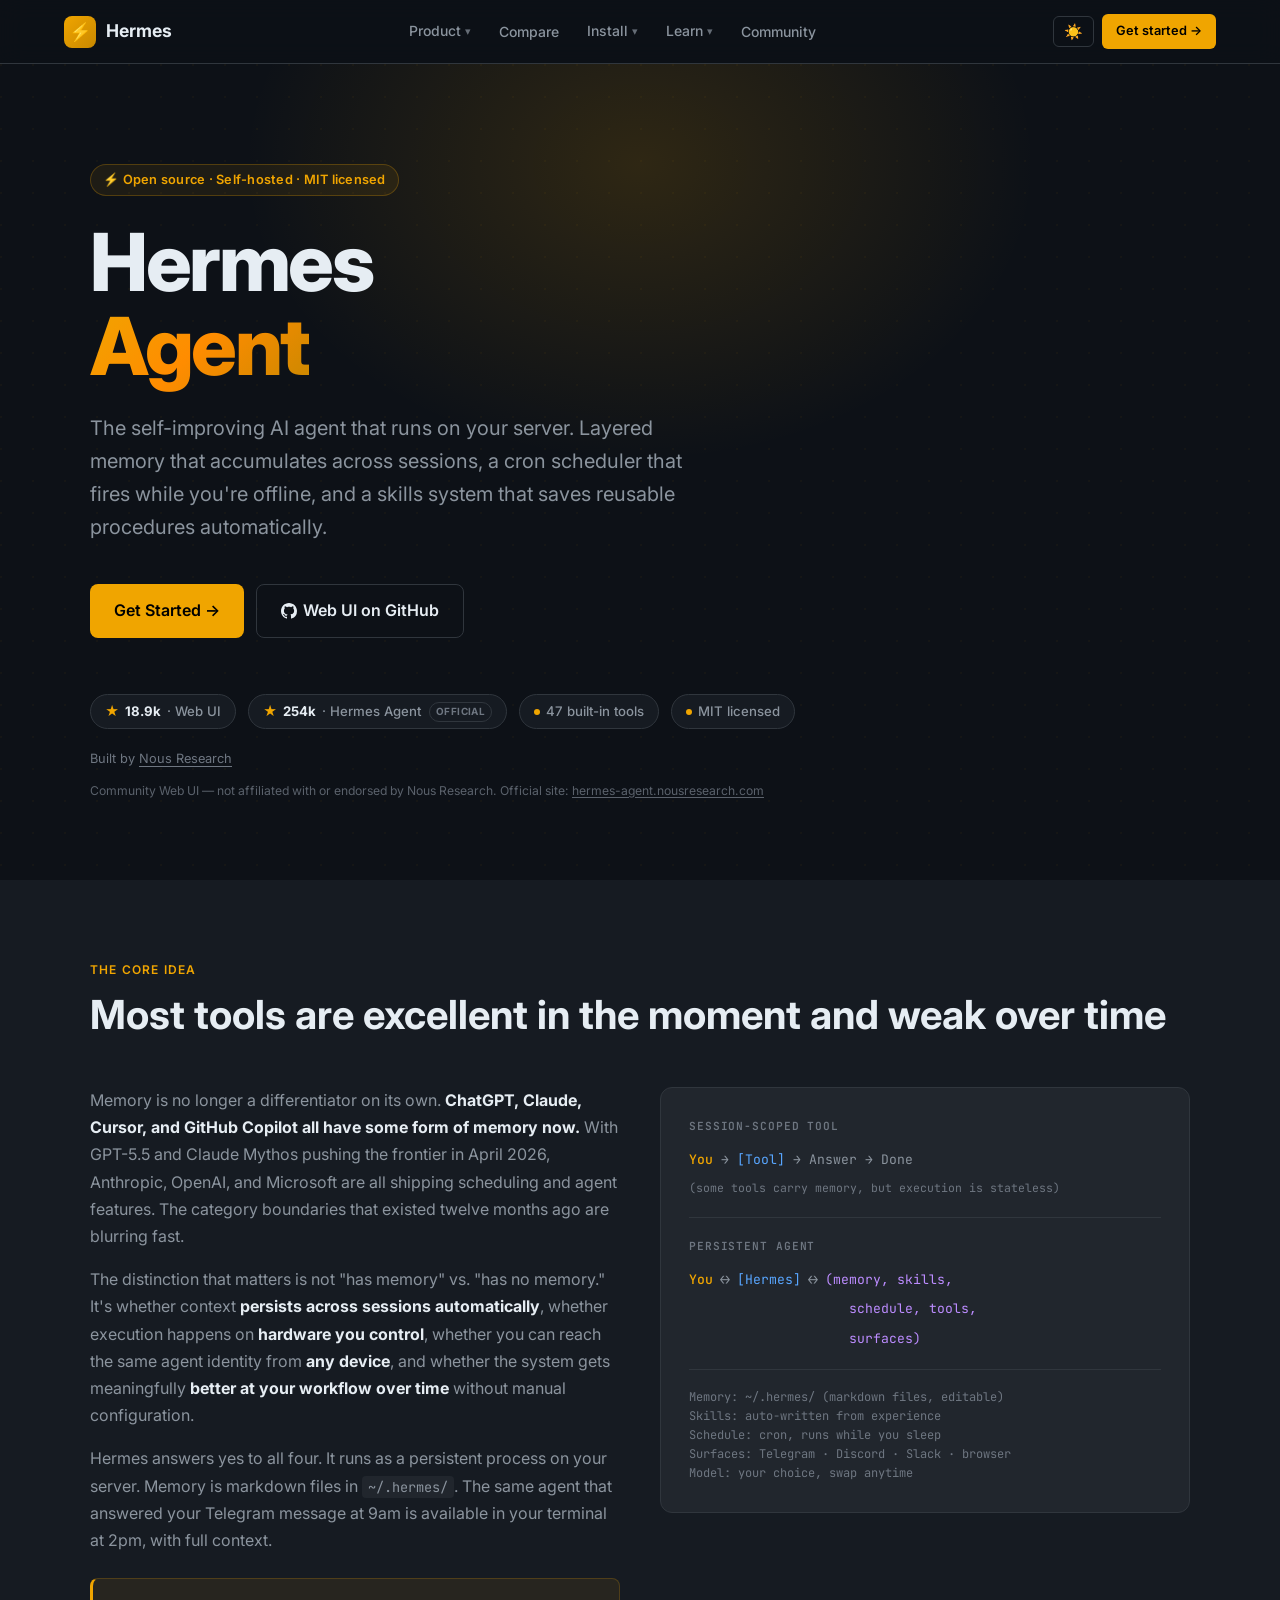
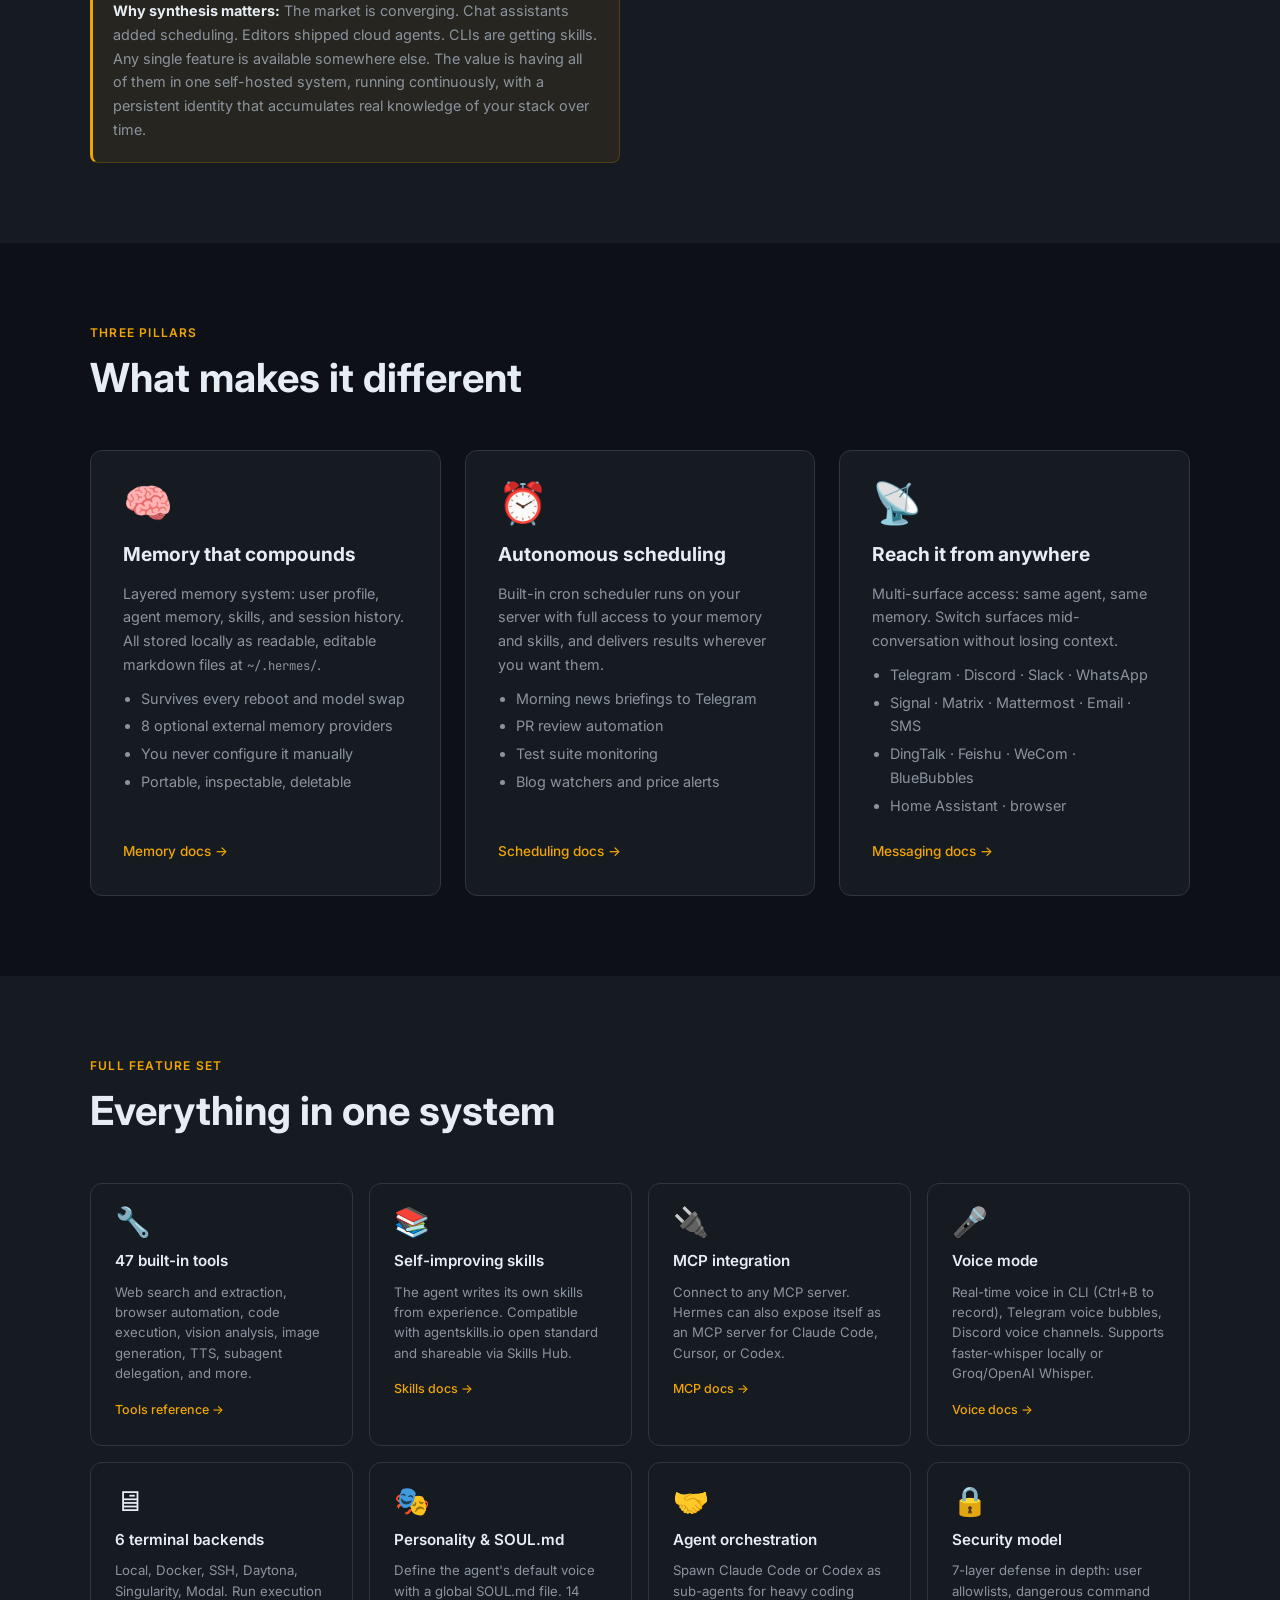
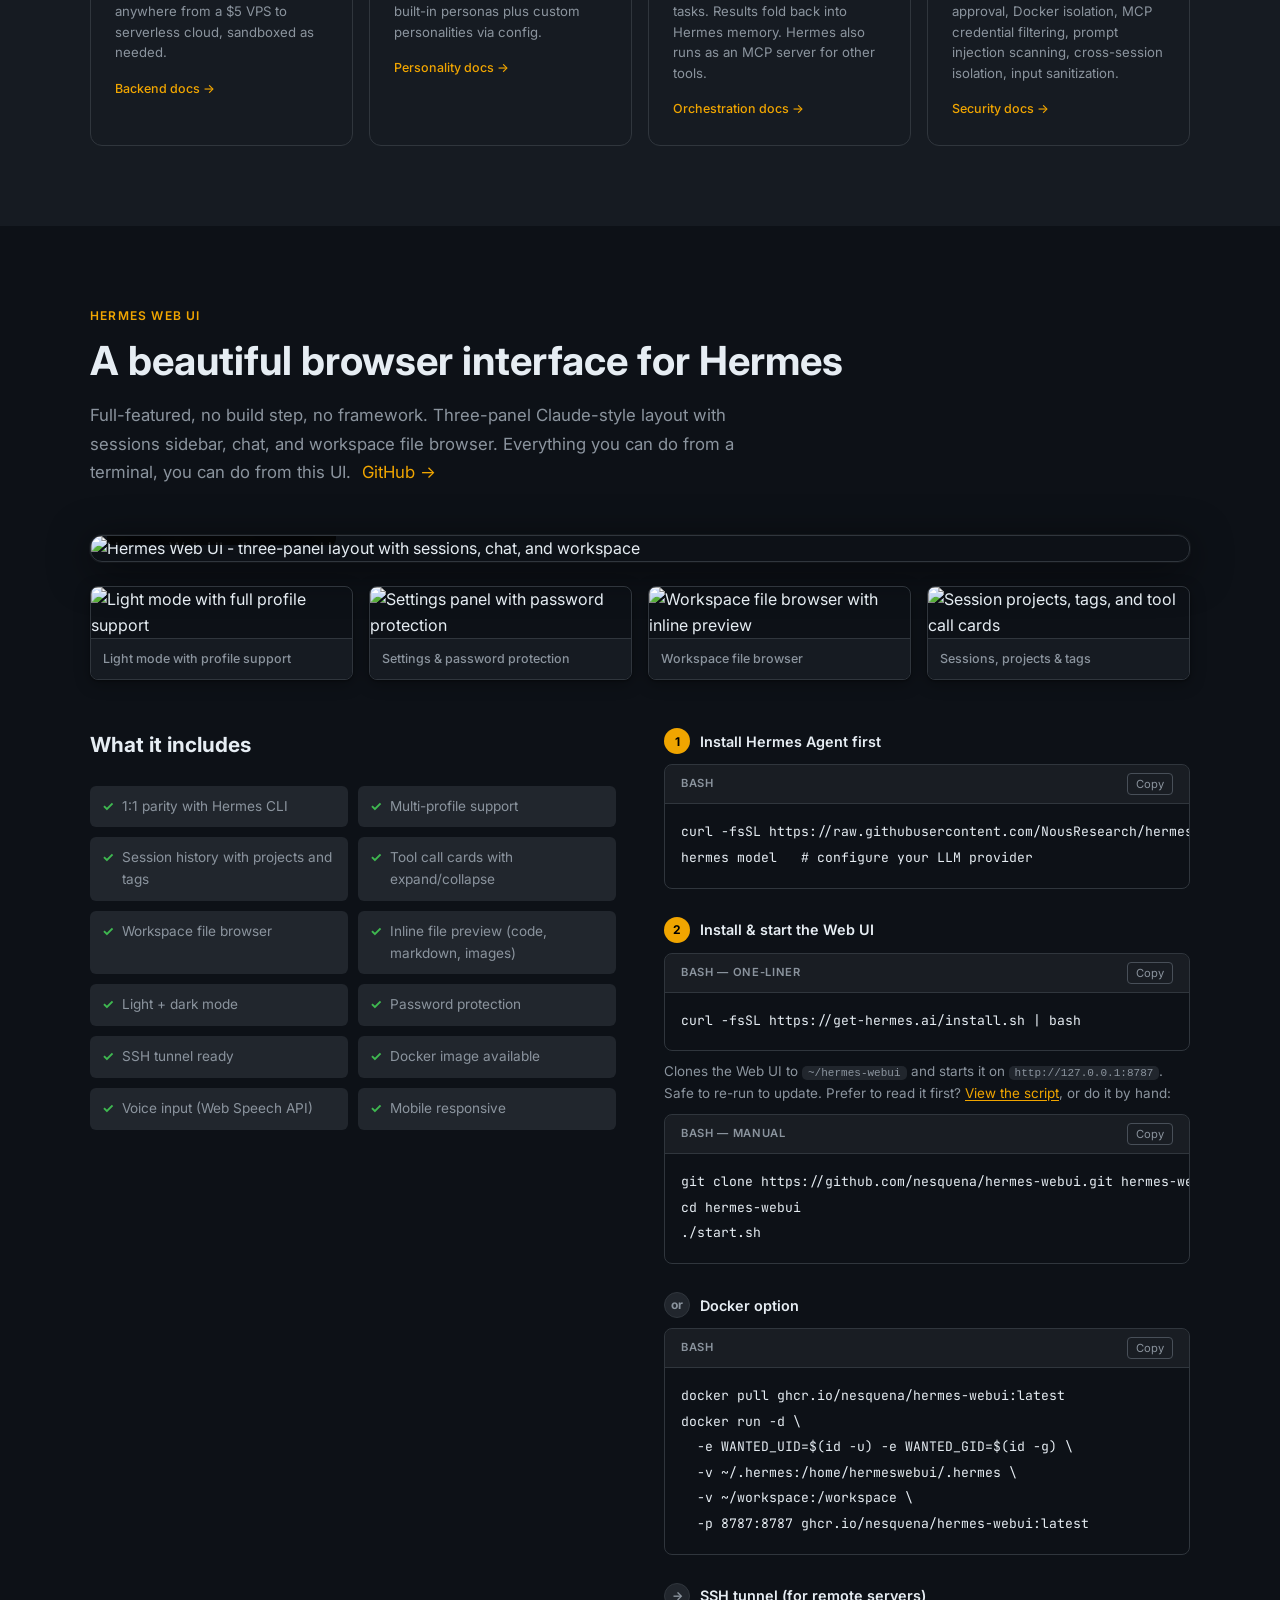
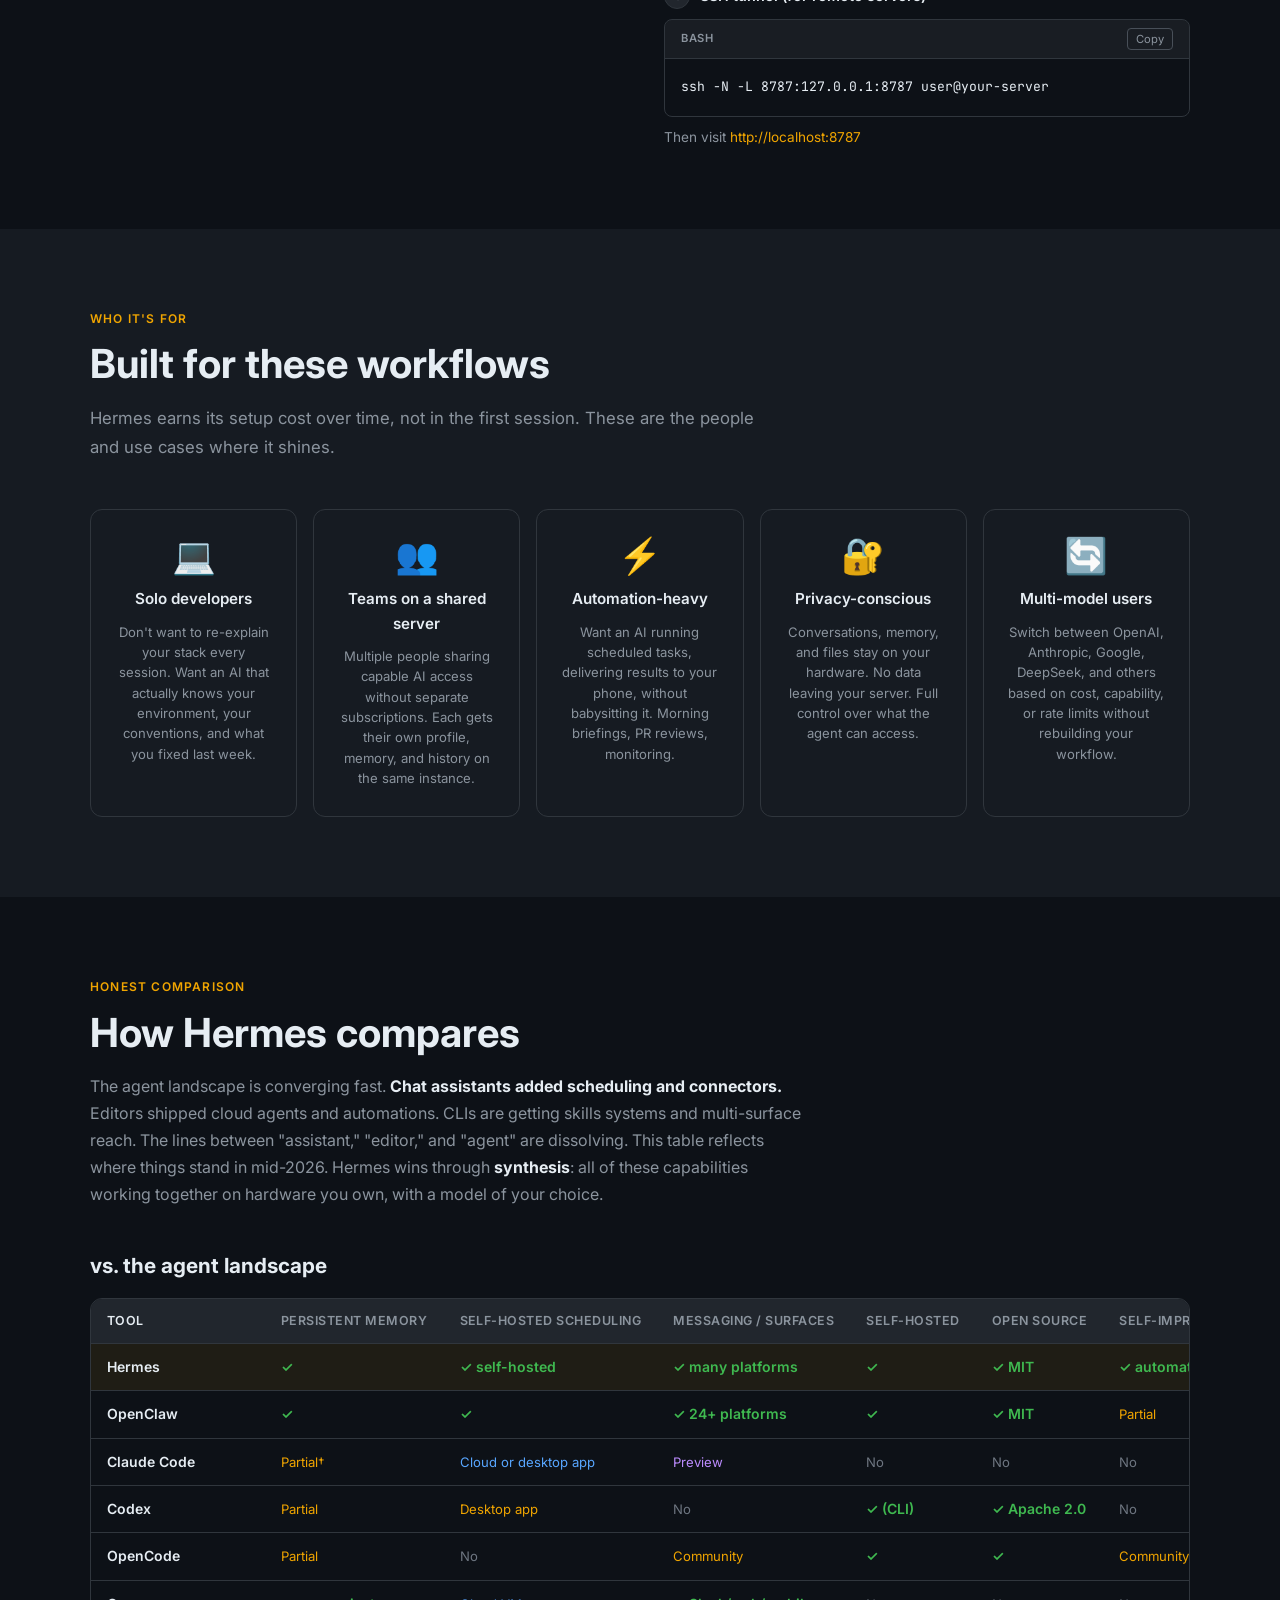
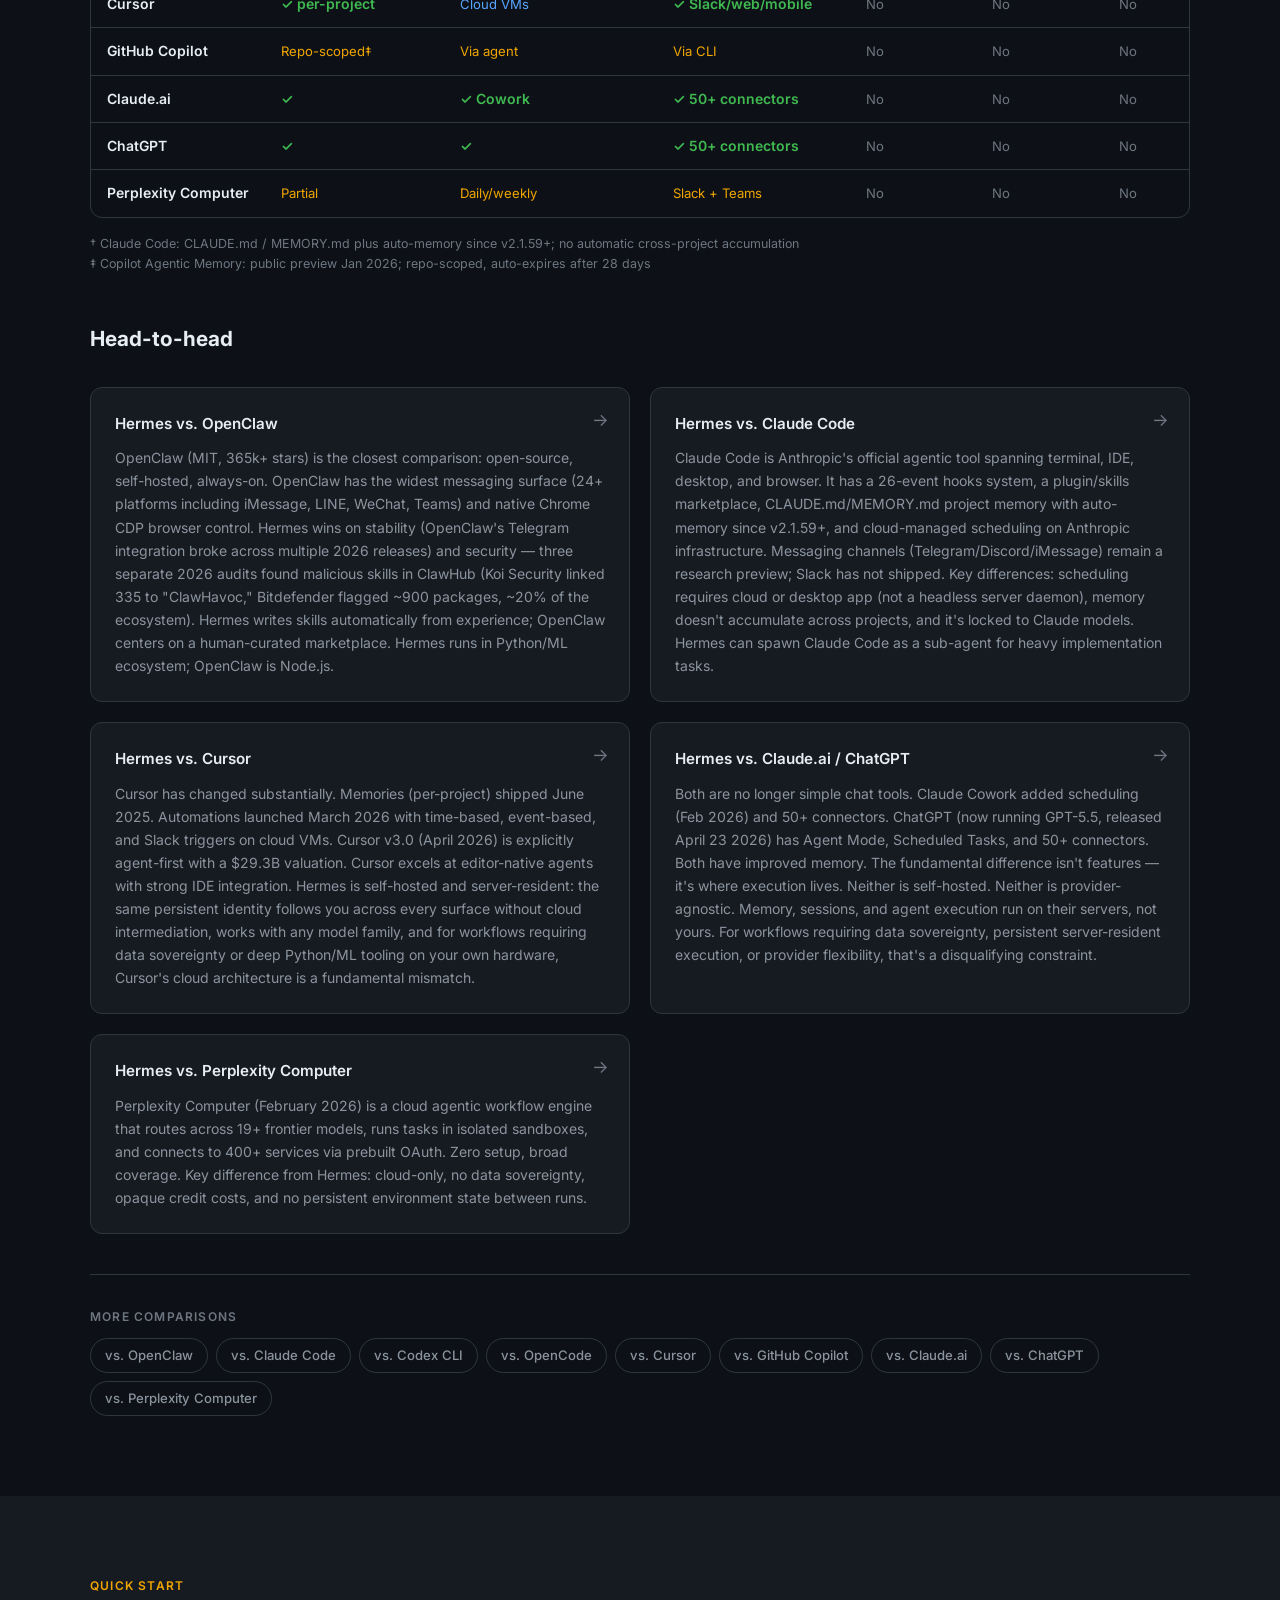
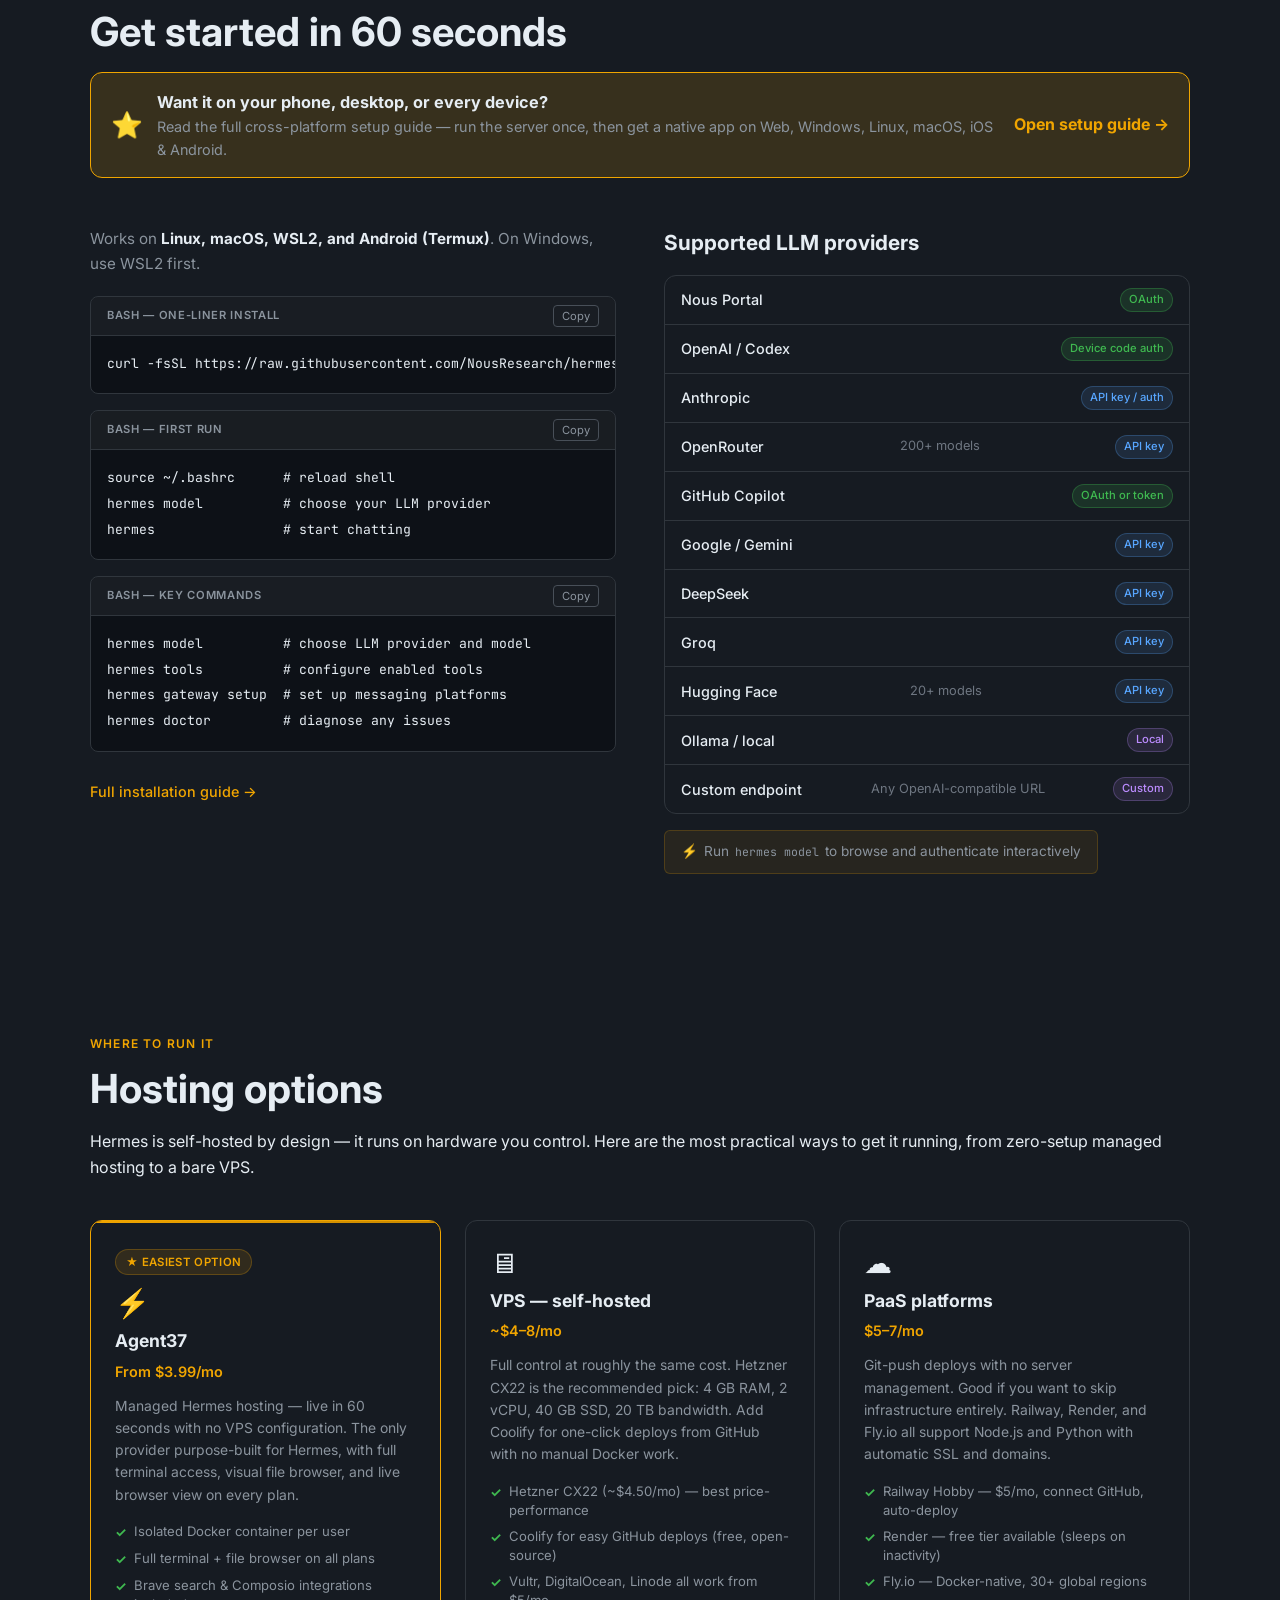
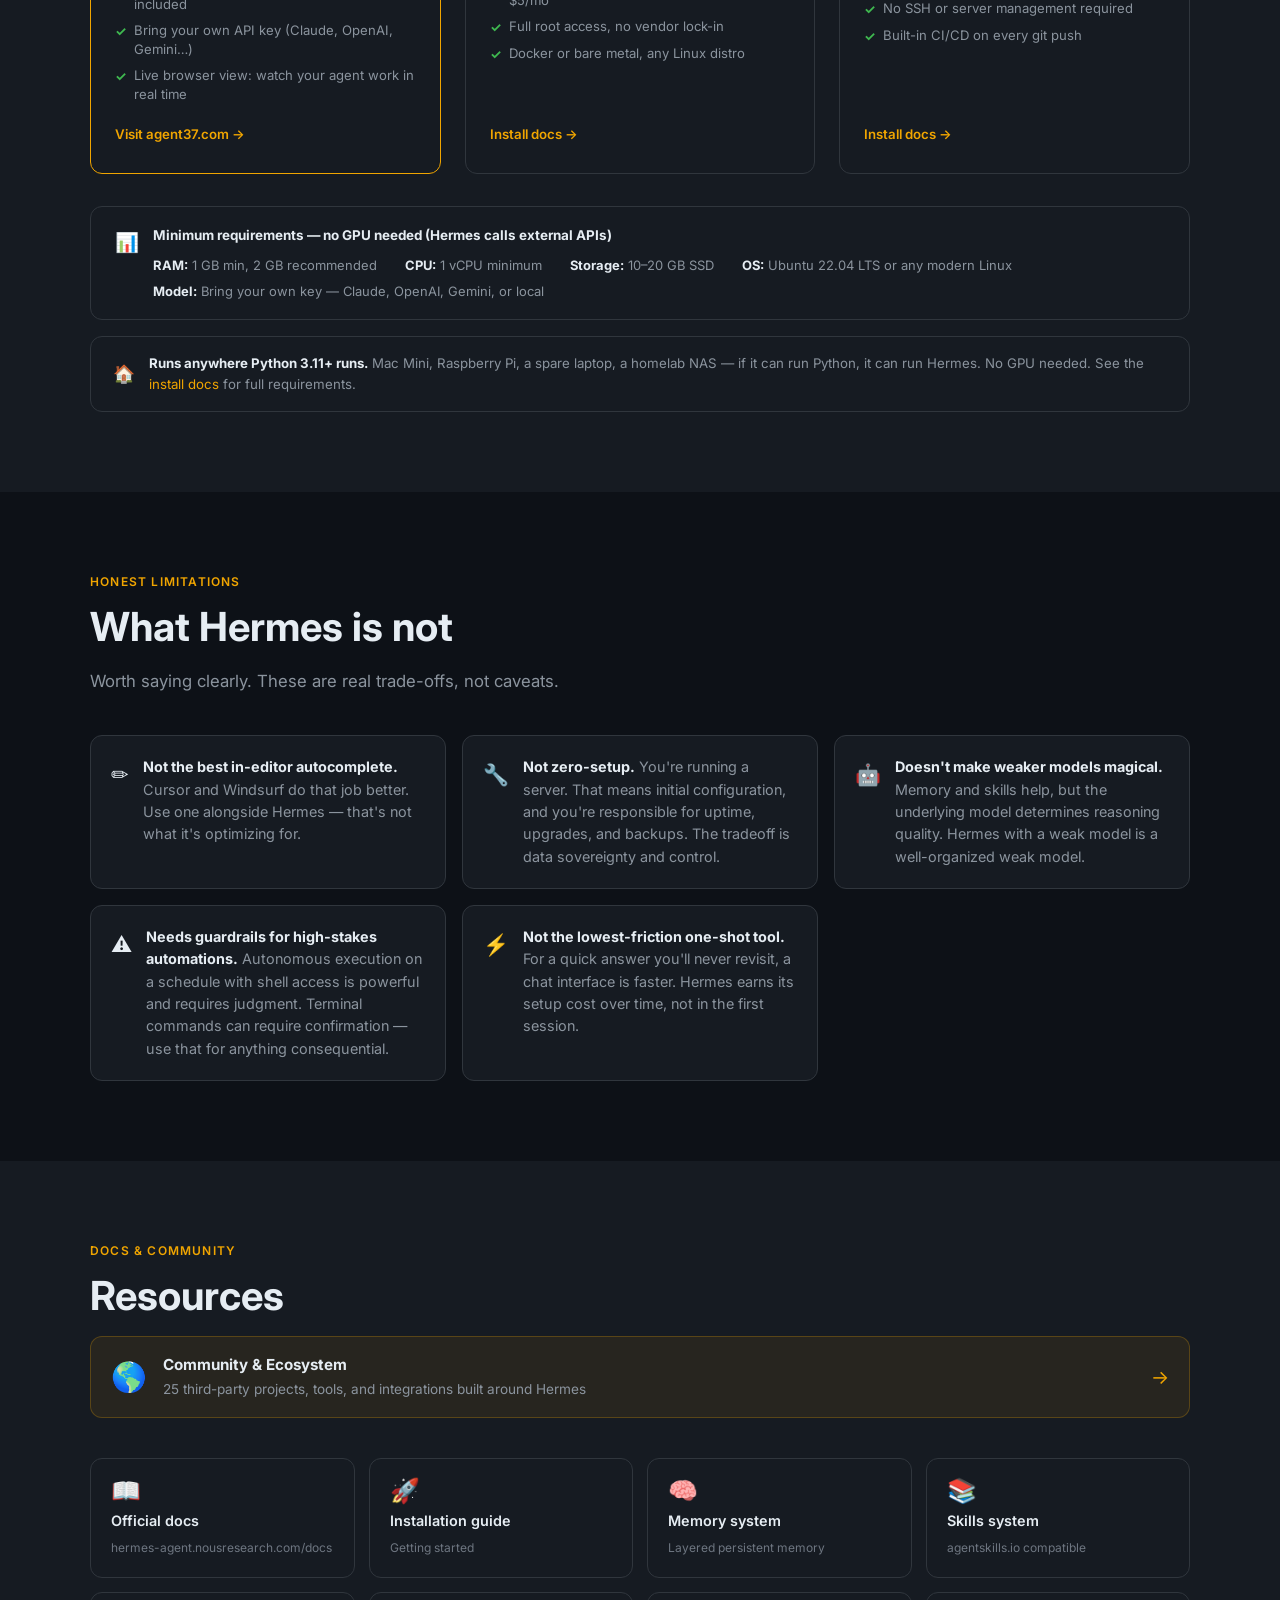
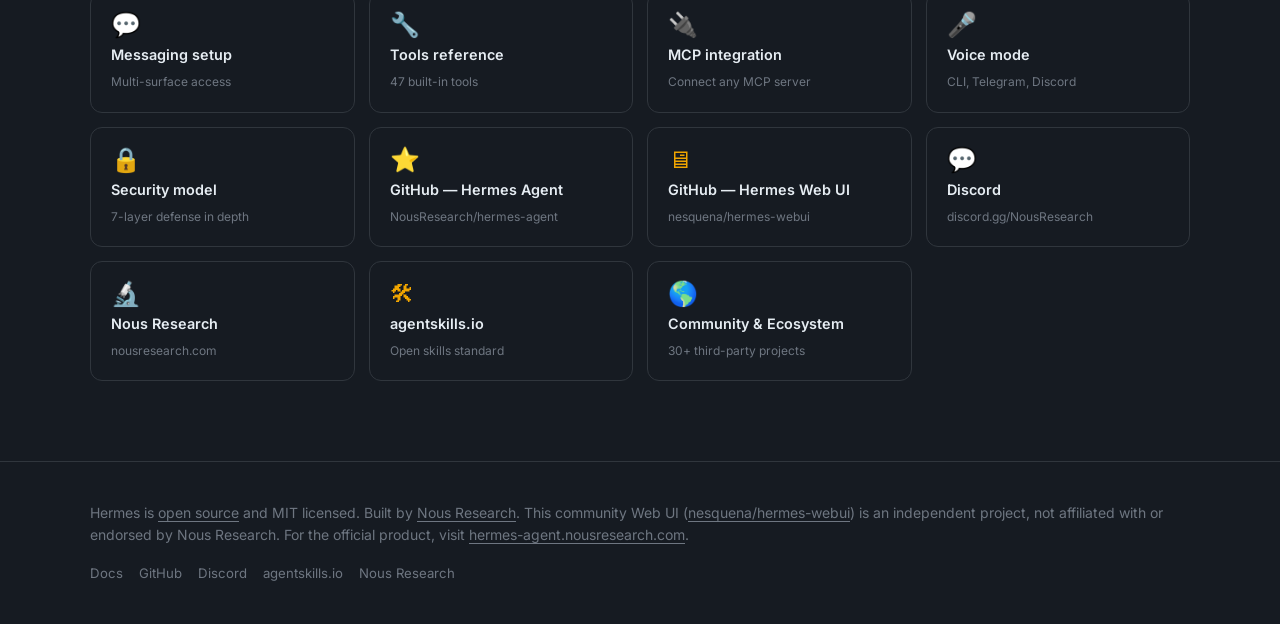
==== index.html @ d5da1faa "docs(community): daily star count refresh + re-sort by stars" ====
<!DOCTYPE html>
<html lang="en" data-theme="dark">
<head>
  <script>
    // Canonical URL: strip trailing index.html so links always show the clean path
    (function(){
      var p = window.location.pathname;
      if (p.endsWith('/index.html')) {
        var clean = p.slice(0, p.length - 'index.html'.length);
        window.history.replaceState(null, '', clean + window.location.search + window.location.hash);
      }
    })();
  </script>
  <meta charset="UTF-8" />
  <meta name="viewport" content="width=device-width, initial-scale=1.0" />
  <title>Hermes — Community Web UI</title>
  <meta name="description" content="Persistent memory, autonomous scheduling, and multi-surface access — all on hardware you control. Open source, self-hosted AI agent." />
  <meta property="og:title" content="Hermes — Community Web UI (unofficial)" />
  <meta property="og:description" content="Persistent memory, autonomous scheduling, and multi-surface access — all on hardware you control." />
  <meta property="og:type" content="website" />
  <meta property="og:url" content="https://nesquena.github.io/hermes-webui/" />
  <meta property="og:image" content="https://nesquena.github.io/hermes-webui/images/ui-hero.png" />
  <meta name="twitter:card" content="summary_large_image" />
  <meta name="twitter:title" content="Hermes — The self-improving AI agent" />
  <meta name="twitter:description" content="Persistent memory, autonomous scheduling, and multi-surface access — all on hardware you control." />
  <meta name="twitter:image" content="https://nesquena.github.io/hermes-webui/images/ui-hero.png" />
  <meta name="theme-color" content="#0d1117" media="(prefers-color-scheme: dark)" />
  <meta name="theme-color" content="#ffffff" media="(prefers-color-scheme: light)" />
  <link rel="icon" type="image/svg+xml" href="/favicon.svg" />
  <link rel="icon" type="image/png" sizes="32x32" href="/favicon-32.png" />
  <link rel="icon" type="image/png" sizes="192x192" href="/favicon-192.png" />
  <link rel="shortcut icon" href="/favicon.ico" />
  <link rel="apple-touch-icon" sizes="512x512" href="/apple-touch-icon.png" />
  <link rel="canonical" href="https://nesquena.github.io/hermes-webui/" />
  <link rel="preconnect" href="https://fonts.googleapis.com" />
  <link rel="preconnect" href="https://fonts.gstatic.com" crossorigin />
  <link href="https://fonts.googleapis.com/css2?family=Inter:wght@300;400;500;600;700;800&family=JetBrains+Mono:wght@400;500&display=swap" rel="stylesheet" />
  <link rel="stylesheet" href="https://cdnjs.cloudflare.com/ajax/libs/highlight.js/11.9.0/styles/github-dark.min.css" id="hljs-theme" />
  <script src="https://cdnjs.cloudflare.com/ajax/libs/highlight.js/11.9.0/highlight.min.js"></script>
  <script src="https://cdnjs.cloudflare.com/ajax/libs/highlight.js/11.9.0/languages/bash.min.js"></script>
  <style>
    /* ===== CSS VARIABLES ===== */
    :root {
      --bg-primary: #0d1117;
      --bg-secondary: #161b22;
      --bg-tertiary: #21262d;
      --bg-card: #161b22;
      --bg-card-hover: #1c2128;
      --border: #30363d;
      --border-hover: #484f58;
      --text-primary: #e6edf3;
      --text-secondary: #8b949e;
      --text-muted: #6e7681;
      --accent: #f0a500;
      --accent-dim: #c88800;
      --accent-glow: rgba(240, 165, 0, 0.15);
      --accent-subtle: rgba(240, 165, 0, 0.08);
      --green: #3fb950;
      --red: #f85149;
      --blue: #58a6ff;
      --purple: #bc8cff;
      --nav-height: 64px;
      --radius: 8px;
      --radius-lg: 12px;
      --shadow: 0 1px 3px rgba(0,0,0,0.4), 0 4px 16px rgba(0,0,0,0.3);
      --shadow-lg: 0 8px 32px rgba(0,0,0,0.5);
      --shadow-screenshot: 0 8px 40px rgba(0,0,0,0.6), 0 0 0 1px rgba(255,255,255,0.05);
    }

    [data-theme="light"] {
      --bg-primary: #ffffff;
      --bg-secondary: #f6f8fa;
      --bg-tertiary: #eaeef2;
      --bg-card: #ffffff;
      --bg-card-hover: #f6f8fa;
      --border: #d0d7de;
      --border-hover: #9198a1;
      --text-primary: #1f2328;
      --text-secondary: #656d76;
      --text-muted: #9198a1;
      --accent: #c07800;
      --accent-dim: #a06000;
      --accent-glow: rgba(192, 120, 0, 0.12);
      --accent-subtle: rgba(192, 120, 0, 0.06);
      --green: #1a7f37;
      --red: #cf222e;
      --blue: #0969da;
      --purple: #7c3aed;
      --shadow: 0 1px 3px rgba(0,0,0,0.1), 0 4px 16px rgba(0,0,0,0.06);
      --shadow-lg: 0 8px 32px rgba(0,0,0,0.12);
      --shadow-screenshot: 0 8px 40px rgba(0,0,0,0.15), 0 0 0 1px rgba(0,0,0,0.06);
    }

    /* ===== RESET & BASE ===== */
    *, *::before, *::after { box-sizing: border-box; margin: 0; padding: 0; }
    html { scroll-behavior: smooth; font-size: 16px; overflow-x: hidden; }
    body {
      font-family: 'Inter', -apple-system, BlinkMacSystemFont, 'Segoe UI', sans-serif;
      background: var(--bg-primary);
      color: var(--text-primary);
      line-height: 1.6;
      transition: background 0.2s ease, color 0.2s ease;
      -webkit-font-smoothing: antialiased;
    }
    a { color: var(--accent); text-decoration: none; transition: color 0.15s; }
    a:hover { color: var(--accent-dim); }
    img { max-width: 100%; }

    /* ===== SCROLLBAR ===== */
    ::-webkit-scrollbar { width: 6px; height: 6px; }
    ::-webkit-scrollbar-track { background: var(--bg-secondary); }
    ::-webkit-scrollbar-thumb { background: var(--border); border-radius: 3px; }
    ::-webkit-scrollbar-thumb:hover { background: var(--border-hover); }

    /* ===== NAVIGATION ===== */
    #nav {
      position: fixed;
      top: 0; left: 0; right: 0;
      height: var(--nav-height);
      background: rgba(13, 17, 23, 0.92);
      backdrop-filter: blur(12px);
      -webkit-backdrop-filter: blur(12px);
      border-bottom: 1px solid var(--border);
      z-index: 1000;
      transition: background 0.2s;
    }
    [data-theme="light"] #nav {
      background: rgba(255,255,255,0.92);
    }
    .nav-inner {
      max-width: 1200px;
      margin: 0 auto;
      padding: 0 24px;
      height: 100%;
      display: flex;
      align-items: center;
      justify-content: space-between;
      gap: 16px;
    }
    .nav-logo {
      display: flex;
      align-items: center;
      gap: 10px;
      font-weight: 700;
      font-size: 1.1rem;
      color: var(--text-primary);
      text-decoration: none;
      flex-shrink: 0;
    }
    .nav-logo-icon {
      width: 32px; height: 32px;
      background: linear-gradient(135deg, var(--accent), var(--accent-dim));
      border-radius: 8px;
      display: flex;
      align-items: center;
      justify-content: center;
      font-size: 18px;
      line-height: 1;
    }
    .nav-links {
      display: flex;
      align-items: center;
      gap: 4px;
      list-style: none;
    }
    .nav-links a {
      color: var(--text-secondary);
      font-size: 0.875rem;
      font-weight: 500;
      padding: 6px 12px;
      border-radius: 6px;
      transition: color 0.15s, background 0.15s;
      white-space: nowrap;
    }
    .nav-links a:hover {
      color: var(--text-primary);
      background: var(--bg-tertiary);
    }
    /* ===== DROPDOWN NAV ===== */
    .nav-links .has-dropdown { position: relative; }

    .nav-trigger {
      display: inline-flex;
      align-items: center;
      gap: 4px;
      background: none;
      border: none;
      color: var(--text-secondary);
      font: inherit;
      font-size: 0.875rem;
      font-weight: 500;
      padding: 6px 12px;
      border-radius: 6px;
      cursor: pointer;
      white-space: nowrap;
      transition: color 0.15s, background 0.15s;
    }
    .nav-trigger .caret {
      font-size: 0.7rem;
      opacity: 0.7;
      transition: transform 0.15s;
    }
    .nav-trigger:hover,
    .has-dropdown:focus-within .nav-trigger,
    .has-dropdown:hover .nav-trigger {
      color: var(--text-primary);
      background: var(--bg-tertiary);
    }
    .has-dropdown:hover .caret,
    .has-dropdown:focus-within .caret { transform: rotate(180deg); }

    .dropdown {
      position: absolute;
      top: calc(100% + 6px);
      left: 0;
      min-width: 200px;
      padding: 6px;
      list-style: none;
      background: var(--bg-secondary);
      border: 1px solid var(--border);
      border-radius: var(--radius);
      box-shadow: var(--shadow-lg);
      opacity: 0;
      visibility: hidden;
      transform: translateY(-4px);
      transition: opacity 0.15s ease, transform 0.15s ease, visibility 0s linear 0.15s;
      z-index: 1001;
    }
    .has-dropdown:hover > .dropdown,
    .has-dropdown:focus-within > .dropdown {
      opacity: 1;
      visibility: visible;
      transform: translateY(0);
      transition: opacity 0.15s ease, transform 0.15s ease, visibility 0s;
    }
    .dropdown--right > .dropdown { left: auto; right: 0; }
    .has-dropdown::after {
      content: "";
      position: absolute;
      top: 100%; left: 0; right: 0;
      height: 10px;
    }
    .dropdown a {
      display: block;
      padding: 8px 12px;
      border-radius: 6px;
      color: var(--text-secondary);
      font-size: 0.875rem;
      font-weight: 500;
      white-space: nowrap;
      transition: color 0.15s, background 0.15s;
    }
    .dropdown a:hover,
    .dropdown a:focus-visible {
      color: var(--text-primary);
      background: var(--bg-tertiary);
      outline: none;
    }
    .nav-trigger:focus-visible {
      outline: 2px solid var(--accent);
      outline-offset: 2px;
    }
    @media (prefers-reduced-motion: reduce) {
      .dropdown, .nav-trigger .caret { transition: none; }
    }
    .dropdown .dropdown-section-label {
      font-size: 0.68rem;
      font-weight: 700;
      letter-spacing: 0.1em;
      text-transform: uppercase;
      color: var(--text-muted);
      padding: 6px 12px 2px;
    }
    .dropdown .dropdown-divider {
      height: 1px;
      background: var(--border);
      margin: 6px 8px;
    }

    .nav-actions {
      display: flex;
      align-items: center;
      gap: 8px;
      flex-shrink: 0;
    }
    .btn-theme {
      background: none;
      border: 1px solid var(--border);
      color: var(--text-secondary);
      cursor: pointer;
      padding: 7px 10px;
      border-radius: 6px;
      font-size: 15px;
      line-height: 1;
      transition: border-color 0.15s, color 0.15s, background 0.15s;
    }
    .btn-theme:hover {
      border-color: var(--border-hover);
      color: var(--text-primary);
      background: var(--bg-tertiary);
    }
    .btn-nav-cta {
      background: var(--accent);
      color: #000;
      font-size: 0.8rem;
      font-weight: 600;
      padding: 7px 14px;
      border-radius: 6px;
      border: none;
      cursor: pointer;
      text-decoration: none;
      display: inline-block;
      transition: background 0.15s, transform 0.1s;
      white-space: nowrap;
    }
    .btn-nav-cta:hover { background: var(--accent-dim); color: #000; transform: translateY(-1px); }

    /* Hamburger */
    .hamburger {
      display: none;
      flex-direction: column;
      gap: 5px;
      cursor: pointer;
      padding: 6px;
      border: 1px solid var(--border);
      border-radius: 6px;
      background: none;
      transition: border-color 0.15s;
    }
    .hamburger:hover { border-color: var(--border-hover); }
    .hamburger span {
      display: block;
      width: 20px; height: 2px;
      background: var(--text-secondary);
      border-radius: 2px;
      transition: transform 0.2s, opacity 0.2s;
    }
    .hamburger.open span:nth-child(1) { transform: translateY(7px) rotate(45deg); }
    .hamburger.open span:nth-child(2) { opacity: 0; }
    .hamburger.open span:nth-child(3) { transform: translateY(-7px) rotate(-45deg); }

    /* Mobile menu */
    #mobile-menu {
      display: none;
      position: fixed;
      top: var(--nav-height);
      left: 0; right: 0;
      background: var(--bg-secondary);
      border-bottom: 1px solid var(--border);
      padding: 16px 24px;
      z-index: 999;
      flex-direction: column;
      gap: 4px;
    }
    #mobile-menu.open { display: flex; }
    #mobile-menu a {
      color: var(--text-secondary);
      font-size: 0.95rem;
      font-weight: 500;
      padding: 10px 12px;
      border-radius: 6px;
      transition: color 0.15s, background 0.15s;
    }
    #mobile-menu a:hover {
      color: var(--text-primary);
      background: var(--bg-tertiary);
    }

    /* ===== LAYOUT ===== */
    main { padding-top: var(--nav-height); }
    .section {
      padding: 80px 24px;
    }
    .section-alt { background: var(--bg-secondary); }
    .container {
      max-width: 1100px;
      margin: 0 auto;
    }
    .section-label {
      font-size: 0.75rem;
      font-weight: 600;
      letter-spacing: 0.1em;
      text-transform: uppercase;
      color: var(--accent);
      margin-bottom: 12px;
    }
    .section-title {
      font-size: clamp(1.75rem, 4vw, 2.5rem);
      font-weight: 700;
      line-height: 1.2;
      color: var(--text-primary);
      margin-bottom: 16px;
    }
    .section-body {
      font-size: 1.05rem;
      color: var(--text-secondary);
      max-width: 680px;
      line-height: 1.7;
    }

    /* ===== HERO ===== */
    #hero {
      padding: 100px 24px 80px;
      background: var(--bg-primary);
      position: relative;
      overflow: hidden;
    }
    #hero::before {
      content: '';
      position: absolute;
      top: -200px; left: 50%;
      transform: translateX(-50%);
      width: 800px; height: 600px;
      background: radial-gradient(ellipse at center, var(--accent-glow) 0%, transparent 70%);
      pointer-events: none;
    }
    /* Subtle grid pattern */
    #hero::after {
      content: '';
      position: absolute;
      inset: 0;
      background-image: radial-gradient(circle at 1px 1px, rgba(240, 165, 0, 0.04) 1px, transparent 0);
      background-size: 32px 32px;
      pointer-events: none;
    }
    [data-theme="light"] #hero::after {
      background-image: radial-gradient(circle at 1px 1px, rgba(192, 120, 0, 0.06) 1px, transparent 0);
    }
    .hero-inner {
      max-width: 1100px;
      margin: 0 auto;
      position: relative;
      z-index: 1;
    }
    .hero-eyebrow {
      display: inline-flex;
      align-items: center;
      gap: 8px;
      background: var(--accent-subtle);
      border: 1px solid rgba(240, 165, 0, 0.25);
      color: var(--accent);
      font-size: 0.8rem;
      font-weight: 600;
      padding: 5px 12px;
      border-radius: 100px;
      margin-bottom: 24px;
      letter-spacing: 0.02em;
    }
    .hero-title {
      font-size: clamp(2.8rem, 7vw, 5rem);
      font-weight: 800;
      line-height: 1.05;
      letter-spacing: -0.03em;
      color: var(--text-primary);
      margin-bottom: 24px;
    }
    .hero-title .accent {
      background: linear-gradient(135deg, var(--accent) 0%, #ff8c00 50%, var(--accent-dim) 100%);
      -webkit-background-clip: text;
      -webkit-text-fill-color: transparent;
      background-clip: text;
    }
    .hero-sub {
      font-size: clamp(1.05rem, 2.5vw, 1.25rem);
      color: var(--text-secondary);
      max-width: 620px;
      line-height: 1.65;
      margin-bottom: 40px;
    }
    .hero-ctas {
      display: flex;
      flex-wrap: wrap;
      gap: 12px;
      margin-bottom: 56px;
    }
    .btn-primary {
      display: inline-flex;
      align-items: center;
      gap: 6px;
      background: var(--accent);
      color: #000;
      font-weight: 600;
      font-size: 1rem;
      padding: 13px 24px;
      border-radius: 8px;
      transition: background 0.15s, transform 0.1s, box-shadow 0.15s;
      box-shadow: 0 0 0 0 var(--accent-glow);
    }
    .btn-primary:hover {
      background: var(--accent-dim);
      color: #000;
      transform: translateY(-2px);
      box-shadow: 0 0 24px var(--accent-glow);
    }
    .btn-secondary {
      display: inline-flex;
      align-items: center;
      gap: 6px;
      background: transparent;
      color: var(--text-primary);
      font-weight: 600;
      font-size: 1rem;
      padding: 13px 24px;
      border-radius: 8px;
      border: 1px solid var(--border);
      transition: border-color 0.15s, background 0.15s, transform 0.1s;
    }
    .btn-secondary:hover {
      border-color: var(--border-hover);
      background: var(--bg-tertiary);
      color: var(--text-primary);
      transform: translateY(-2px);
    }
    .hero-stats {
      display: flex;
      flex-wrap: wrap;
      gap: 12px;
    }
    .stat-badge {
      display: inline-flex;
      align-items: center;
      gap: 6px;
      background: var(--bg-secondary);
      border: 1px solid var(--border);
      color: var(--text-secondary);
      font-size: 0.825rem;
      font-weight: 500;
      padding: 6px 14px;
      border-radius: 100px;
    }
    .stat-badge .dot {
      width: 6px; height: 6px;
      background: var(--accent);
      border-radius: 50%;
      flex-shrink: 0;
    }
    /* Star badges double as links: WebUI (ours) + Hermes Agent (upstream, labelled). */
    a.stat-badge { text-decoration: none; transition: border-color .15s, color .15s, transform .15s; }
    a.stat-star:hover { border-color: var(--accent); color: var(--text-primary); transform: translateY(-1px); }
    .stat-star .star-ic { color: var(--accent); font-size: 0.85rem; line-height: 1; }
    .stat-star .star-ct { font-weight: 700; color: var(--text-primary); }
    .stat-star .badge-tag {
      font-size: 0.62rem; font-weight: 700; letter-spacing: 0.04em; text-transform: uppercase;
      color: var(--text-muted); border: 1px solid var(--border); border-radius: 100px;
      padding: 1px 6px; margin-left: 2px;
    }
    .hero-credit {
      margin-top: 20px;
      font-size: 0.8rem;
      color: var(--text-muted);
    }
    .hero-credit a { color: var(--text-muted); text-decoration: underline; text-underline-offset: 3px; }
    .hero-credit a:hover { color: var(--text-secondary); }
    .hero-community-note {
      display: block;
      margin-top: 12px;
      font-size: 0.76rem;
      color: var(--text-muted);
      line-height: 1.5;
      opacity: 0.8;
    }
    .hero-community-note a { color: var(--text-muted); text-decoration: underline; text-underline-offset: 2px; }
    .hero-community-note a:hover { color: var(--text-secondary); opacity: 1; }

    /* ===== WHY HERMES ===== */
    .why-grid {
      display: grid;
      grid-template-columns: 1fr 1fr;
      gap: 40px;
      align-items: start;
      margin-top: 48px;
    }
    .why-text p {
      color: var(--text-secondary);
      margin-bottom: 16px;
      font-size: 1rem;
      line-height: 1.7;
    }
    .why-text p strong { color: var(--text-primary); }
    .why-diagram {
      background: var(--bg-tertiary);
      border: 1px solid var(--border);
      border-radius: var(--radius-lg);
      padding: 28px;
      font-family: 'JetBrains Mono', monospace;
      font-size: 0.82rem;
      color: var(--text-secondary);
      line-height: 1.8;
      position: sticky;
      top: calc(var(--nav-height) + 24px);
    }
    .why-diagram .label {
      font-size: 0.7rem;
      font-weight: 600;
      letter-spacing: 0.08em;
      text-transform: uppercase;
      color: var(--text-muted);
      margin-bottom: 12px;
    }
    .why-diagram .line { margin-bottom: 6px; }
    .why-diagram .line .kw { color: var(--accent); font-weight: 500; }
    .why-diagram .line .bracket { color: var(--blue); }
    .why-diagram .line .paren { color: var(--purple); }
    .why-diagram .divider {
      border: none;
      border-top: 1px solid var(--border);
      margin: 18px 0;
    }
    .convergence-note {
      margin-top: 24px;
      padding: 20px;
      background: var(--accent-subtle);
      border: 1px solid rgba(240, 165, 0, 0.2);
      border-left: 3px solid var(--accent);
      border-radius: var(--radius);
      font-size: 0.9rem;
      color: var(--text-secondary);
      line-height: 1.65;
    }
    .convergence-note strong { color: var(--text-primary); }

    /* ===== PILLARS ===== */
    .pillars-grid {
      display: grid;
      grid-template-columns: repeat(3, 1fr);
      gap: 24px;
      margin-top: 48px;
    }
    .pillar-card {
      background: var(--bg-card);
      border: 1px solid var(--border);
      border-radius: var(--radius-lg);
      padding: 32px;
      transition: border-color 0.2s, background 0.2s, transform 0.2s, box-shadow 0.2s;
      display: flex;
      flex-direction: column;
      gap: 0;
      position: relative;
      overflow: hidden;
    }
    .pillar-card::before {
      content: '';
      position: absolute;
      top: 0; left: 0; right: 0;
      height: 3px;
      background: linear-gradient(90deg, var(--accent), var(--accent-dim));
      opacity: 0;
      transition: opacity 0.2s;
    }
    .pillar-card:hover {
      border-color: var(--accent);
      background: var(--bg-card-hover);
      transform: translateY(-4px);
      box-shadow: 0 8px 32px rgba(240, 165, 0, 0.1);
    }
    .pillar-card:hover::before { opacity: 1; }
    .pillar-icon {
      font-size: 2.5rem;
      margin-bottom: 16px;
      line-height: 1;
    }
    .pillar-title {
      font-size: 1.2rem;
      font-weight: 700;
      color: var(--text-primary);
      margin-bottom: 12px;
    }
    .pillar-body {
      color: var(--text-secondary);
      font-size: 0.9rem;
      line-height: 1.65;
      flex: 1;
      margin-bottom: 20px;
    }
    .pillar-body ul {
      margin: 10px 0 0 0;
      padding-left: 18px;
    }
    .pillar-body li { margin-bottom: 4px; }
    .pillar-link {
      display: inline-flex;
      align-items: center;
      gap: 5px;
      color: var(--accent);
      font-size: 0.85rem;
      font-weight: 500;
      margin-top: auto;
    }
    .pillar-link:hover { gap: 8px; }

    /* ===== FEATURE GRID ===== */
    .feature-grid {
      display: grid;
      grid-template-columns: repeat(4, 1fr);
      gap: 16px;
      margin-top: 48px;
    }
    .feature-tile {
      background: var(--bg-card);
      border: 1px solid var(--border);
      border-radius: var(--radius-lg);
      padding: 24px;
      transition: border-color 0.2s, background 0.2s, transform 0.15s;
    }
    .feature-tile:hover {
      border-color: var(--border-hover);
      background: var(--bg-card-hover);
      transform: translateY(-2px);
    }
    .feature-icon { font-size: 1.8rem; margin-bottom: 12px; line-height: 1; }
    .feature-title {
      font-size: 0.95rem;
      font-weight: 600;
      color: var(--text-primary);
      margin-bottom: 8px;
    }
    .feature-body {
      color: var(--text-secondary);
      font-size: 0.825rem;
      line-height: 1.55;
      margin-bottom: 12px;
    }
    .feature-link {
      color: var(--accent);
      font-size: 0.78rem;
      font-weight: 500;
    }

    /* ===== WEB UI SHOWCASE ===== */
    .showcase-hero {
      margin-top: 48px;
      border-radius: var(--radius-lg);
      overflow: hidden;
      box-shadow: var(--shadow-screenshot);
      border: 1px solid var(--border);
      position: relative;
    }
    .showcase-hero img {
      display: block;
      width: 100%;
      height: auto;
    }
    .showcase-hero-label {
      position: absolute;
      bottom: 16px;
      left: 16px;
      background: rgba(0, 0, 0, 0.75);
      backdrop-filter: blur(8px);
      -webkit-backdrop-filter: blur(8px);
      color: #fff;
      font-size: 0.8rem;
      font-weight: 500;
      padding: 6px 14px;
      border-radius: 6px;
    }
    [data-theme="light"] .showcase-hero-label {
      background: rgba(255, 255, 255, 0.85);
      color: var(--text-primary);
    }
    .showcase-gallery {
      display: grid;
      grid-template-columns: repeat(4, 1fr);
      gap: 16px;
      margin-top: 24px;
    }
    .showcase-thumb {
      border-radius: var(--radius);
      overflow: hidden;
      border: 1px solid var(--border);
      box-shadow: var(--shadow);
      transition: transform 0.2s, border-color 0.2s, box-shadow 0.2s;
      cursor: pointer;
      position: relative;
    }
    .showcase-thumb:hover {
      transform: translateY(-4px);
      border-color: var(--accent);
      box-shadow: 0 8px 24px rgba(240, 165, 0, 0.12);
    }
    .showcase-thumb img {
      display: block;
      width: 100%;
      height: auto;
    }
    .showcase-thumb-caption {
      padding: 10px 12px;
      background: var(--bg-card);
      font-size: 0.78rem;
      font-weight: 500;
      color: var(--text-secondary);
      border-top: 1px solid var(--border);
    }

    .webui-layout {
      display: grid;
      grid-template-columns: 1fr 1fr;
      gap: 48px;
      align-items: start;
      margin-top: 48px;
    }
    .webui-layout > * { min-width: 0; }
    .webui-features {
      display: grid;
      grid-template-columns: 1fr 1fr;
      gap: 10px;
      margin-top: 24px;
    }
    .webui-feature-item {
      display: flex;
      align-items: flex-start;
      gap: 8px;
      padding: 10px 12px;
      background: var(--bg-tertiary);
      border-radius: 6px;
      font-size: 0.85rem;
      color: var(--text-secondary);
    }
    .webui-feature-item::before {
      content: '\2713';
      color: var(--green);
      font-weight: 700;
      flex-shrink: 0;
    }
    .webui-steps { display: flex; flex-direction: column; gap: 20px; }
    .step-header {
      display: flex;
      align-items: center;
      gap: 10px;
      margin-bottom: 10px;
    }
    .step-num {
      width: 26px; height: 26px;
      background: var(--accent);
      color: #000;
      font-size: 0.75rem;
      font-weight: 700;
      border-radius: 50%;
      display: flex;
      align-items: center;
      justify-content: center;
      flex-shrink: 0;
    }
    .step-title {
      font-size: 0.9rem;
      font-weight: 600;
      color: var(--text-primary);
    }
    .step-note {
      font-size: 0.84rem;
      color: var(--text-secondary);
      line-height: 1.6;
      margin: 10px 0 10px;
    }
    .step-note code {
      background: var(--bg-tertiary);
      padding: 1px 6px;
      border-radius: 5px;
      font-size: 0.82em;
    }
    .step-note a { color: var(--accent); text-decoration: underline; text-underline-offset: 2px; }

    /* ===== WHO IS IT FOR ===== */
    .persona-grid {
      display: grid;
      grid-template-columns: repeat(5, 1fr);
      gap: 16px;
      margin-top: 48px;
    }
    .persona-card {
      background: var(--bg-card);
      border: 1px solid var(--border);
      border-radius: var(--radius-lg);
      padding: 28px 24px;
      transition: border-color 0.2s, transform 0.2s, box-shadow 0.2s;
      text-align: center;
    }
    .persona-card:hover {
      border-color: var(--accent);
      transform: translateY(-3px);
      box-shadow: 0 8px 24px rgba(240, 165, 0, 0.08);
    }
    .persona-icon {
      font-size: 2.2rem;
      margin-bottom: 14px;
      line-height: 1;
    }
    .persona-title {
      font-size: 0.95rem;
      font-weight: 600;
      color: var(--text-primary);
      margin-bottom: 10px;
    }
    .persona-body {
      font-size: 0.82rem;
      color: var(--text-secondary);
      line-height: 1.55;
    }

    /* ===== CODE BLOCKS ===== */
    .code-wrap {
      position: relative;
      border-radius: var(--radius);
      overflow: hidden;
      background: #0d1117;
      border: 1px solid var(--border);
      margin: 8px 0;
    }
    /* Code blocks always dark — switching to github.min.css light causes invisible text on dark bg */
    [data-theme="light"] .code-wrap {
      background: #0d1117;
      border-color: #30363d;
    }
    .code-header {
      display: flex;
      align-items: center;
      justify-content: space-between;
      padding: 8px 16px;
      background: rgba(255,255,255,0.05);
      border-bottom: 1px solid #30363d;
    }
    .code-lang {
      font-size: 0.7rem;
      font-weight: 600;
      letter-spacing: 0.06em;
      text-transform: uppercase;
      color: #8b949e;
    }
    .copy-btn {
      background: none;
      border: 1px solid #484f58;
      color: #8b949e;
      font-size: 0.7rem;
      padding: 3px 8px;
      border-radius: 4px;
      cursor: pointer;
      transition: color 0.15s, border-color 0.15s;
      font-family: inherit;
    }
    .copy-btn:hover { color: #e6edf3; border-color: #8b949e; }
    .copy-btn.copied { color: #3fb950; border-color: #3fb950; }
    .code-wrap pre {
      margin: 0;
      padding: 16px;
      overflow-x: auto;
    }
    .code-wrap code {
      font-family: 'JetBrains Mono', 'Fira Code', 'Consolas', monospace;
      font-size: 0.82rem;
      line-height: 1.6;
    }

    /* ===== COMPARISON ===== */
    .compare-more {
      margin-top: 40px;
      padding-top: 32px;
      border-top: 1px solid var(--border);
    }
    .compare-more-label {
      font-size: 0.75rem;
      font-weight: 600;
      letter-spacing: 0.1em;
      text-transform: uppercase;
      color: var(--text-muted);
      margin-bottom: 12px;
    }
    .compare-more-links {
      display: flex;
      flex-wrap: wrap;
      gap: 8px;
    }
    .compare-pill {
      display: inline-block;
      padding: 6px 14px;
      border: 1px solid var(--border);
      border-radius: 100px;
      font-size: 0.82rem;
      font-weight: 500;
      color: var(--text-secondary);
      transition: border-color 0.15s, color 0.15s, background 0.15s;
    }
    .compare-pill:hover {
      border-color: var(--accent);
      color: var(--accent);
      background: var(--accent-subtle);
    }
    
    .comparison-intro {
      font-size: 1rem;
      color: var(--text-secondary);
      max-width: 720px;
      line-height: 1.7;
      margin-top: 16px;
      margin-bottom: 40px;
    }
    .comparison-intro strong { color: var(--text-primary); }
    .table-wrap {
      overflow-x: auto;
      border-radius: var(--radius-lg);
      border: 1px solid var(--border);
      margin-bottom: 48px;
    }
    table {
      width: 100%;
      border-collapse: collapse;
      font-size: 0.875rem;
    }
    thead th {
      background: var(--bg-tertiary);
      color: var(--text-secondary);
      font-weight: 600;
      font-size: 0.78rem;
      letter-spacing: 0.04em;
      text-transform: uppercase;
      padding: 12px 16px;
      text-align: left;
      border-bottom: 1px solid var(--border);
      white-space: nowrap;
    }
    thead th:first-child { color: var(--text-primary); }
    tbody tr {
      border-bottom: 1px solid var(--border);
      transition: background 0.1s;
    }
    tbody tr:last-child { border-bottom: none; }
    tbody tr:hover { background: var(--bg-card-hover); }
    tbody tr.highlight-row { background: var(--accent-subtle); }
    tbody tr.highlight-row:hover { background: rgba(240, 165, 0, 0.12); }
    tbody td {
      padding: 12px 16px;
      color: var(--text-secondary);
      vertical-align: middle;
    }
    tbody td:first-child {
      font-weight: 600;
      color: var(--text-primary);
      white-space: nowrap;
    }
    .check { color: var(--green); font-weight: 600; }
    .partial { color: var(--accent); font-size: 0.82rem; }
    .cloud { color: var(--blue); font-size: 0.82rem; }
    .no { color: var(--text-muted); font-size: 0.82rem; }
    .prev { color: var(--purple); font-size: 0.82rem; }

    .comparison-cards {
      display: grid;
      grid-template-columns: 1fr 1fr;
      gap: 20px;
      margin-top: 32px;
    }
    .comparison-card {
      background: var(--bg-card);
      border: 1px solid var(--border);
      border-radius: var(--radius-lg);
      padding: 24px;
      transition: border-color 0.2s;
    }
    .comparison-card:hover { border-color: var(--accent); background: var(--bg-card-hover); }
    .comparison-card[role="link"] { position: relative; cursor: pointer; }
    .comparison-card[role="link"]:focus { outline: 2px solid var(--accent); outline-offset: 2px; }
    .card-arrow { position: absolute; top: 18px; right: 20px; color: var(--text-muted); font-size: 1.1rem; transition: transform 0.15s, color 0.15s; }
    .comparison-card[role="link"]:hover .card-arrow { transform: translateX(4px); color: var(--accent); }
    .comparison-card h4 {
      font-size: 0.95rem;
      font-weight: 600;
      color: var(--text-primary);
      margin-bottom: 10px;
    }
    .comparison-card p {
      font-size: 0.875rem;
      color: var(--text-secondary);
      line-height: 1.65;
    }

    /* ===== INSTALLATION ===== */
    .install-layout {
      display: grid;
      grid-template-columns: 1fr 1fr;
      gap: 48px;
      margin-top: 48px;
    }
    .install-layout > * { min-width: 0; }
    .providers-table-wrap {
      border: 1px solid var(--border);
      border-radius: var(--radius-lg);
      overflow: hidden;
    }
    .provider-row {
      display: flex;
      align-items: center;
      justify-content: space-between;
      padding: 12px 16px;
      border-bottom: 1px solid var(--border);
      gap: 12px;
    }
    .provider-row:last-child { border-bottom: none; }
    .provider-name {
      font-weight: 500;
      color: var(--text-primary);
      font-size: 0.9rem;
    }
    .provider-auth {
      color: var(--text-muted);
      font-size: 0.8rem;
    }
    .provider-badge {
      font-size: 0.7rem;
      padding: 2px 8px;
      border-radius: 100px;
      font-weight: 500;
      white-space: nowrap;
    }
    .badge-oauth { background: rgba(63, 185, 80, 0.15); color: var(--green); border: 1px solid rgba(63, 185, 80, 0.3); }
    .badge-key { background: rgba(88, 166, 255, 0.12); color: var(--blue); border: 1px solid rgba(88, 166, 255, 0.25); }
    .badge-local { background: rgba(188, 140, 255, 0.12); color: var(--purple); border: 1px solid rgba(188, 140, 255, 0.25); }

    .platforms-note {
      display: inline-flex;
      align-items: center;
      gap: 6px;
      margin-top: 16px;
      padding: 10px 16px;
      background: var(--accent-subtle);
      border: 1px solid rgba(240, 165, 0, 0.2);
      border-radius: 6px;
      font-size: 0.85rem;
      color: var(--text-secondary);
    }

    /* ===== LIMITATIONS ===== */
    .limitations-grid {
      display: grid;
      grid-template-columns: repeat(auto-fill, minmax(300px, 1fr));
      gap: 16px;
      margin-top: 40px;
    }
    .limitation-item {
      display: flex;
      gap: 14px;
      padding: 20px;
      background: var(--bg-card);
      border: 1px solid var(--border);
      border-radius: var(--radius-lg);
      align-items: flex-start;
    }
    .limitation-icon {
      font-size: 1.3rem;
      flex-shrink: 0;
      margin-top: 2px;
    }
    .limitation-text {
      font-size: 0.9rem;
      color: var(--text-secondary);
      line-height: 1.55;
    }
    .limitation-text strong { color: var(--text-primary); }

    /* ===== RESOURCES ===== */
    .resources-grid {
      display: grid;
      grid-template-columns: repeat(4, 1fr);
      gap: 14px;
      margin-top: 40px;
    }
    .resource-card {
      background: var(--bg-card);
      border: 1px solid var(--border);
      border-radius: var(--radius-lg);
      padding: 20px;
      transition: border-color 0.2s, background 0.2s, transform 0.15s;
      display: flex;
      flex-direction: column;
      gap: 6px;
      text-decoration: none;
    }
    .resource-card:hover {
      border-color: var(--accent);
      background: var(--bg-card-hover);
      transform: translateY(-2px);
      color: var(--text-primary);
    }
    .resource-icon { font-size: 1.5rem; line-height: 1; }
    .resource-title {
      font-size: 0.9rem;
      font-weight: 600;
      color: var(--text-primary);
    }
    .resource-url {
      font-size: 0.75rem;
      color: var(--text-muted);
      word-break: break-all;
    }

    /* ===== FOOTER ===== */
    footer {
      background: var(--bg-secondary);
      border-top: 1px solid var(--border);
      padding: 40px 24px;
    }
    .footer-inner {
      max-width: 1100px;
      margin: 0 auto;
      display: flex;
      justify-content: space-between;
      align-items: center;
      flex-wrap: wrap;
      gap: 16px;
    }
    .footer-left {
      font-size: 0.875rem;
      color: var(--text-muted);
    }
    .footer-left a { color: var(--text-muted); text-decoration: underline; text-underline-offset: 3px; }
    .footer-left a:hover { color: var(--text-secondary); }
    .footer-links {
      display: flex;
      flex-wrap: wrap;
      gap: 16px;
    }
    .footer-links a {
      font-size: 0.825rem;
      color: var(--text-muted);
      transition: color 0.15s;
    }
    .footer-links a:hover { color: var(--text-secondary); }

    /* ===== UTILITY ===== */
    .mt-8 { margin-top: 8px; }
    .mt-16 { margin-top: 16px; }
    .mt-24 { margin-top: 24px; }
    .mt-32 { margin-top: 32px; }
    .subsection-title {
      font-size: 1.3rem;
      font-weight: 700;
      color: var(--text-primary);
      margin-bottom: 16px;
    }
    .docs-link {
      display: inline-flex;
      align-items: center;
      gap: 6px;
      margin-top: 20px;
      color: var(--accent);
      font-weight: 500;
      font-size: 0.9rem;
    }
    .docs-link:hover { gap: 10px; }

    /* ===== HIGHLIGHT.JS OVERRIDES ===== */
    .hljs { background: transparent !important; padding: 0 !important; }

    /* ===== LIGHTBOX ===== */
    .lightbox-overlay {
      display: none;
      position: fixed;
      inset: 0;
      background: rgba(0, 0, 0, 0.85);
      backdrop-filter: blur(8px);
      -webkit-backdrop-filter: blur(8px);
      z-index: 2000;
      cursor: zoom-out;
      align-items: center;
      justify-content: center;
      padding: 40px;
    }
    .lightbox-overlay.active { display: flex; }
    .lightbox-overlay img {
      max-width: 100%;
      max-height: 90vh;
      border-radius: var(--radius-lg);
      box-shadow: 0 16px 64px rgba(0,0,0,0.5);
    }

    /* ===== RESPONSIVE ===== */
    /* ===== COMMUNITY BANNER ===== */
    .community-banner{display:flex;align-items:center;gap:16px;background:var(--accent-subtle);border:1px solid rgba(240,165,0,0.25);border-radius:var(--radius-lg);padding:16px 20px;margin-bottom:36px;text-decoration:none;color:inherit;transition:border-color 0.15s,background 0.15s}
    [data-theme="light"] .community-banner{border-color:rgba(192,120,0,0.2)}
    .community-banner:hover{border-color:var(--accent);background:var(--accent-glow);color:inherit}
    .community-banner-icon{font-size:1.8rem;flex-shrink:0;line-height:1}
    .community-banner-text{flex:1;display:flex;flex-direction:column;gap:2px}
    .community-banner-text strong{color:var(--text-primary);font-size:0.95rem}
    .community-banner-text span{color:var(--text-secondary);font-size:0.85rem}
    .community-banner-arrow{color:var(--accent);font-size:1.2rem;flex-shrink:0;transition:transform 0.15s}
    .community-banner:hover .community-banner-arrow{transform:translateX(4px)}

    @media (max-width: 1024px) {
      .feature-grid { grid-template-columns: repeat(2, 1fr); }
      .resources-grid { grid-template-columns: repeat(3, 1fr); }
      .persona-grid { grid-template-columns: repeat(3, 1fr); }
      .showcase-gallery { grid-template-columns: repeat(2, 1fr); }
    }
    @media (max-width: 900px) {
      .why-grid { grid-template-columns: 1fr; }
      .pillars-grid { grid-template-columns: 1fr; }
      .webui-layout { grid-template-columns: 1fr; }
      .install-layout { grid-template-columns: 1fr; }
      .comparison-cards { grid-template-columns: 1fr; }
      .why-diagram { position: static; }
      .persona-grid { grid-template-columns: repeat(2, 1fr); }
    }
    @media (max-width: 768px) {
      .nav-links { display: none; }
      .btn-nav-cta { display: none; }
      .hamburger { display: flex; }
      .section { padding: 56px 16px; }
      #hero { padding: 72px 16px 56px; }
      .feature-grid { grid-template-columns: 1fr 1fr; }
      .resources-grid { grid-template-columns: 1fr 1fr; }
      .webui-features { grid-template-columns: 1fr; }
      .showcase-gallery { grid-template-columns: 1fr 1fr; }
    }
    @media (max-width: 540px) {
      .feature-grid { grid-template-columns: 1fr; }
      .resources-grid { grid-template-columns: 1fr; }
      .persona-grid { grid-template-columns: 1fr; }
      .hero-stats { flex-direction: column; align-items: flex-start; }
      thead th, tbody td { padding: 10px 12px; font-size: 0.8rem; }
      .hero-ctas { flex-direction: column; }
      .btn-primary, .btn-secondary { width: 100%; justify-content: center; }
      .showcase-gallery { grid-template-columns: 1fr; }
    }

    /* ===== HOSTING SECTION ===== */
    .hosting-grid {
      display: grid;
      grid-template-columns: repeat(3, 1fr);
      gap: 24px;
      margin-top: 40px;
    }
    .hosting-card {
      background: var(--bg-card);
      border: 1px solid var(--border);
      border-radius: var(--radius-lg);
      padding: 28px 24px;
      display: flex;
      flex-direction: column;
      text-decoration: none;
      color: inherit;
      transition: border-color 0.2s, background 0.2s, transform 0.15s;
    }
    .hosting-card:hover {
      border-color: var(--accent);
      background: var(--bg-card-hover);
      transform: translateY(-2px);
    }
    .hosting-card.featured {
      border-color: var(--accent);
      position: relative;
      overflow: hidden;
    }
    .hosting-card.featured::before {
      content: '';
      position: absolute;
      top: 0; left: 0; right: 0;
      height: 2px;
      background: linear-gradient(90deg, var(--accent), var(--accent-dim));
    }
    .hosting-card.featured:hover {
      background: var(--bg-card-hover);
      transform: translateY(-2px);
    }
    .hosting-badge {
      display: inline-flex;
      align-items: center;
      gap: 5px;
      background: rgba(240, 165, 0, 0.12);
      color: var(--accent);
      border: 1px solid rgba(240, 165, 0, 0.25);
      border-radius: 20px;
      padding: 3px 10px;
      font-size: 0.71rem;
      font-weight: 600;
      letter-spacing: 0.03em;
      text-transform: uppercase;
      margin-bottom: 14px;
      width: fit-content;
    }
    .hosting-card-icon {
      font-size: 1.75rem;
      margin-bottom: 10px;
      line-height: 1;
    }
    .hosting-card-title {
      font-size: 1.1rem;
      font-weight: 700;
      color: var(--text-primary);
      margin: 0 0 4px 0;
    }
    .hosting-card-price {
      font-size: 0.9rem;
      color: var(--accent);
      font-weight: 600;
      margin-bottom: 12px;
    }
    .hosting-card-desc {
      font-size: 0.87rem;
      color: var(--text-secondary);
      line-height: 1.6;
      margin-bottom: 16px;
    }
    .hosting-card-features {
      list-style: none;
      padding: 0;
      margin: 0 0 20px 0;
      display: flex;
      flex-direction: column;
      gap: 7px;
      flex: 1;
    }
    .hosting-card-features li {
      font-size: 0.82rem;
      color: var(--text-secondary);
      display: flex;
      align-items: flex-start;
      gap: 7px;
      line-height: 1.45;
    }
    .hosting-card-features li::before {
      content: '✓';
      color: var(--green);
      font-weight: 700;
      flex-shrink: 0;
      margin-top: 1px;
    }
    .hosting-card-cta {
      display: inline-flex;
      align-items: center;
      gap: 5px;
      font-size: 0.83rem;
      font-weight: 600;
      color: var(--accent);
      text-decoration: none;
      margin-top: auto;
    }
    .hosting-card-cta:hover { text-decoration: underline; }
    .hosting-specs {
      margin-top: 32px;
      padding: 18px 24px;
      background: var(--bg-secondary);
      border: 1px solid var(--border);
      border-radius: var(--radius-lg);
      display: flex;
      align-items: flex-start;
      gap: 14px;
    }
    .hosting-specs-icon {
      font-size: 1.2rem;
      flex-shrink: 0;
      margin-top: 2px;
    }
    .hosting-specs-body { flex: 1; }
    .hosting-specs-title {
      font-size: 0.84rem;
      font-weight: 700;
      color: var(--text-primary);
      margin-bottom: 8px;
    }
    .hosting-specs-list {
      display: flex;
      flex-wrap: wrap;
      gap: 5px 28px;
      list-style: none;
      padding: 0;
      margin: 0;
    }
    .hosting-specs-list li {
      font-size: 0.81rem;
      color: var(--text-secondary);
    }
    .hosting-specs-list li strong { color: var(--text-primary); }
    .hosting-anywhere {
      margin-top: 16px;
      padding: 16px 22px;
      background: transparent;
      border: 1px solid var(--border);
      border-radius: var(--radius-lg);
      display: flex;
      align-items: center;
      gap: 14px;
      flex-wrap: wrap;
    }
    .hosting-anywhere-icon {
      font-size: 1.1rem;
      flex-shrink: 0;
    }
    .hosting-anywhere-text {
      flex: 1;
      font-size: 0.83rem;
      color: var(--text-secondary);
      line-height: 1.55;
      min-width: 200px;
    }
    .hosting-anywhere-text strong { color: var(--text-primary); }
    .hosting-anywhere-text a { color: var(--accent); text-decoration: none; }
    .hosting-anywhere-text a:hover { text-decoration: underline; }
    @media (max-width: 900px) {
      .hosting-grid { grid-template-columns: 1fr; }
    }
  </style>
</head>
<body>

<!-- ===== NAV ===== -->
<nav id="nav">
  <div class="nav-inner">
    <a href="#hero" class="nav-logo">
      <div class="nav-logo-icon">&#9889;</div>
      Hermes
    </a>
    <ul class="nav-links">
      <li class="has-dropdown">
        <button type="button" class="nav-trigger" aria-haspopup="true" aria-expanded="false">
          Product <span class="caret" aria-hidden="true">▾</span>
        </button>
        <ul class="dropdown" role="menu">
          <li role="none"><a role="menuitem" href="#why">Why Hermes</a></li>
          <li role="none"><a role="menuitem" href="#features">Features</a></li>
          <li role="none"><a role="menuitem" href="#webui">Web UI</a></li>
          <li role="none"><a role="menuitem" href="#who">Who it's for</a></li>
          <li role="none"><a role="menuitem" href="models/">&#129302; Models</a></li>
          <li role="none"><a role="menuitem" href="memory/">&#129761; Memory</a></li>
        </ul>
      </li>
      <li><a href="#compare">Compare</a></li>
      <li class="has-dropdown">
        <button type="button" class="nav-trigger" aria-haspopup="true" aria-expanded="false">
          Install <span class="caret" aria-hidden="true">▾</span>
        </button>
        <ul class="dropdown" role="menu">
          <li role="none"><a role="menuitem" href="setup/">&#11088; Setup guide &mdash; all platforms</a></li>
          <li role="none"><a role="menuitem" href="#install">Install</a></li>
          <li role="none"><a role="menuitem" href="#hosting">Hosting</a></li>
        </ul>
      </li>
      <li class="has-dropdown dropdown--right">
        <button type="button" class="nav-trigger" aria-haspopup="true" aria-expanded="false">
          Learn <span class="caret" aria-hidden="true">▾</span>
        </button>
        <ul class="dropdown" role="menu">
          <li role="none"><a role="menuitem" href="eli5/">&#129300; ELI5</a></li>
          <li role="none"><a role="menuitem" href="hidden-features/">&#129718; Hidden Features</a></li>
          <li role="none"><a role="menuitem" href="#resources">Resources</a></li>
        </ul>
      </li>
      <li><a href="community/">Community</a></li>
    </ul>
    <div class="nav-actions">
      <button class="btn-theme" id="theme-toggle" aria-label="Toggle theme" title="Toggle light/dark mode">🌙</button>
      <a href="setup/" class="btn-nav-cta">Get started &#8594;</a>
    </div>
    <button class="hamburger" id="hamburger" aria-label="Open menu">
      <span></span><span></span><span></span>
    </button>
  </div>
</nav>

<!-- Mobile menu -->
<div id="mobile-menu">
  <div style="font-size:0.68rem;font-weight:700;letter-spacing:0.1em;text-transform:uppercase;color:var(--text-muted);padding:8px 0 2px;">Product</div>
  <a href="#why" onclick="closeMobileMenu()">Why Hermes</a>
  <a href="#features" onclick="closeMobileMenu()">Features</a>
  <a href="#webui" onclick="closeMobileMenu()">Web UI</a>
  <a href="#who" onclick="closeMobileMenu()">Who it's for</a>
  <a href="models/" onclick="closeMobileMenu()">&#129302; Models</a>
  <a href="memory/" onclick="closeMobileMenu()">&#129761; Memory</a>
  <div style="height:1px;background:var(--border);margin:8px 0;"></div>
  <div style="font-size:0.68rem;font-weight:700;letter-spacing:0.1em;text-transform:uppercase;color:var(--text-muted);padding:4px 0 2px;">Install</div>
  <a href="setup/" onclick="closeMobileMenu()" style="color:var(--accent)">&#11088; Setup guide &mdash; all platforms</a>
  <a href="#install" onclick="closeMobileMenu()">Install</a>
  <a href="#hosting" onclick="closeMobileMenu()">Hosting</a>
  <div style="height:1px;background:var(--border);margin:8px 0;"></div>
  <div style="font-size:0.68rem;font-weight:700;letter-spacing:0.1em;text-transform:uppercase;color:var(--text-muted);padding:4px 0 2px;">Learn</div>
  <a href="eli5/" onclick="closeMobileMenu()">&#129300; ELI5</a>
  <a href="hidden-features/" onclick="closeMobileMenu()">&#129718; Hidden Features</a>
  <a href="#resources" onclick="closeMobileMenu()">Resources</a>
  <a href="#compare" onclick="closeMobileMenu()">Compare</a>
  <div style="height:1px;background:var(--border);margin:8px 0;"></div>
  <a href="community/" onclick="closeMobileMenu()" style="color:var(--accent)">&#127758; Community</a>
  <a href="setup/" onclick="closeMobileMenu()" style="color: var(--accent); margin-top: 4px;">Get started &#8594;</a>
</div>

<!-- Lightbox -->
<div class="lightbox-overlay" id="lightbox" onclick="closeLightbox()">
  <img id="lightbox-img" src="" alt="Screenshot preview" />
</div>

<main>

  <!-- ===== SECTION 1: HERO ===== -->
  <section id="hero">
    <div class="hero-inner">
      <div class="hero-eyebrow">
        &#9889; Open source &middot; Self-hosted &middot; MIT licensed
      </div>
      <h1 class="hero-title">
        Hermes<br /><span class="accent">Agent</span>
      </h1>
      <p class="hero-sub">
        The self-improving AI agent that runs on your server. Layered memory that accumulates across sessions, a cron scheduler that fires while you're offline, and a skills system that saves reusable procedures automatically.
      </p>
      <div class="hero-ctas">
        <a href="setup/" class="btn-primary">
          Get Started &#8594;
        </a>
        <a href="https://github.com/nesquena/hermes-webui" target="_blank" rel="noopener" class="btn-secondary">
          <svg width="16" height="16" viewBox="0 0 16 16" fill="currentColor" style="flex-shrink:0"><path d="M8 0C3.58 0 0 3.58 0 8c0 3.54 2.29 6.53 5.47 7.59.4.07.55-.17.55-.38 0-.19-.01-.82-.01-1.49-2.01.37-2.53-.49-2.69-.94-.09-.23-.48-.94-.82-1.13-.28-.15-.68-.52-.01-.53.63-.01 1.08.58 1.23.82.72 1.21 1.87.87 2.33.66.07-.52.28-.87.51-1.07-1.78-.2-3.64-.89-3.64-3.95 0-.87.31-1.59.82-2.15-.08-.2-.36-1.02.08-2.12 0 0 .67-.21 2.2.82.64-.18 1.32-.27 2-.27.68 0 1.36.09 2 .27 1.53-1.04 2.2-.82 2.2-.82.44 1.1.16 1.92.08 2.12.51.56.82 1.27.82 2.15 0 3.07-1.87 3.75-3.65 3.95.29.25.54.73.54 1.48 0 1.07-.01 1.93-.01 2.2 0 .21.15.46.55.38A8.013 8.013 0 0016 8c0-4.42-3.58-8-8-8z"/></svg>
          Web UI on GitHub
        </a>
      </div>
      <div class="hero-stats">
        <a href="https://github.com/nesquena/hermes-webui" target="_blank" rel="noopener" class="stat-badge stat-star" data-repo="nesquena/hermes-webui" title="Hermes Web UI — this community project's GitHub repo">
          <span class="star-ic">&#9733;</span><span class="star-ct">18.9k</span> &middot; Web UI
        </a>
        <a href="https://github.com/NousResearch/hermes-agent" target="_blank" rel="noopener" class="stat-badge stat-star stat-star-upstream" data-repo="NousResearch/hermes-agent" title="Hermes Agent — the official upstream project by Nous Research (the engine the Web UI runs on)">
          <span class="star-ic">&#9733;</span><span class="star-ct">254k</span> &middot; Hermes Agent <span class="badge-tag">official</span>
        </a>
        <span class="stat-badge"><span class="dot"></span>47 built-in tools</span>
        <span class="stat-badge"><span class="dot"></span>MIT licensed</span>
      </div>
      <p class="hero-credit">Built by <a href="https://nousresearch.com" target="_blank" rel="noopener">Nous Research</a></p>
      <p class="hero-community-note">Community Web UI &mdash; not affiliated with or endorsed by Nous Research. Official site: <a href="https://hermes-agent.nousresearch.com" target="_blank" rel="noopener">hermes-agent.nousresearch.com</a></p>
    </div>
  </section>

  <!-- ===== SECTION 2: WHY HERMES ===== -->
  <section id="why" class="section section-alt">
    <div class="container">
      <p class="section-label">The core idea</p>
      <h2 class="section-title">Most tools are excellent in the moment and weak over time</h2>
      <div class="why-grid">
        <div class="why-text">
          <p>
            Memory is no longer a differentiator on its own. <strong>ChatGPT, Claude, Cursor, and GitHub Copilot all have some form of memory now.</strong> With GPT-5.5 and Claude Mythos pushing the frontier in April 2026, Anthropic, OpenAI, and Microsoft are all shipping scheduling and agent features. The category boundaries that existed twelve months ago are blurring fast.
          </p>
          <p>
            The distinction that matters is not "has memory" vs. "has no memory." It's whether context <strong>persists across sessions automatically</strong>, whether execution happens on <strong>hardware you control</strong>, whether you can reach the same agent identity from <strong>any device</strong>, and whether the system gets meaningfully <strong>better at your workflow over time</strong> without manual configuration.
          </p>
          <p>
            Hermes answers yes to all four. It runs as a persistent process on your server. Memory is markdown files in <code style="font-family: 'JetBrains Mono', monospace; font-size: 0.85em; background: var(--bg-tertiary); padding: 2px 6px; border-radius: 4px;">~/.hermes/</code>. The same agent that answered your Telegram message at 9am is available in your terminal at 2pm, with full context.
          </p>
          <div class="convergence-note">
            <strong>Why synthesis matters:</strong> The market is converging. Chat assistants added scheduling. Editors shipped cloud agents. CLIs are getting skills. Any single feature is available somewhere else. The value is having all of them in one self-hosted system, running continuously, with a persistent identity that accumulates real knowledge of your stack over time.
          </div>
        </div>
        <div>
          <div class="why-diagram">
            <div class="label">Session-scoped tool</div>
            <div class="line">
              <span class="kw">You</span> &#8594; <span class="bracket">[Tool]</span> &#8594; Answer &#8594; Done
            </div>
            <div class="line" style="font-size: 0.72rem; color: var(--text-muted); margin-top: 4px;">
              (some tools carry memory, but execution is stateless)
            </div>
            <hr class="divider" />
            <div class="label">Persistent agent</div>
            <div class="line">
              <span class="kw">You</span> &#8596; <span class="bracket">[Hermes]</span> &#8596; <span class="paren">(memory, skills,</span>
            </div>
            <div class="line">
              &nbsp;&nbsp;&nbsp;&nbsp;&nbsp;&nbsp;&nbsp;&nbsp;&nbsp;&nbsp;&nbsp;&nbsp;&nbsp;&nbsp;&nbsp;&nbsp;&nbsp;&nbsp;&nbsp;&nbsp;<span class="paren">schedule, tools,</span>
            </div>
            <div class="line">
              &nbsp;&nbsp;&nbsp;&nbsp;&nbsp;&nbsp;&nbsp;&nbsp;&nbsp;&nbsp;&nbsp;&nbsp;&nbsp;&nbsp;&nbsp;&nbsp;&nbsp;&nbsp;&nbsp;&nbsp;<span class="paren">surfaces)</span>
            </div>
            <hr class="divider" />
            <div style="font-size: 0.75rem; color: var(--text-muted); line-height: 1.6;">
              Memory: ~/.hermes/ (markdown files, editable)<br />
              Skills: auto-written from experience<br />
              Schedule: cron, runs while you sleep<br />
              Surfaces: Telegram &middot; Discord &middot; Slack &middot; browser<br />
              Model: your choice, swap anytime
            </div>
          </div>
        </div>
      </div>
    </div>
  </section>

  <!-- ===== SECTION 3: PILLARS ===== -->
  <section id="pillars" class="section">
    <div class="container">
      <p class="section-label">Three pillars</p>
      <h2 class="section-title">What makes it different</h2>
      <div class="pillars-grid">

        <div class="pillar-card">
          <div class="pillar-icon">&#129504;</div>
          <h3 class="pillar-title">Memory that compounds</h3>
          <div class="pillar-body">
            <p>Layered memory system: user profile, agent memory, skills, and session history. All stored locally as readable, editable markdown files at <code style="font-family: 'JetBrains Mono', monospace; font-size: 0.85em;">~/.hermes/</code>.</p>
            <ul>
              <li>Survives every reboot and model swap</li>
              <li>8 optional external memory providers</li>
              <li>You never configure it manually</li>
              <li>Portable, inspectable, deletable</li>
            </ul>
          </div>
          <a href="https://hermes-agent.nousresearch.com/docs/user-guide/features/memory" target="_blank" rel="noopener" class="pillar-link">
            Memory docs &#8594;
          </a>
        </div>

        <div class="pillar-card">
          <div class="pillar-icon">&#9200;</div>
          <h3 class="pillar-title">Autonomous scheduling</h3>
          <div class="pillar-body">
            <p>Built-in cron scheduler runs on your server with full access to your memory and skills, and delivers results wherever you want them.</p>
            <ul>
              <li>Morning news briefings to Telegram</li>
              <li>PR review automation</li>
              <li>Test suite monitoring</li>
              <li>Blog watchers and price alerts</li>
            </ul>
          </div>
          <a href="https://hermes-agent.nousresearch.com/docs/user-guide/features/tools" target="_blank" rel="noopener" class="pillar-link">
            Scheduling docs &#8594;
          </a>
        </div>

        <div class="pillar-card">
          <div class="pillar-icon">&#128225;</div>
          <h3 class="pillar-title">Reach it from anywhere</h3>
          <div class="pillar-body">
            <p>Multi-surface access: same agent, same memory. Switch surfaces mid-conversation without losing context.</p>
            <ul>
              <li>Telegram &middot; Discord &middot; Slack &middot; WhatsApp</li>
              <li>Signal &middot; Matrix &middot; Mattermost &middot; Email &middot; SMS</li>
              <li>DingTalk &middot; Feishu &middot; WeCom &middot; BlueBubbles</li>
              <li>Home Assistant &middot; browser</li>
            </ul>
          </div>
          <a href="https://hermes-agent.nousresearch.com/docs/user-guide/messaging" target="_blank" rel="noopener" class="pillar-link">
            Messaging docs &#8594;
          </a>
        </div>

      </div>
    </div>
  </section>

  <!-- ===== SECTION 4: FEATURE GRID ===== -->
  <section id="features" class="section section-alt">
    <div class="container">
      <p class="section-label">Full feature set</p>
      <h2 class="section-title">Everything in one system</h2>
      <div class="feature-grid">

        <div class="feature-tile">
          <div class="feature-icon">&#128295;</div>
          <div class="feature-title">47 built-in tools</div>
          <p class="feature-body">Web search and extraction, browser automation, code execution, vision analysis, image generation, TTS, subagent delegation, and more.</p>
          <a href="https://hermes-agent.nousresearch.com/docs/user-guide/features/tools" target="_blank" rel="noopener" class="feature-link">Tools reference &#8594;</a>
        </div>

        <div class="feature-tile">
          <div class="feature-icon">&#128218;</div>
          <div class="feature-title">Self-improving skills</div>
          <p class="feature-body">The agent writes its own skills from experience. Compatible with agentskills.io open standard and shareable via Skills Hub.</p>
          <a href="https://hermes-agent.nousresearch.com/docs/user-guide/features/skills" target="_blank" rel="noopener" class="feature-link">Skills docs &#8594;</a>
        </div>

        <div class="feature-tile">
          <div class="feature-icon">&#128268;</div>
          <div class="feature-title">MCP integration</div>
          <p class="feature-body">Connect to any MCP server. Hermes can also expose itself as an MCP server for Claude Code, Cursor, or Codex.</p>
          <a href="https://hermes-agent.nousresearch.com/docs/user-guide/features/mcp" target="_blank" rel="noopener" class="feature-link">MCP docs &#8594;</a>
        </div>

        <div class="feature-tile">
          <div class="feature-icon">&#127908;</div>
          <div class="feature-title">Voice mode</div>
          <p class="feature-body">Real-time voice in CLI (Ctrl+B to record), Telegram voice bubbles, Discord voice channels. Supports faster-whisper locally or Groq/OpenAI Whisper.</p>
          <a href="https://hermes-agent.nousresearch.com/docs/user-guide/features/voice-mode" target="_blank" rel="noopener" class="feature-link">Voice docs &#8594;</a>
        </div>

        <div class="feature-tile">
          <div class="feature-icon">&#128421;</div>
          <div class="feature-title">6 terminal backends</div>
          <p class="feature-body">Local, Docker, SSH, Daytona, Singularity, Modal. Run execution anywhere from a $5 VPS to serverless cloud, sandboxed as needed.</p>
          <a href="https://hermes-agent.nousresearch.com/docs/user-guide/features/tools" target="_blank" rel="noopener" class="feature-link">Backend docs &#8594;</a>
        </div>

        <div class="feature-tile">
          <div class="feature-icon">&#127917;</div>
          <div class="feature-title">Personality &amp; SOUL.md</div>
          <p class="feature-body">Define the agent's default voice with a global SOUL.md file. 14 built-in personas plus custom personalities via config.</p>
          <a href="https://hermes-agent.nousresearch.com/docs/user-guide/features/personality" target="_blank" rel="noopener" class="feature-link">Personality docs &#8594;</a>
        </div>

        <div class="feature-tile">
          <div class="feature-icon">&#129309;</div>
          <div class="feature-title">Agent orchestration</div>
          <p class="feature-body">Spawn Claude Code or Codex as sub-agents for heavy coding tasks. Results fold back into Hermes memory. Hermes also runs as an MCP server for other tools.</p>
          <a href="https://hermes-agent.nousresearch.com/docs/user-guide/features/mcp" target="_blank" rel="noopener" class="feature-link">Orchestration docs &#8594;</a>
        </div>

        <div class="feature-tile">
          <div class="feature-icon">&#128274;</div>
          <div class="feature-title">Security model</div>
          <p class="feature-body">7-layer defense in depth: user allowlists, dangerous command approval, Docker isolation, MCP credential filtering, prompt injection scanning, cross-session isolation, input sanitization.</p>
          <a href="https://hermes-agent.nousresearch.com/docs/user-guide/security" target="_blank" rel="noopener" class="feature-link">Security docs &#8594;</a>
        </div>

      </div>
    </div>
  </section>

  <!-- ===== SECTION 5: WEB UI SHOWCASE ===== -->
  <section id="webui" class="section">
    <div class="container">
      <p class="section-label">Hermes Web UI</p>
      <h2 class="section-title">A beautiful browser interface for Hermes</h2>
      <p class="section-body">
        Full-featured, no build step, no framework. Three-panel Claude-style layout with sessions sidebar, chat, and workspace file browser. Everything you can do from a terminal, you can do from this UI.
        <a href="https://github.com/nesquena/hermes-webui" target="_blank" rel="noopener" style="margin-left: 6px;">GitHub &#8594;</a>
      </p>

      <!-- Hero screenshot -->
      <div class="showcase-hero" onclick="openLightbox(this.querySelector('img').src)">
        <img src="images/ui-hero.png" alt="Hermes Web UI - three-panel layout with sessions, chat, and workspace" loading="lazy" />
        <div class="showcase-hero-label">Three-panel layout &mdash; dark mode</div>
      </div>

      <!-- Screenshot gallery -->
      <div class="showcase-gallery">
        <div class="showcase-thumb" onclick="openLightbox(this.querySelector('img').src)">
          <img src="images/ui-light-mode.png" alt="Light mode with full profile support" loading="lazy" />
          <div class="showcase-thumb-caption">Light mode with profile support</div>
        </div>
        <div class="showcase-thumb" onclick="openLightbox(this.querySelector('img').src)">
          <img src="images/ui-settings.png" alt="Settings panel with password protection" loading="lazy" />
          <div class="showcase-thumb-caption">Settings &amp; password protection</div>
        </div>
        <div class="showcase-thumb" onclick="openLightbox(this.querySelector('img').src)">
          <img src="images/ui-workspace.png" alt="Workspace file browser with inline preview" loading="lazy" />
          <div class="showcase-thumb-caption">Workspace file browser</div>
        </div>
        <div class="showcase-thumb" onclick="openLightbox(this.querySelector('img').src)">
          <img src="images/ui-sessions.png" alt="Session projects, tags, and tool call cards" loading="lazy" />
          <div class="showcase-thumb-caption">Sessions, projects &amp; tags</div>
        </div>
      </div>

      <div class="webui-layout">
        <div>
          <h3 class="subsection-title" style="margin-top: 0;">What it includes</h3>
          <div class="webui-features">
            <div class="webui-feature-item">1:1 parity with Hermes CLI</div>
            <div class="webui-feature-item">Multi-profile support</div>
            <div class="webui-feature-item">Session history with projects and tags</div>
            <div class="webui-feature-item">Tool call cards with expand/collapse</div>
            <div class="webui-feature-item">Workspace file browser</div>
            <div class="webui-feature-item">Inline file preview (code, markdown, images)</div>
            <div class="webui-feature-item">Light + dark mode</div>
            <div class="webui-feature-item">Password protection</div>
            <div class="webui-feature-item">SSH tunnel ready</div>
            <div class="webui-feature-item">Docker image available</div>
            <div class="webui-feature-item">Voice input (Web Speech API)</div>
            <div class="webui-feature-item">Mobile responsive</div>
          </div>
        </div>

        <div class="webui-steps">
          <div>
            <div class="step-header">
              <div class="step-num">1</div>
              <div class="step-title">Install Hermes Agent first</div>
            </div>
            <div class="code-wrap">
              <div class="code-header">
                <span class="code-lang">bash</span>
                <button class="copy-btn" onclick="copyCode(this)">Copy</button>
              </div>
              <pre><code class="language-bash">curl -fsSL https://raw.githubusercontent.com/NousResearch/hermes-agent/main/scripts/install.sh | bash
hermes model   # configure your LLM provider</code></pre>
            </div>
          </div>

          <div>
            <div class="step-header">
              <div class="step-num">2</div>
              <div class="step-title">Install &amp; start the Web UI</div>
            </div>
            <div class="code-wrap">
              <div class="code-header">
                <span class="code-lang">bash &mdash; one-liner</span>
                <button class="copy-btn" onclick="copyCode(this)">Copy</button>
              </div>
              <pre><code class="language-bash">curl -fsSL https://get-hermes.ai/install.sh | bash</code></pre>
            </div>
            <p class="step-note">Clones the Web UI to <code>~/hermes-webui</code> and starts it on <code>http://127.0.0.1:8787</code>. Safe to re-run to update. Prefer to read it first? <a href="install.sh" target="_blank" rel="noopener">View the script</a>, or do it by hand:</p>
            <div class="code-wrap">
              <div class="code-header">
                <span class="code-lang">bash &mdash; manual</span>
                <button class="copy-btn" onclick="copyCode(this)">Copy</button>
              </div>
              <pre><code class="language-bash">git clone https://github.com/nesquena/hermes-webui.git hermes-webui
cd hermes-webui
./start.sh</code></pre>
            </div>
          </div>

          <div>
            <div class="step-header">
              <div class="step-num" style="background: var(--bg-tertiary); color: var(--text-secondary); border: 1px solid var(--border);">or</div>
              <div class="step-title">Docker option</div>
            </div>
            <div class="code-wrap">
              <div class="code-header">
                <span class="code-lang">bash</span>
                <button class="copy-btn" onclick="copyCode(this)">Copy</button>
              </div>
              <pre><code class="language-bash">docker pull ghcr.io/nesquena/hermes-webui:latest
docker run -d \
  -e WANTED_UID=$(id -u) -e WANTED_GID=$(id -g) \
  -v ~/.hermes:/home/hermeswebui/.hermes \
  -v ~/workspace:/workspace \
  -p 8787:8787 ghcr.io/nesquena/hermes-webui:latest</code></pre>
            </div>
          </div>

          <div>
            <div class="step-header">
              <div class="step-num" style="background: var(--bg-tertiary); color: var(--text-secondary); border: 1px solid var(--border);">&#8594;</div>
              <div class="step-title">SSH tunnel (for remote servers)</div>
            </div>
            <div class="code-wrap">
              <div class="code-header">
                <span class="code-lang">bash</span>
                <button class="copy-btn" onclick="copyCode(this)">Copy</button>
              </div>
              <pre><code class="language-bash">ssh -N -L 8787:127.0.0.1:8787 user@your-server</code></pre>
            </div>
            <p style="margin-top: 10px; font-size: 0.85rem; color: var(--text-secondary);">
              Then visit <a href="http://localhost:8787" target="_blank" rel="noopener">http://localhost:8787</a>
            </p>
          </div>
        </div>
      </div>
    </div>
  </section>

  <!-- ===== SECTION 6: WHO IS IT FOR ===== -->
  <section id="who" class="section section-alt">
    <div class="container">
      <p class="section-label">Who it's for</p>
      <h2 class="section-title">Built for these workflows</h2>
      <p class="section-body">
        Hermes earns its setup cost over time, not in the first session. These are the people and use cases where it shines.
      </p>
      <div class="persona-grid">

        <div class="persona-card">
          <div class="persona-icon">&#128187;</div>
          <div class="persona-title">Solo developers</div>
          <div class="persona-body">Don't want to re-explain your stack every session. Want an AI that actually knows your environment, your conventions, and what you fixed last week.</div>
        </div>

        <div class="persona-card">
          <div class="persona-icon">&#128101;</div>
          <div class="persona-title">Teams on a shared server</div>
          <div class="persona-body">Multiple people sharing capable AI access without separate subscriptions. Each gets their own profile, memory, and history on the same instance.</div>
        </div>

        <div class="persona-card">
          <div class="persona-icon">&#9889;</div>
          <div class="persona-title">Automation-heavy</div>
          <div class="persona-body">Want an AI running scheduled tasks, delivering results to your phone, without babysitting it. Morning briefings, PR reviews, monitoring.</div>
        </div>

        <div class="persona-card">
          <div class="persona-icon">&#128272;</div>
          <div class="persona-title">Privacy-conscious</div>
          <div class="persona-body">Conversations, memory, and files stay on your hardware. No data leaving your server. Full control over what the agent can access.</div>
        </div>

        <div class="persona-card">
          <div class="persona-icon">&#128260;</div>
          <div class="persona-title">Multi-model users</div>
          <div class="persona-body">Switch between OpenAI, Anthropic, Google, DeepSeek, and others based on cost, capability, or rate limits without rebuilding your workflow.</div>
        </div>


      </div>
    </div>
  </section>

  <!-- ===== SECTION 7: COMPARISON ===== -->
  <section id="compare" class="section">
    <div class="container">
      <p class="section-label">Honest comparison</p>
      <h2 class="section-title">How Hermes compares</h2>
      <p class="comparison-intro">
        The agent landscape is converging fast. <strong>Chat assistants added scheduling and connectors.</strong> Editors shipped cloud agents and automations. CLIs are getting skills systems and multi-surface reach. The lines between "assistant," "editor," and "agent" are dissolving. This table reflects where things stand in mid-2026. Hermes wins through <strong>synthesis</strong>: all of these capabilities working together on hardware you own, with a model of your choice.
      </p>

      <h3 class="subsection-title">vs. the agent landscape</h3>
      <div class="table-wrap">
        <table>
          <thead>
            <tr>
              <th>Tool</th>
              <th>Persistent memory</th>
              <th>Self-hosted scheduling</th>
              <th>Messaging / surfaces</th>
              <th>Self-hosted</th>
              <th>Open source</th>
              <th>Self-improving skills</th>
              <th>Always-on</th>
            </tr>
          </thead>
          <tbody>
            <tr class="highlight-row">
              <td>Hermes</td>
              <td><span class="check">&#10003;</span></td>
              <td><span class="check">&#10003; self-hosted</span></td>
              <td><span class="check">&#10003; many platforms</span></td>
              <td><span class="check">&#10003;</span></td>
              <td><span class="check">&#10003; MIT</span></td>
              <td><span class="check">&#10003; automatic</span></td>
              <td><span class="check">&#10003;</span></td>
            </tr>
            <tr>
              <td>OpenClaw</td>
              <td><span class="check">&#10003;</span></td>
              <td><span class="check">&#10003;</span></td>
              <td><span class="check">&#10003; 24+ platforms</span></td>
              <td><span class="check">&#10003;</span></td>
              <td><span class="check">&#10003; MIT</span></td>
              <td><span class="partial">Partial</span></td>
              <td><span class="check">&#10003;</span></td>
            </tr>
            <tr>
              <td>Claude Code</td>
              <td><span class="partial">Partial&#8224;</span></td>
              <td><span class="cloud">Cloud or desktop app</span></td>
              <td><span class="prev">Preview</span></td>
              <td><span class="no">No</span></td>
              <td><span class="no">No</span></td>
              <td><span class="no">No</span></td>
              <td><span class="no">No</span></td>
            </tr>
            <tr>
              <td>Codex</td>
              <td><span class="partial">Partial</span></td>
              <td><span class="partial">Desktop app</span></td>
              <td><span class="no">No</span></td>
              <td><span class="check">&#10003; (CLI)</span></td>
              <td><span class="check">&#10003; Apache 2.0</span></td>
              <td><span class="no">No</span></td>
              <td><span class="no">No</span></td>
            </tr>
            <tr>
              <td>OpenCode</td>
              <td><span class="partial">Partial</span></td>
              <td><span class="no">No</span></td>
              <td><span class="partial">Community</span></td>
              <td><span class="check">&#10003;</span></td>
              <td><span class="check">&#10003;</span></td>
              <td><span class="partial">Community</span></td>
              <td><span class="no">No</span></td>
            </tr>
            <tr>
              <td>Cursor</td>
              <td><span class="check">&#10003; per-project</span></td>
              <td><span class="cloud">Cloud VMs</span></td>
              <td><span class="check">&#10003; Slack/web/mobile</span></td>
              <td><span class="no">No</span></td>
              <td><span class="no">No</span></td>
              <td><span class="no">No</span></td>
              <td><span class="no">No</span></td>
            </tr>
            <tr>
              <td>GitHub Copilot</td>
              <td><span class="partial">Repo-scoped&#8225;</span></td>
              <td><span class="partial">Via agent</span></td>
              <td><span class="partial">Via CLI</span></td>
              <td><span class="no">No</span></td>
              <td><span class="no">No</span></td>
              <td><span class="no">No</span></td>
              <td><span class="no">No</span></td>
            </tr>
            <tr>
              <td>Claude.ai</td>
              <td><span class="check">&#10003;</span></td>
              <td><span class="check">&#10003; Cowork</span></td>
              <td><span class="check">&#10003; 50+ connectors</span></td>
              <td><span class="no">No</span></td>
              <td><span class="no">No</span></td>
              <td><span class="no">No</span></td>
              <td><span class="no">No</span></td>
            </tr>
             <tr>
               <td>ChatGPT</td>
               <td><span class="check">&#10003;</span></td>
               <td><span class="check">&#10003;</span></td>
               <td><span class="check">&#10003; 50+ connectors</span></td>
               <td><span class="no">No</span></td>
               <td><span class="no">No</span></td>
               <td><span class="no">No</span></td>
               <td><span class="no">No</span></td>
             </tr>
             <tr>
               <td>Perplexity Computer</td>
               <td><span class="partial">Partial</span></td>
               <td><span class="partial">Daily/weekly</span></td>
               <td><span class="partial">Slack + Teams</span></td>
               <td><span class="no">No</span></td>
               <td><span class="no">No</span></td>
               <td><span class="no">No</span></td>
               <td><span class="no">No</span></td>
             </tr>
           </tbody>
        </table>
      </div>
      <p style="font-size: 0.78rem; color: var(--text-muted); margin-top: -32px; margin-bottom: 48px; line-height: 1.6;">
        &#8224; Claude Code: CLAUDE.md / MEMORY.md plus auto-memory since v2.1.59+; no automatic cross-project accumulation<br />
        &#8225; Copilot Agentic Memory: public preview Jan 2026; repo-scoped, auto-expires after 28 days
      </p>

      <h3 class="subsection-title mt-32">Head-to-head</h3>
      <div class="comparison-cards">

        <div class="comparison-card" onclick="location.href='compare/openclaw.html'" role="link" tabindex="0" aria-label="Compare Hermes vs. OpenClaw" style="cursor:pointer">
          <div class="card-arrow">→</div>
          <h4>Hermes vs. OpenClaw</h4>
          <p>
            OpenClaw (MIT, 365k+ stars) is the closest comparison: open-source, self-hosted, always-on. OpenClaw has the widest messaging surface (24+ platforms including iMessage, LINE, WeChat, Teams) and native Chrome CDP browser control. Hermes wins on stability (OpenClaw's Telegram integration broke across multiple 2026 releases) and security &mdash; three separate 2026 audits found malicious skills in ClawHub (Koi Security linked 335 to "ClawHavoc," Bitdefender flagged ~900 packages, ~20% of the ecosystem). Hermes writes skills automatically from experience; OpenClaw centers on a human-curated marketplace. Hermes runs in Python/ML ecosystem; OpenClaw is Node.js.
          </p>
        </div>

        <div class="comparison-card" onclick="location.href='compare/claude-code.html'" role="link" tabindex="0" aria-label="Compare Hermes vs. Claude Code" style="cursor:pointer">
          <div class="card-arrow">→</div>
          <h4>Hermes vs. Claude Code</h4>
          <p>
            Claude Code is Anthropic's official agentic tool spanning terminal, IDE, desktop, and browser. It has a 26-event hooks system, a plugin/skills marketplace, CLAUDE.md/MEMORY.md project memory with auto-memory since v2.1.59+, and cloud-managed scheduling on Anthropic infrastructure. Messaging channels (Telegram/Discord/iMessage) remain a research preview; Slack has not shipped. Key differences: scheduling requires cloud or desktop app (not a headless server daemon), memory doesn't accumulate across projects, and it's locked to Claude models. Hermes can spawn Claude Code as a sub-agent for heavy implementation tasks.
          </p>
        </div>

        <div class="comparison-card" onclick="location.href='compare/cursor.html'" role="link" tabindex="0" aria-label="Compare Hermes vs. Cursor" style="cursor:pointer">
          <div class="card-arrow">→</div>
          <h4>Hermes vs. Cursor</h4>
          <p>
            Cursor has changed substantially. Memories (per-project) shipped June 2025. Automations launched March 2026 with time-based, event-based, and Slack triggers on cloud VMs. Cursor v3.0 (April 2026) is explicitly agent-first with a $29.3B valuation. Cursor excels at editor-native agents with strong IDE integration. Hermes is self-hosted and server-resident: the same persistent identity follows you across every surface without cloud intermediation, works with any model family, and for workflows requiring data sovereignty or deep Python/ML tooling on your own hardware, Cursor's cloud architecture is a fundamental mismatch.
          </p>
        </div>

        <div class="comparison-card" onclick="location.href='compare/claude-ai.html'" role="link" tabindex="0" aria-label="Compare Hermes vs. Claude.ai / ChatGPT" style="cursor:pointer">
          <div class="card-arrow">→</div>
          <h4>Hermes vs. Claude.ai / ChatGPT</h4>
          <p>
            Both are no longer simple chat tools. Claude Cowork added scheduling (Feb 2026) and 50+ connectors. ChatGPT (now running GPT-5.5, released April 23 2026) has Agent Mode, Scheduled Tasks, and 50+ connectors. Both have improved memory. The fundamental difference isn't features &mdash; it's where execution lives. Neither is self-hosted. Neither is provider-agnostic. Memory, sessions, and agent execution run on their servers, not yours. For workflows requiring data sovereignty, persistent server-resident execution, or provider flexibility, that's a disqualifying constraint.
          </p>
        </div>

        <div class="comparison-card" onclick="location.href='compare/perplexity-computer.html'" role="link" tabindex="0" aria-label="Compare Hermes vs. Perplexity Computer" style="cursor:pointer">
          <div class="card-arrow">&rarr;</div>
          <h4>Hermes vs. Perplexity Computer</h4>
          <p>
            Perplexity Computer (February 2026) is a cloud agentic workflow engine that routes across 19+ frontier models, runs tasks in isolated sandboxes, and connects to 400+ services via prebuilt OAuth. Zero setup, broad coverage. Key difference from Hermes: cloud-only, no data sovereignty, opaque credit costs, and no persistent environment state between runs.
          </p>
        </div>

      </div>

      <div class="compare-more">
        <p class="compare-more-label">More comparisons</p>
        <div class="compare-more-links">
          <a href="compare/openclaw.html" class="compare-pill">vs. OpenClaw</a>
          <a href="compare/claude-code.html" class="compare-pill">vs. Claude Code</a>
          <a href="compare/codex.html" class="compare-pill">vs. Codex CLI</a>
          <a href="compare/opencode.html" class="compare-pill">vs. OpenCode</a>
          <a href="compare/cursor.html" class="compare-pill">vs. Cursor</a>
          <a href="compare/copilot.html" class="compare-pill">vs. GitHub Copilot</a>
          <a href="compare/claude-ai.html" class="compare-pill">vs. Claude.ai</a>
          <a href="compare/chatgpt.html" class="compare-pill">vs. ChatGPT</a>
          <a href="compare/perplexity-computer.html" class="compare-pill">vs. Perplexity Computer</a>
        </div>
      </div>
    </div>
  </section>

  <!-- ===== SECTION 8: INSTALLATION ===== -->
  <section id="install" class="section section-alt">
    <div class="container">
      <p class="section-label">Quick start</p>
      <h2 class="section-title">Get started in 60 seconds</h2>

      <a href="setup/" style="display:flex;align-items:center;gap:14px;background:var(--accent-glow,rgba(240,165,0,0.12));border:1px solid var(--accent);border-radius:12px;padding:16px 20px;margin:8px 0 28px;text-decoration:none;color:var(--text-primary);transition:transform 0.15s;flex-wrap:wrap;">
        <span style="font-size:1.6rem;line-height:1;">&#11088;</span>
        <span style="flex:1;min-width:220px;">
          <span style="display:block;font-weight:700;font-size:1.02rem;">Want it on your phone, desktop, or every device?</span>
          <span style="display:block;color:var(--text-secondary);font-size:0.9rem;">Read the full cross-platform setup guide &mdash; run the server once, then get a native app on Web, Windows, Linux, macOS, iOS &amp; Android.</span>
        </span>
        <span style="color:var(--accent);font-weight:700;white-space:nowrap;">Open setup guide &#8594;</span>
      </a>

      <div class="install-layout">
        <div>
          <p style="color: var(--text-secondary); font-size: 0.95rem; margin-bottom: 20px; line-height: 1.65;">
            Works on <strong style="color: var(--text-primary);">Linux, macOS, WSL2, and Android (Termux)</strong>. On Windows, use WSL2 first.
          </p>

          <div class="code-wrap">
            <div class="code-header">
              <span class="code-lang">bash &mdash; one-liner install</span>
              <button class="copy-btn" onclick="copyCode(this)">Copy</button>
            </div>
            <pre><code class="language-bash">curl -fsSL https://raw.githubusercontent.com/NousResearch/hermes-agent/main/scripts/install.sh | bash</code></pre>
          </div>

          <div class="code-wrap" style="margin-top: 16px;">
            <div class="code-header">
              <span class="code-lang">bash &mdash; first run</span>
              <button class="copy-btn" onclick="copyCode(this)">Copy</button>
            </div>
            <pre><code class="language-bash">source ~/.bashrc      # reload shell
hermes model          # choose your LLM provider
hermes                # start chatting</code></pre>
          </div>

          <div class="code-wrap" style="margin-top: 16px;">
            <div class="code-header">
              <span class="code-lang">bash &mdash; key commands</span>
              <button class="copy-btn" onclick="copyCode(this)">Copy</button>
            </div>
            <pre><code class="language-bash">hermes model          # choose LLM provider and model
hermes tools          # configure enabled tools
hermes gateway setup  # set up messaging platforms
hermes doctor         # diagnose any issues</code></pre>
          </div>

          <a href="https://hermes-agent.nousresearch.com/docs/getting-started/installation" target="_blank" rel="noopener" class="docs-link">
            Full installation guide &#8594;
          </a>
        </div>

        <div>
          <h3 class="subsection-title" style="margin-top: 0;">Supported LLM providers</h3>
          <div class="providers-table-wrap">
            <div class="provider-row">
              <span class="provider-name">Nous Portal</span>
              <span class="provider-badge badge-oauth">OAuth</span>
            </div>
            <div class="provider-row">
              <span class="provider-name">OpenAI / Codex</span>
              <span class="provider-badge badge-oauth">Device code auth</span>
            </div>
            <div class="provider-row">
              <span class="provider-name">Anthropic</span>
              <span class="provider-badge badge-key">API key / auth</span>
            </div>
            <div class="provider-row">
              <span class="provider-name">OpenRouter</span>
              <span class="provider-auth">200+ models</span>
              <span class="provider-badge badge-key">API key</span>
            </div>
            <div class="provider-row">
              <span class="provider-name">GitHub Copilot</span>
              <span class="provider-badge badge-oauth">OAuth or token</span>
            </div>
            <div class="provider-row">
              <span class="provider-name">Google / Gemini</span>
              <span class="provider-badge badge-key">API key</span>
            </div>
            <div class="provider-row">
              <span class="provider-name">DeepSeek</span>
              <span class="provider-badge badge-key">API key</span>
            </div>
            <div class="provider-row">
              <span class="provider-name">Groq</span>
              <span class="provider-badge badge-key">API key</span>
            </div>
            <div class="provider-row">
              <span class="provider-name">Hugging Face</span>
              <span class="provider-auth">20+ models</span>
              <span class="provider-badge badge-key">API key</span>
            </div>
            <div class="provider-row">
              <span class="provider-name">Ollama / local</span>
              <span class="provider-badge badge-local">Local</span>
            </div>
            <div class="provider-row">
              <span class="provider-name">Custom endpoint</span>
              <span class="provider-auth">Any OpenAI-compatible URL</span>
              <span class="provider-badge badge-local">Custom</span>
            </div>
          </div>
          <div class="platforms-note">
            <span>&#9889;</span>
            Run <code style="font-family: 'JetBrains Mono', monospace; font-size: 0.85em;">hermes model</code> to browse and authenticate interactively
          </div>
        </div>
      </div>
    </div>
  </section>


  <!-- ===== SECTION 9b: HOSTING ===== -->
  <section id="hosting" class="section section-alt">
    <div class="container">
      <p class="section-label">Where to run it</p>
      <h2 class="section-title">Hosting options</h2>
      <p class="section-sub">Hermes is self-hosted by design &#8212; it runs on hardware you control. Here are the most practical ways to get it running, from zero-setup managed hosting to a bare VPS.</p>

      <div class="hosting-grid">

        <!-- Agent37: featured — genuinely cheapest + easiest purpose-built option -->
        <a class="hosting-card featured" href="https://agent37.com" target="_blank" rel="noopener">
          <div class="hosting-badge">&#9733; Easiest option</div>
          <div class="hosting-card-icon">&#9889;</div>
          <div class="hosting-card-title">Agent37</div>
          <div class="hosting-card-price">From $3.99/mo</div>
          <p class="hosting-card-desc">Managed Hermes hosting &#8212; live in 60 seconds with no VPS configuration. The only provider purpose-built for Hermes, with full terminal access, visual file browser, and live browser view on every plan.</p>
          <ul class="hosting-card-features">
            <li>Isolated Docker container per user</li>
            <li>Full terminal + file browser on all plans</li>
            <li>Brave search &amp; Composio integrations included</li>
            <li>Bring your own API key (Claude, OpenAI, Gemini&#8230;)</li>
            <li>Live browser view: watch your agent work in real time</li>
          </ul>
          <span class="hosting-card-cta">Visit agent37.com &#8594;</span>
        </a>

        <!-- VPS self-hosted -->
        <div class="hosting-card">
          <div class="hosting-card-icon">&#128421;</div>
          <div class="hosting-card-title">VPS &#8212; self-hosted</div>
          <div class="hosting-card-price">~$4&#8211;8/mo</div>
          <p class="hosting-card-desc">Full control at roughly the same cost. Hetzner CX22 is the recommended pick: 4 GB RAM, 2 vCPU, 40 GB SSD, 20 TB bandwidth. Add Coolify for one-click deploys from GitHub with no manual Docker work.</p>
          <ul class="hosting-card-features">
            <li>Hetzner CX22 (~$4.50/mo) &#8212; best price-performance</li>
            <li>Coolify for easy GitHub deploys (free, open-source)</li>
            <li>Vultr, DigitalOcean, Linode all work from $5/mo</li>
            <li>Full root access, no vendor lock-in</li>
            <li>Docker or bare metal, any Linux distro</li>
          </ul>
          <a class="hosting-card-cta" href="https://hermes-agent.nousresearch.com/docs/getting-started/installation" target="_blank" rel="noopener">Install docs &#8594;</a>
        </div>

        <!-- PaaS -->
        <div class="hosting-card">
          <div class="hosting-card-icon">&#9729;</div>
          <div class="hosting-card-title">PaaS platforms</div>
          <div class="hosting-card-price">$5&#8211;7/mo</div>
          <p class="hosting-card-desc">Git-push deploys with no server management. Good if you want to skip infrastructure entirely. Railway, Render, and Fly.io all support Node.js and Python with automatic SSL and domains.</p>
          <ul class="hosting-card-features">
            <li>Railway Hobby &#8212; $5/mo, connect GitHub, auto-deploy</li>
            <li>Render &#8212; free tier available (sleeps on inactivity)</li>
            <li>Fly.io &#8212; Docker-native, 30+ global regions</li>
            <li>No SSH or server management required</li>
            <li>Built-in CI/CD on every git push</li>
          </ul>
          <a class="hosting-card-cta" href="https://hermes-agent.nousresearch.com/docs/getting-started/installation" target="_blank" rel="noopener">Install docs &#8594;</a>
        </div>

      </div>

      <!-- Minimum specs bar -->
      <div class="hosting-specs">
        <div class="hosting-specs-icon">&#128202;</div>
        <div class="hosting-specs-body">
          <div class="hosting-specs-title">Minimum requirements &#8212; no GPU needed (Hermes calls external APIs)</div>
          <ul class="hosting-specs-list">
            <li><strong>RAM:</strong> 1 GB min, 2 GB recommended</li>
            <li><strong>CPU:</strong> 1 vCPU minimum</li>
            <li><strong>Storage:</strong> 10&#8211;20 GB SSD</li>
            <li><strong>OS:</strong> Ubuntu 22.04 LTS or any modern Linux</li>
            <li><strong>Model:</strong> Bring your own key &#8212; Claude, OpenAI, Gemini, or local</li>
          </ul>
        </div>
      </div>

      <!-- Anywhere callout -->
      <div class="hosting-anywhere">
        <div class="hosting-anywhere-icon">&#127968;</div>
        <p class="hosting-anywhere-text">
          <strong>Runs anywhere Python 3.11+ runs.</strong>
          Mac Mini, Raspberry Pi, a spare laptop, a homelab NAS &#8212; if it can run Python, it can run Hermes.
          No GPU needed. See the <a href="https://hermes-agent.nousresearch.com/docs/getting-started/installation" target="_blank" rel="noopener">install docs</a> for full requirements.
        </p>
      </div>

    </div>
  </section>

  <!-- ===== SECTION 9: WHAT HERMES IS NOT ===== -->
  <section id="limits" class="section">
    <div class="container">
      <p class="section-label">Honest limitations</p>
      <h2 class="section-title">What Hermes is not</h2>
      <p class="section-body">
        Worth saying clearly. These are real trade-offs, not caveats.
      </p>
      <div class="limitations-grid">

        <div class="limitation-item">
          <div class="limitation-icon">&#9999;</div>
          <div class="limitation-text">
            <strong>Not the best in-editor autocomplete.</strong> Cursor and Windsurf do that job better. Use one alongside Hermes &mdash; that's not what it's optimizing for.
          </div>
        </div>

        <div class="limitation-item">
          <div class="limitation-icon">&#128295;</div>
          <div class="limitation-text">
            <strong>Not zero-setup.</strong> You're running a server. That means initial configuration, and you're responsible for uptime, upgrades, and backups. The tradeoff is data sovereignty and control.
          </div>
        </div>

        <div class="limitation-item">
          <div class="limitation-icon">&#129302;</div>
          <div class="limitation-text">
            <strong>Doesn't make weaker models magical.</strong> Memory and skills help, but the underlying model determines reasoning quality. Hermes with a weak model is a well-organized weak model.
          </div>
        </div>

        <div class="limitation-item">
          <div class="limitation-icon">&#9888;</div>
          <div class="limitation-text">
            <strong>Needs guardrails for high-stakes automations.</strong> Autonomous execution on a schedule with shell access is powerful and requires judgment. Terminal commands can require confirmation &mdash; use that for anything consequential.
          </div>
        </div>

        <div class="limitation-item">
          <div class="limitation-icon">&#9889;</div>
          <div class="limitation-text">
            <strong>Not the lowest-friction one-shot tool.</strong> For a quick answer you'll never revisit, a chat interface is faster. Hermes earns its setup cost over time, not in the first session.
          </div>
        </div>

      </div>
    </div>
  </section>

  <!-- ===== SECTION 10: RESOURCES ===== -->
  <section id="resources" class="section section-alt">
    <div class="container">
      <p class="section-label">Docs &amp; community</p>
      <h2 class="section-title">Resources</h2>
      <a href="community/" class="community-banner">
        <span class="community-banner-icon">&#127758;</span>
        <span class="community-banner-text">
          <strong>Community &amp; Ecosystem</strong>
          <span>25 third-party projects, tools, and integrations built around Hermes</span>
        </span>
        <span class="community-banner-arrow">&#8594;</span>
      </a>
      <div class="resources-grid">

        <a href="https://hermes-agent.nousresearch.com/docs/" target="_blank" rel="noopener" class="resource-card">
          <div class="resource-icon">&#128214;</div>
          <div class="resource-title">Official docs</div>
          <div class="resource-url">hermes-agent.nousresearch.com/docs</div>
        </a>

        <a href="https://hermes-agent.nousresearch.com/docs/getting-started/installation" target="_blank" rel="noopener" class="resource-card">
          <div class="resource-icon">&#128640;</div>
          <div class="resource-title">Installation guide</div>
          <div class="resource-url">Getting started</div>
        </a>

        <a href="https://hermes-agent.nousresearch.com/docs/user-guide/features/memory" target="_blank" rel="noopener" class="resource-card">
          <div class="resource-icon">&#129504;</div>
          <div class="resource-title">Memory system</div>
          <div class="resource-url">Layered persistent memory</div>
        </a>

        <a href="https://hermes-agent.nousresearch.com/docs/user-guide/features/skills" target="_blank" rel="noopener" class="resource-card">
          <div class="resource-icon">&#128218;</div>
          <div class="resource-title">Skills system</div>
          <div class="resource-url">agentskills.io compatible</div>
        </a>

        <a href="https://hermes-agent.nousresearch.com/docs/user-guide/messaging" target="_blank" rel="noopener" class="resource-card">
          <div class="resource-icon">&#128172;</div>
          <div class="resource-title">Messaging setup</div>
          <div class="resource-url">Multi-surface access</div>
        </a>

        <a href="https://hermes-agent.nousresearch.com/docs/user-guide/features/tools" target="_blank" rel="noopener" class="resource-card">
          <div class="resource-icon">&#128295;</div>
          <div class="resource-title">Tools reference</div>
          <div class="resource-url">47 built-in tools</div>
        </a>

        <a href="https://hermes-agent.nousresearch.com/docs/user-guide/features/mcp" target="_blank" rel="noopener" class="resource-card">
          <div class="resource-icon">&#128268;</div>
          <div class="resource-title">MCP integration</div>
          <div class="resource-url">Connect any MCP server</div>
        </a>

        <a href="https://hermes-agent.nousresearch.com/docs/user-guide/features/voice-mode" target="_blank" rel="noopener" class="resource-card">
          <div class="resource-icon">&#127908;</div>
          <div class="resource-title">Voice mode</div>
          <div class="resource-url">CLI, Telegram, Discord</div>
        </a>

        <a href="https://hermes-agent.nousresearch.com/docs/user-guide/security" target="_blank" rel="noopener" class="resource-card">
          <div class="resource-icon">&#128274;</div>
          <div class="resource-title">Security model</div>
          <div class="resource-url">7-layer defense in depth</div>
        </a>

        <a href="https://github.com/NousResearch/hermes-agent" target="_blank" rel="noopener" class="resource-card">
          <div class="resource-icon">&#11088;</div>
          <div class="resource-title">GitHub &mdash; Hermes Agent</div>
          <div class="resource-url">NousResearch/hermes-agent</div>
        </a>

        <a href="https://github.com/nesquena/hermes-webui" target="_blank" rel="noopener" class="resource-card">
          <div class="resource-icon">&#128421;</div>
          <div class="resource-title">GitHub &mdash; Hermes Web UI</div>
          <div class="resource-url">nesquena/hermes-webui</div>
        </a>

        <a href="https://discord.gg/NousResearch" target="_blank" rel="noopener" class="resource-card">
          <div class="resource-icon">&#128172;</div>
          <div class="resource-title">Discord</div>
          <div class="resource-url">discord.gg/NousResearch</div>
        </a>

        <a href="https://nousresearch.com" target="_blank" rel="noopener" class="resource-card">
          <div class="resource-icon">&#128300;</div>
          <div class="resource-title">Nous Research</div>
          <div class="resource-url">nousresearch.com</div>
        </a>

        <a href="https://agentskills.io" target="_blank" rel="noopener" class="resource-card">
          <div class="resource-icon">&#128736;</div>
          <div class="resource-title">agentskills.io</div>
          <div class="resource-url">Open skills standard</div>
        </a>

        <a href="community/" class="resource-card">
          <div class="resource-icon">&#127758;</div>
          <div class="resource-title">Community &amp; Ecosystem</div>
          <div class="resource-url">30+ third-party projects</div>
        </a>

      </div>
    </div>
  </section>

</main>

<!-- ===== FOOTER ===== -->
<footer>
  <div class="footer-inner">
    <div class="footer-left">
      Hermes is <a href="https://github.com/NousResearch/hermes-agent" target="_blank" rel="noopener">open source</a> and MIT licensed.
      Built by <a href="https://nousresearch.com" target="_blank" rel="noopener">Nous Research</a>.
      This community Web UI (<a href="https://github.com/nesquena/hermes-webui" target="_blank" rel="noopener">nesquena/hermes-webui</a>) is an independent project, not affiliated with or endorsed by Nous Research.
      For the official product, visit <a href="https://hermes-agent.nousresearch.com" target="_blank" rel="noopener">hermes-agent.nousresearch.com</a>.
    </div>
    <div class="footer-links">
      <a href="https://hermes-agent.nousresearch.com/docs/" target="_blank" rel="noopener">Docs</a>
      <a href="https://github.com/NousResearch/hermes-agent" target="_blank" rel="noopener">GitHub</a>
      <a href="https://discord.gg/NousResearch" target="_blank" rel="noopener">Discord</a>
      <a href="https://agentskills.io" target="_blank" rel="noopener">agentskills.io</a>
      <a href="https://nousresearch.com" target="_blank" rel="noopener">Nous Research</a>
    </div>
  </div>
</footer>

<script>
  // ===== HIGHLIGHT.JS =====
  document.addEventListener('DOMContentLoaded', function() {
    hljs.highlightAll();
  });

  // ===== THEME TOGGLE =====
  var themeToggle = document.getElementById('theme-toggle');
  var html = document.documentElement;
  var hljsTheme = document.getElementById('hljs-theme');

  function setTheme(theme) {
    html.setAttribute('data-theme', theme);
    localStorage.setItem('theme', theme);
    // Code blocks stay dark in both themes; no hljs switch needed
    // Icon shows what you'll switch TO: sun in dark mode, moon in light mode
    if (theme === 'light') {
      themeToggle.textContent = '🌙';
    } else {
      themeToggle.textContent = '☀️';
    }
  }

  // Init theme: dark by default
  var saved = localStorage.getItem('theme');
  if (saved) {
    setTheme(saved);
  } else {
    setTheme('dark');
  }

  themeToggle.addEventListener('click', function() {
    var current = html.getAttribute('data-theme');
    setTheme(current === 'dark' ? 'light' : 'dark');
  });

  // ===== HAMBURGER MENU =====
  var hamburger = document.getElementById('hamburger');
  var mobileMenu = document.getElementById('mobile-menu');

  hamburger.addEventListener('click', function() {
    var isOpen = mobileMenu.classList.toggle('open');
    hamburger.classList.toggle('open', isOpen);
    hamburger.setAttribute('aria-expanded', isOpen);
  });

  function closeMobileMenu() {
    mobileMenu.classList.remove('open');
    hamburger.classList.remove('open');
    hamburger.setAttribute('aria-expanded', 'false');
  }

  // Close on outside click
  document.addEventListener('click', function(e) {
    if (!hamburger.contains(e.target) && !mobileMenu.contains(e.target)) {
      closeMobileMenu();
    }
  });

  // ===== COPY CODE =====
  function copyCode(btn) {
    var pre = btn.closest('.code-wrap').querySelector('pre');
    var text = pre.textContent;
    navigator.clipboard.writeText(text).then(function() {
      btn.textContent = 'Copied!';
      btn.classList.add('copied');
      setTimeout(function() {
        btn.textContent = 'Copy';
        btn.classList.remove('copied');
      }, 2000);
    }).catch(function() {
      var ta = document.createElement('textarea');
      ta.value = text;
      ta.style.position = 'fixed';
      ta.style.opacity = '0';
      document.body.appendChild(ta);
      ta.select();
      document.execCommand('copy');
      document.body.removeChild(ta);
      btn.textContent = 'Copied!';
      btn.classList.add('copied');
      setTimeout(function() {
        btn.textContent = 'Copy';
        btn.classList.remove('copied');
      }, 2000);
    });
  }

  // ===== LIGHTBOX =====
  function openLightbox(src) {
    var lightbox = document.getElementById('lightbox');
    var img = document.getElementById('lightbox-img');
    img.src = src;
    lightbox.classList.add('active');
    document.body.style.overflow = 'hidden';
  }

  function closeLightbox() {
    var lightbox = document.getElementById('lightbox');
    lightbox.classList.remove('active');
    document.body.style.overflow = '';
  }

  document.addEventListener('keydown', function(e) {
    if (e.key === 'Escape') closeLightbox();
  });


  // ===== KEYBOARD NAV FOR CLICKABLE CARDS =====
  document.querySelectorAll('.comparison-card[role="link"]').forEach(function(card) {
    card.addEventListener('keydown', function(e) {
      if (e.key === 'Enter' || e.key === ' ') { e.preventDefault(); card.click(); }
    });
  });

  // ===== SMOOTH SCROLL =====
  document.querySelectorAll('a[href^="#"]').forEach(function(anchor) {
    anchor.addEventListener('click', function(e) {
      var hash = this.getAttribute('href');
      var target = document.querySelector(hash);
      if (target) {
        e.preventDefault();
        var top = target.getBoundingClientRect().top + window.scrollY - 72;
        window.scrollTo({ top: top, behavior: 'smooth' });
        // Update URL hash so the link is shareable / deep-linkable
        history.pushState(null, '', hash);
      }
    });
  });

  // ===== DEEP LINK ON PAGE LOAD =====
  // If the URL already has a hash (e.g. someone shares #webui), scroll there
  // after a brief delay so the page has rendered and nav height is settled.
  if (window.location.hash) {
    setTimeout(function() {
      var target = document.querySelector(window.location.hash);
      if (target) {
        var top = target.getBoundingClientRect().top + window.scrollY - 72;
        window.scrollTo({ top: top, behavior: 'smooth' });
      }
    }, 100);
  }

  // ===== NAV ACTIVE STATE =====
  var sections = document.querySelectorAll('section[id]');
  var navLinks = document.querySelectorAll('.nav-links a');

  function updateActiveNav() {
    var current = '';
    sections.forEach(function(section) {
      var top = section.offsetTop - 100;
      if (window.scrollY >= top) {
        current = section.getAttribute('id');
      }
    });
    navLinks.forEach(function(link) {
      link.style.color = '';
      if (link.getAttribute('href') === '#' + current) {
        link.style.color = 'var(--accent)';
      }
    });
  }

  window.addEventListener('scroll', updateActiveNav, { passive: true });
  updateActiveNav();
</script>

</body>
</html>
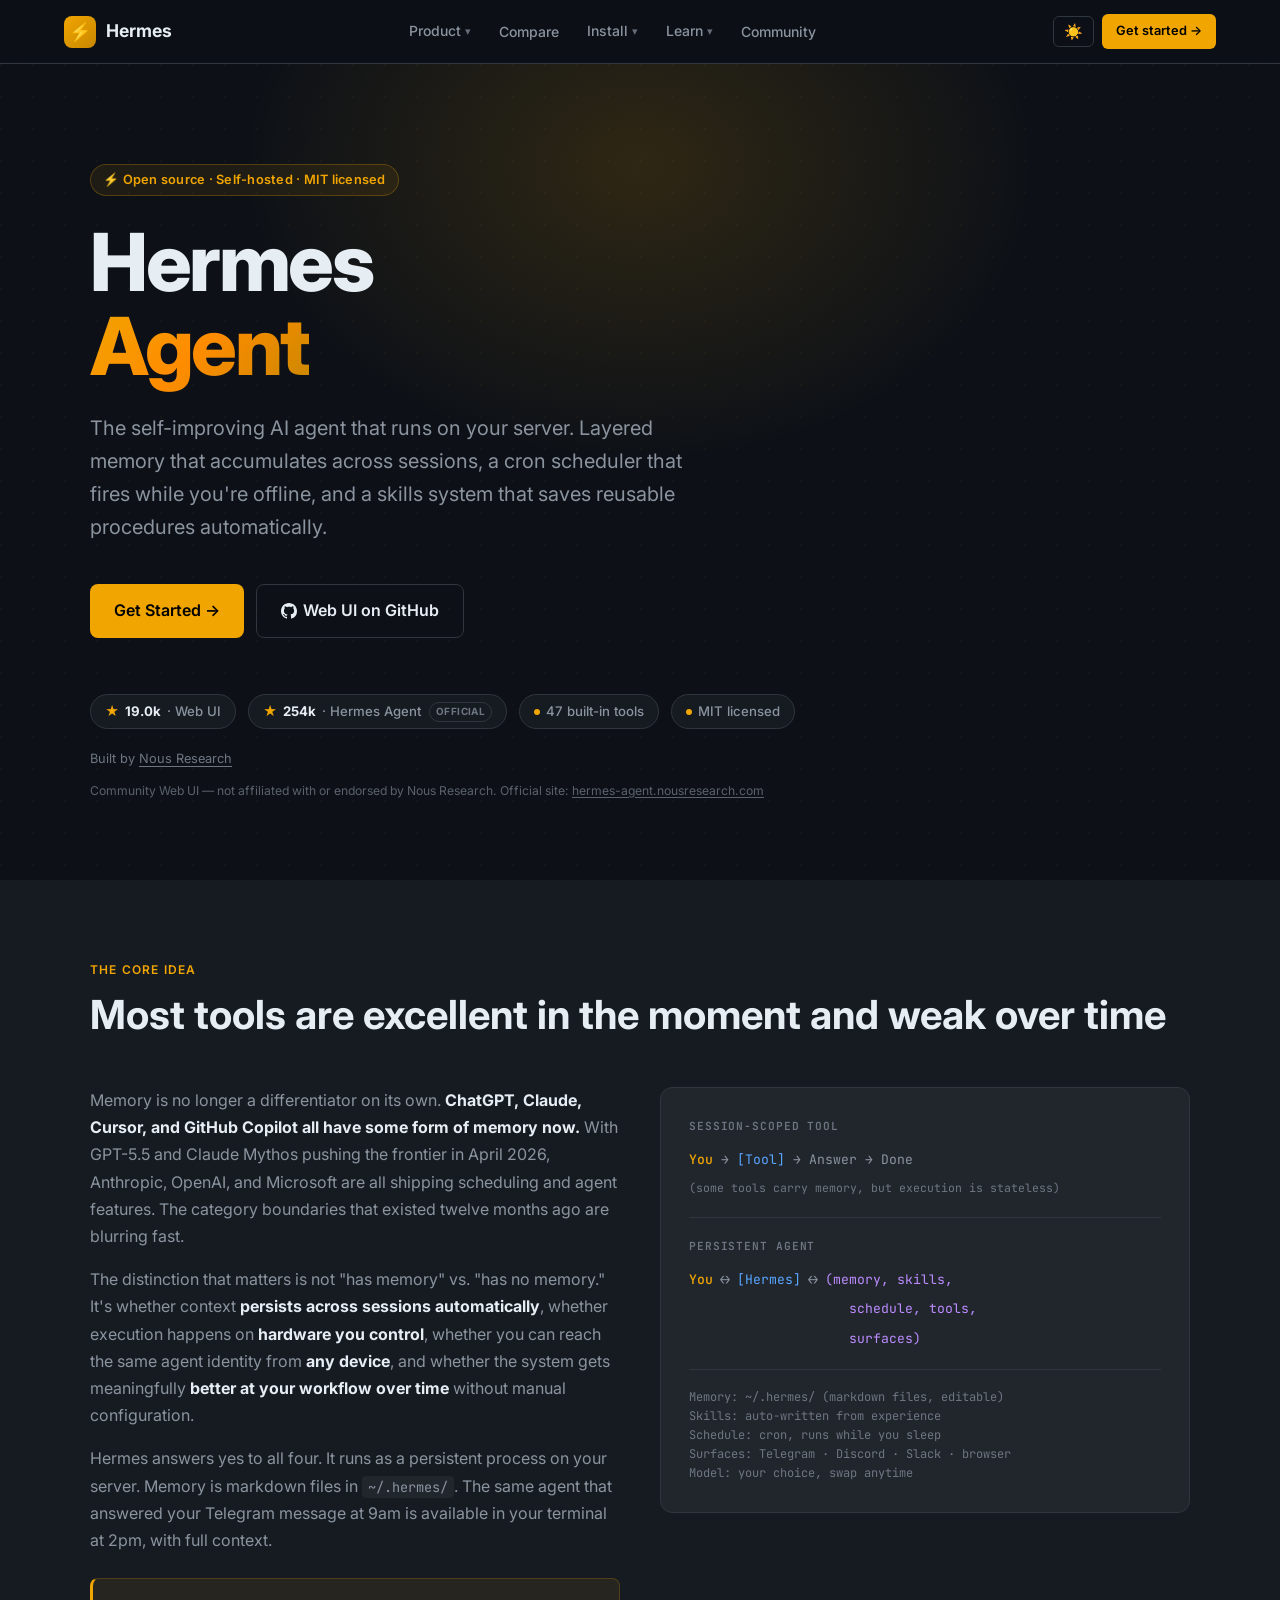
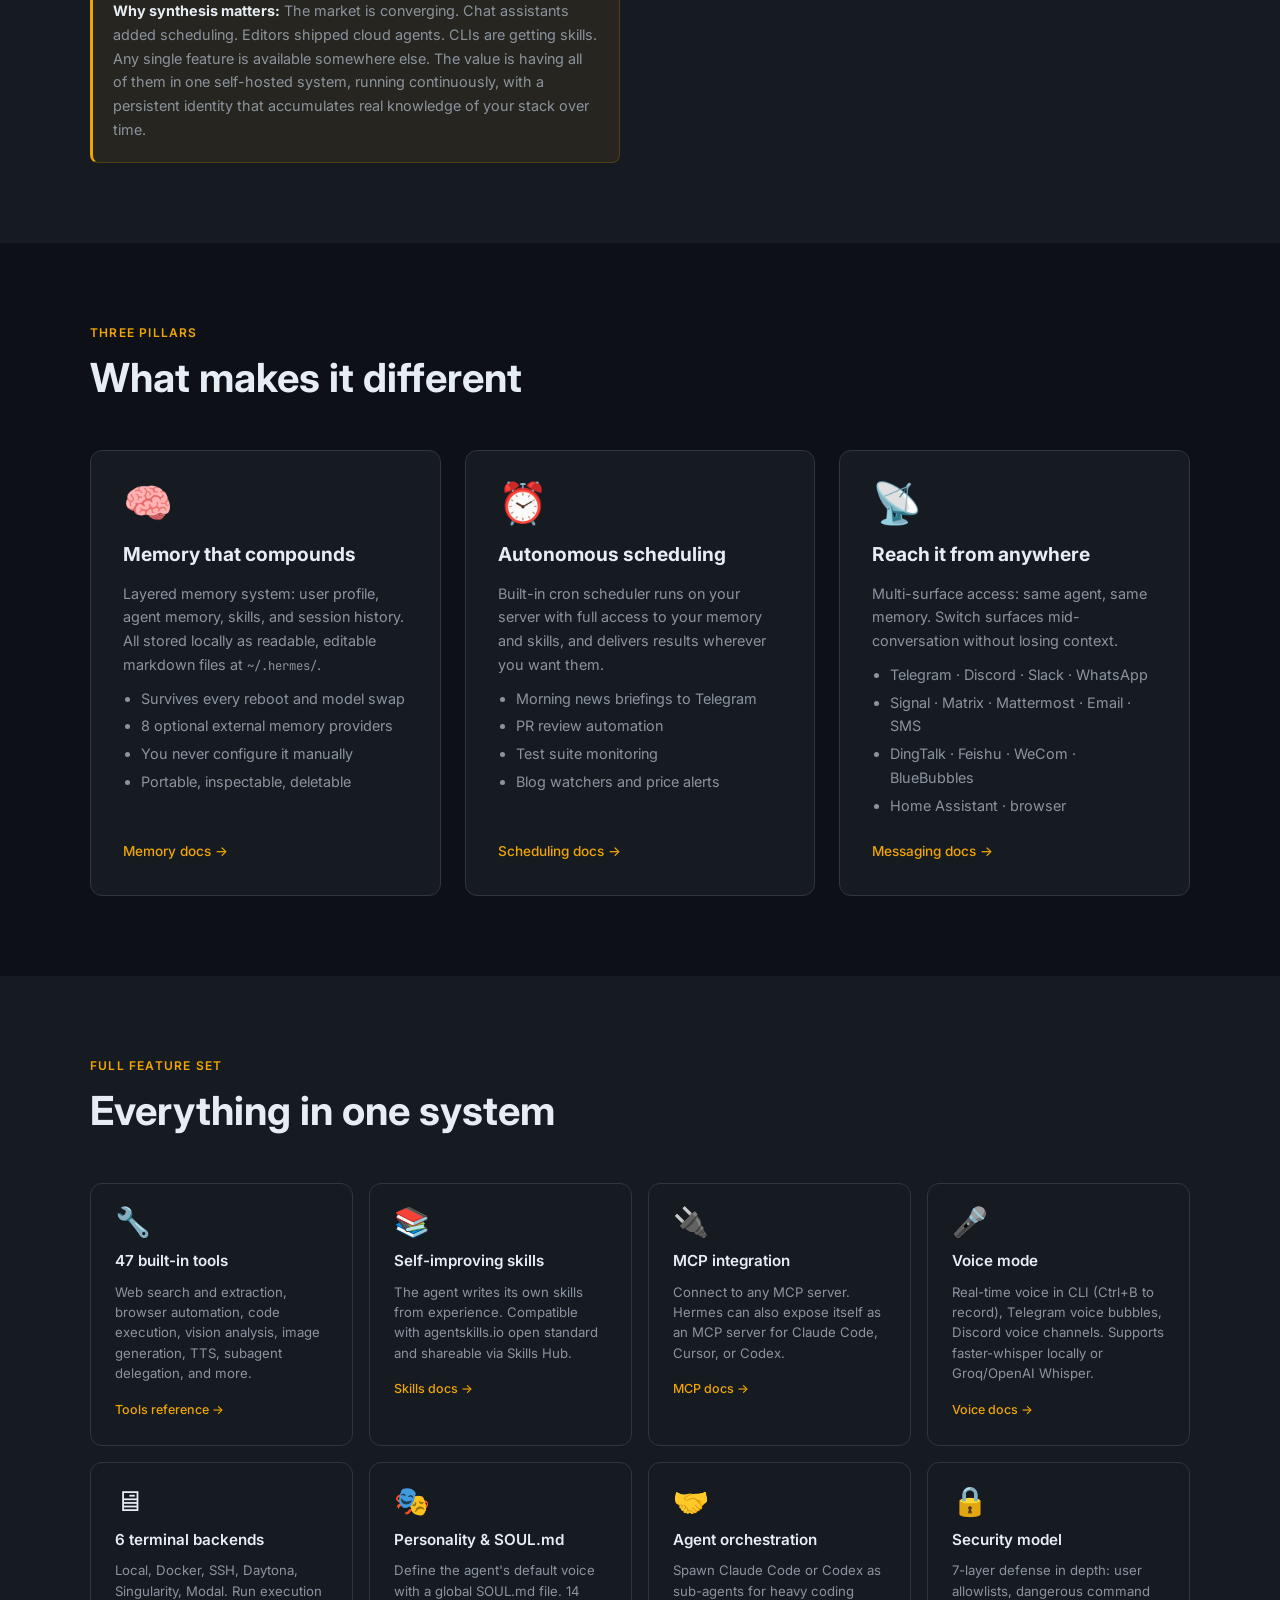
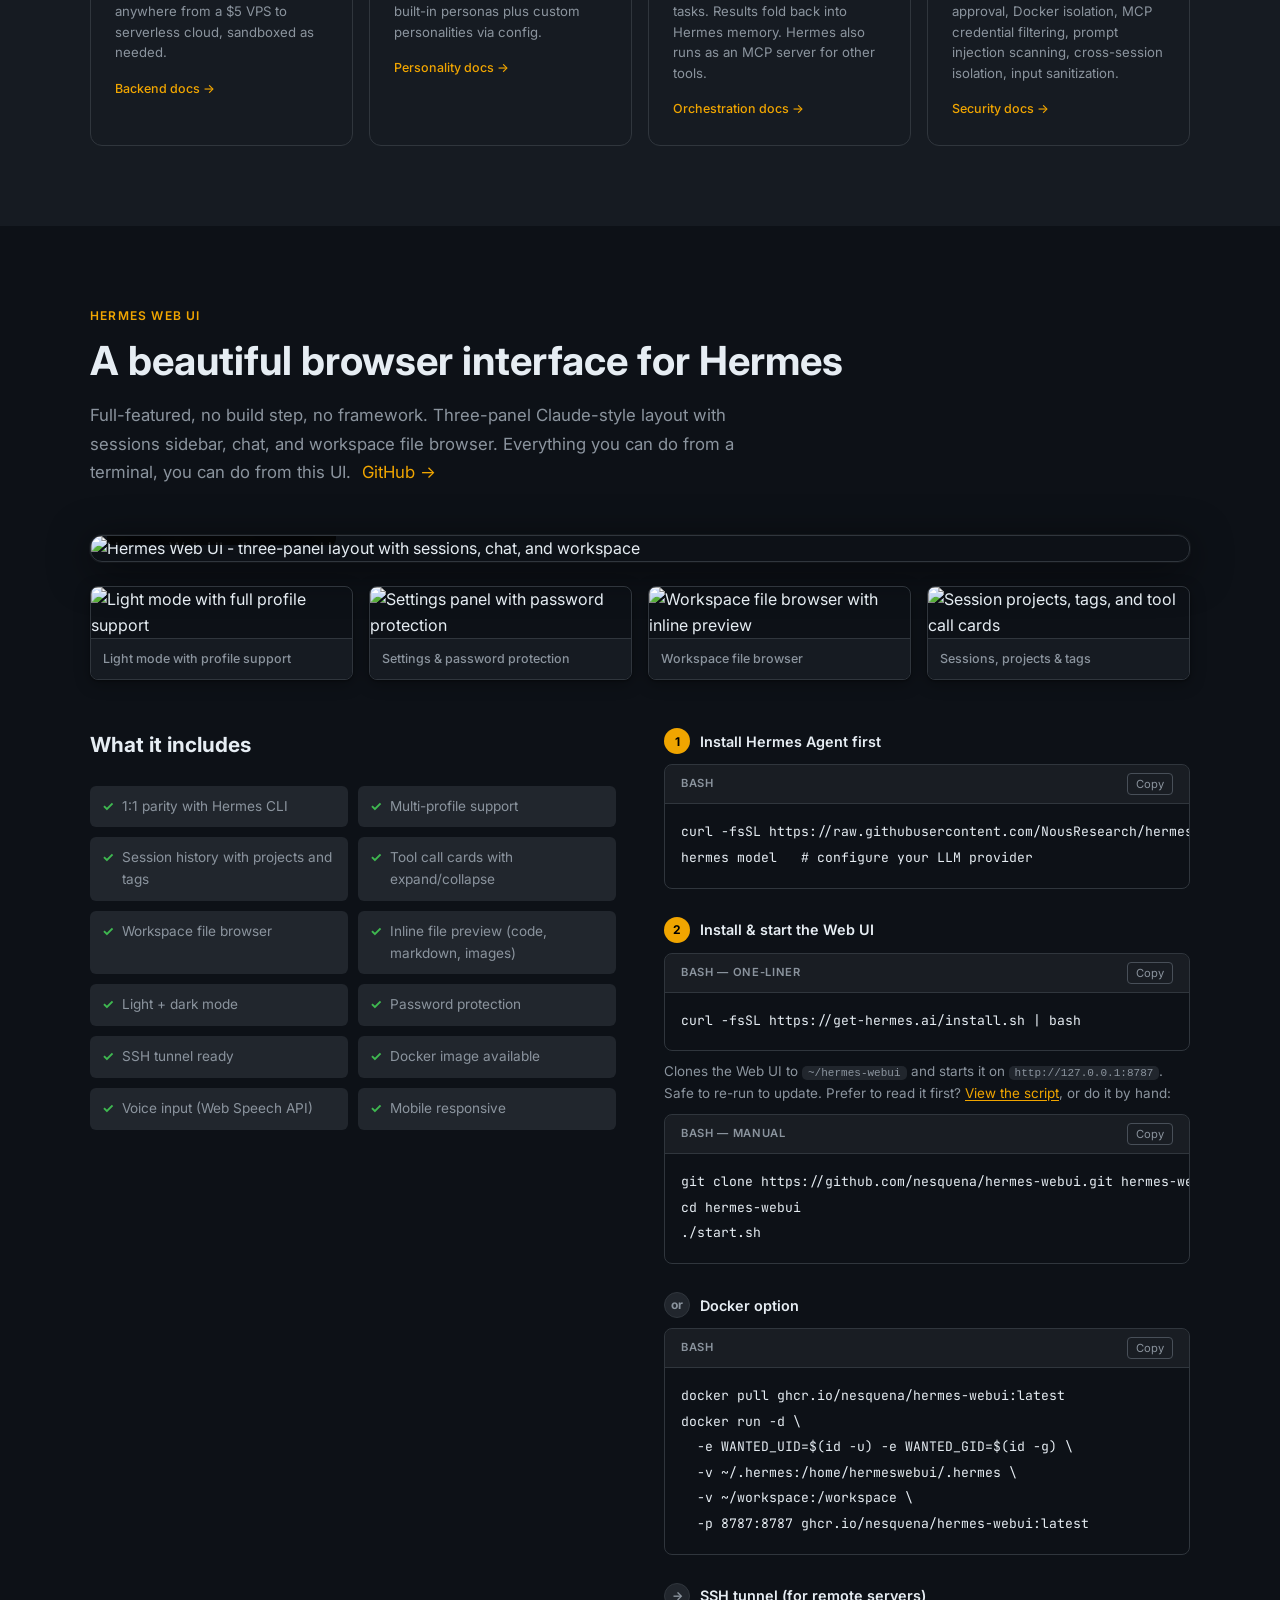
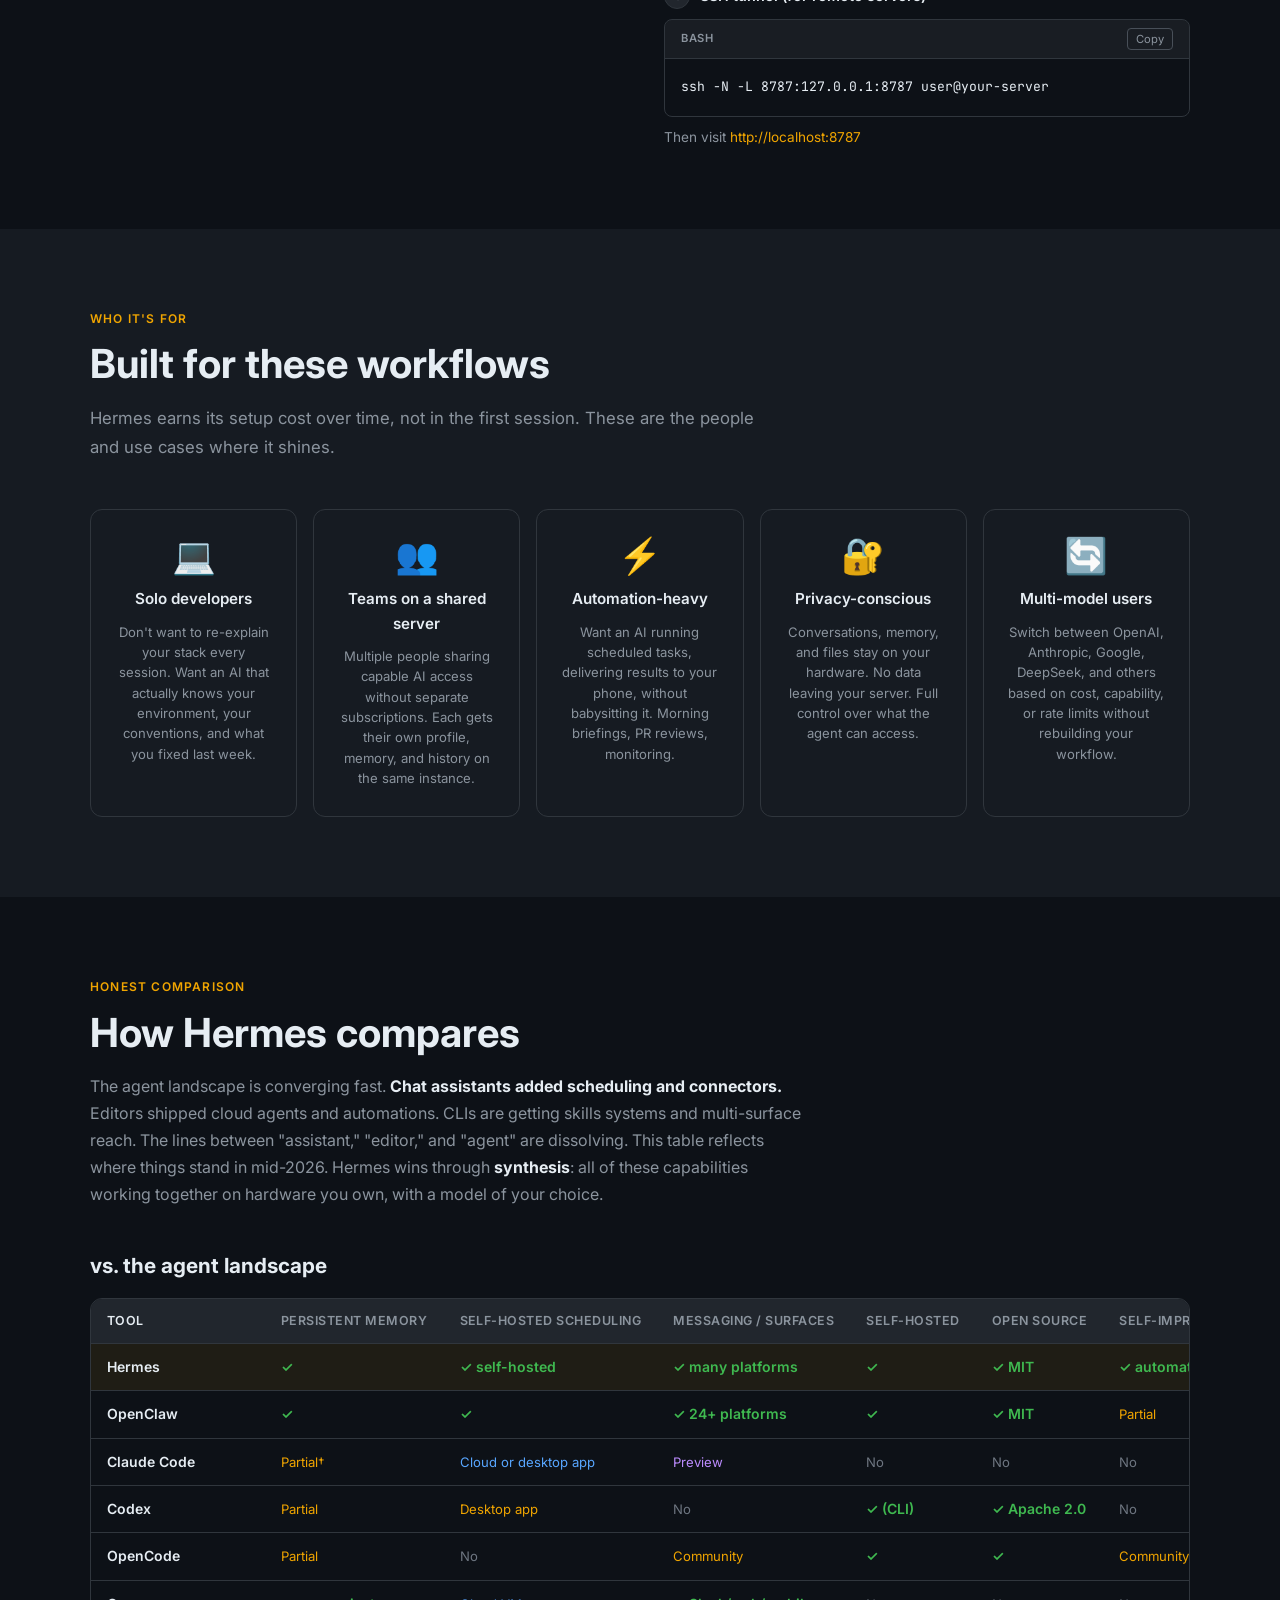
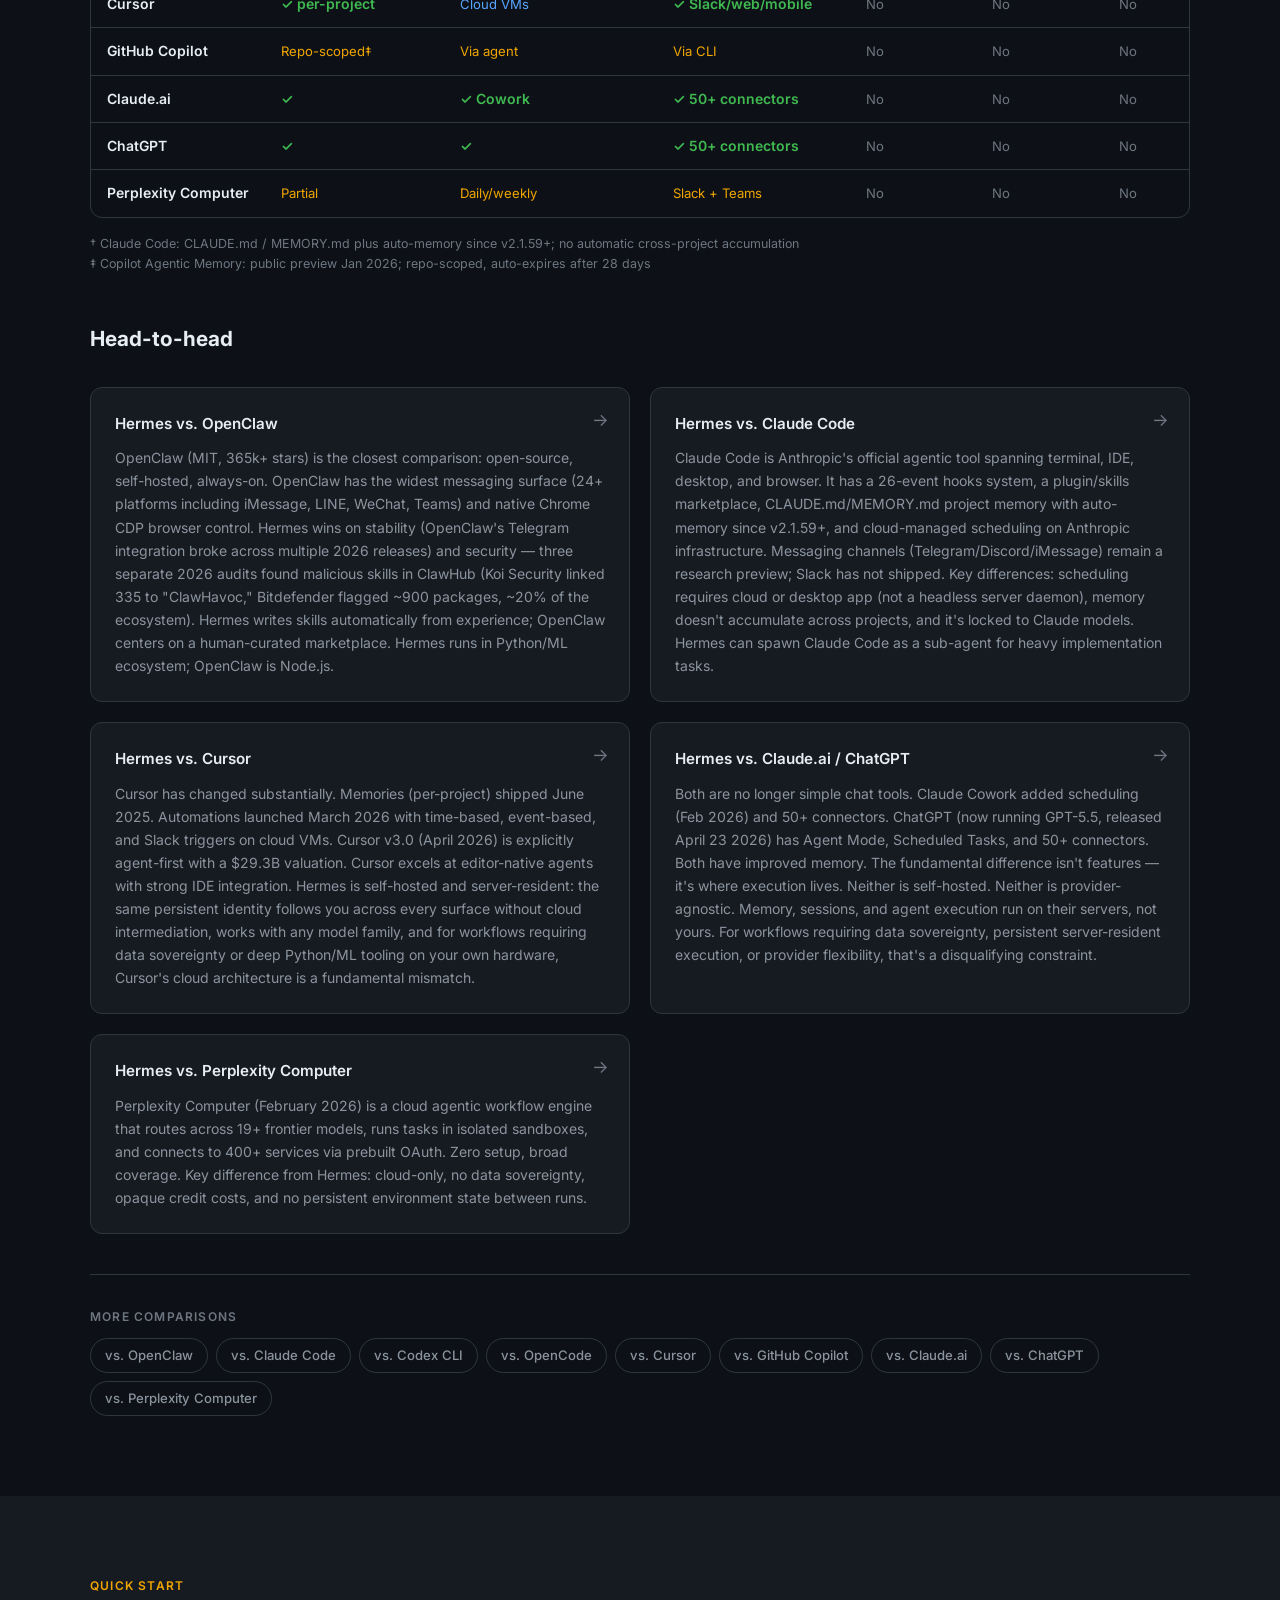
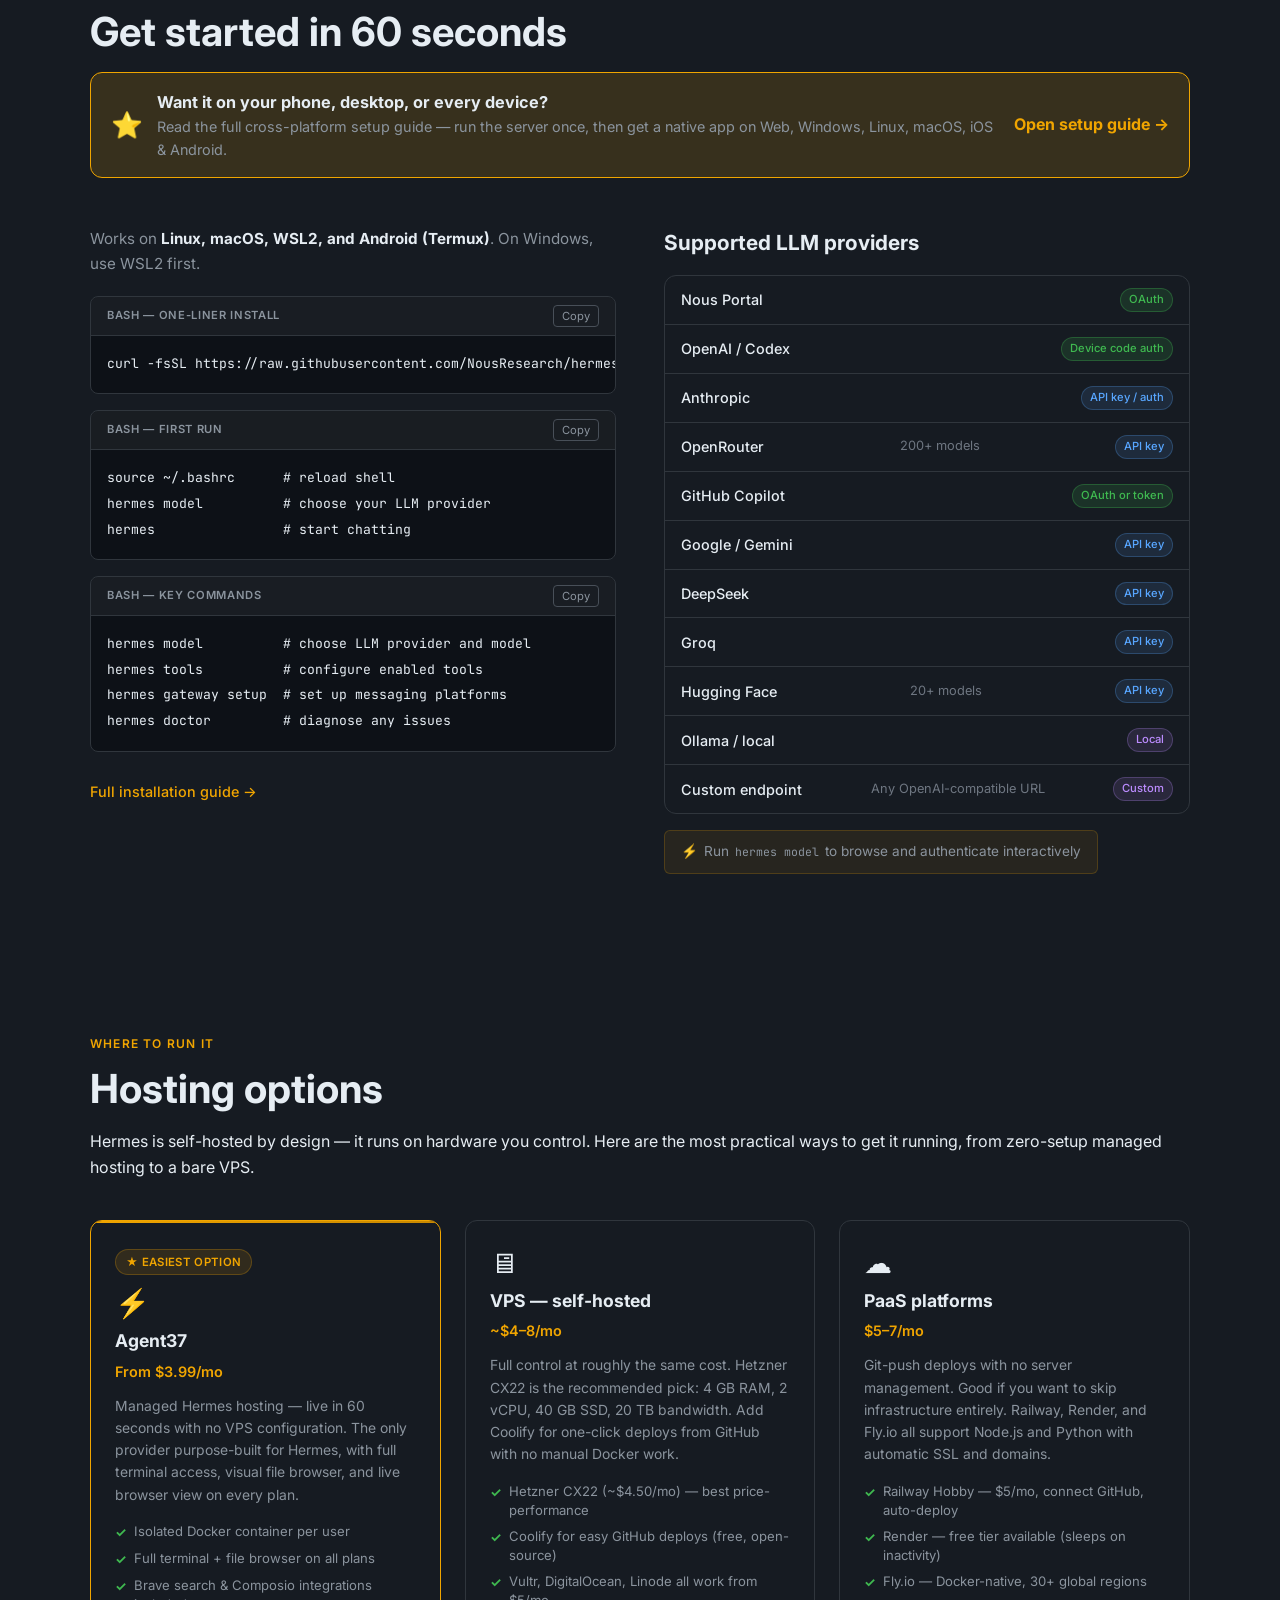
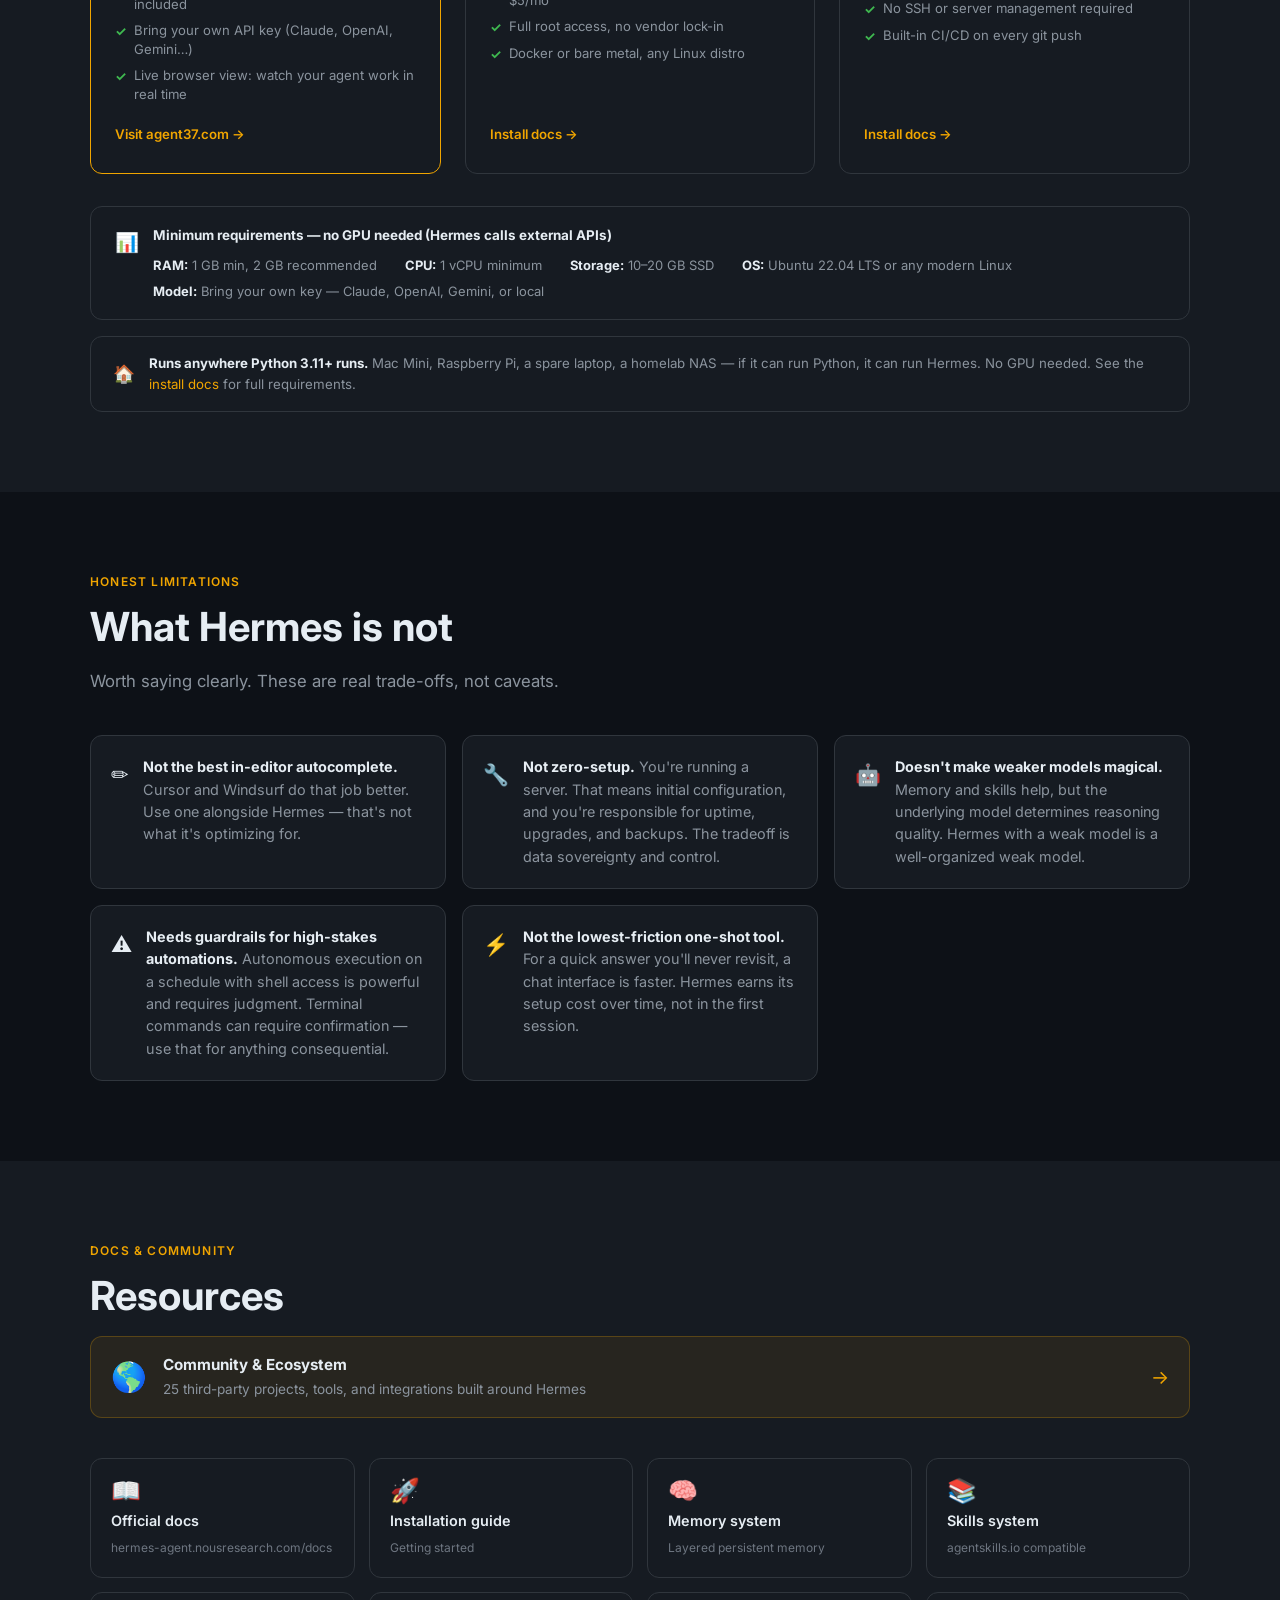
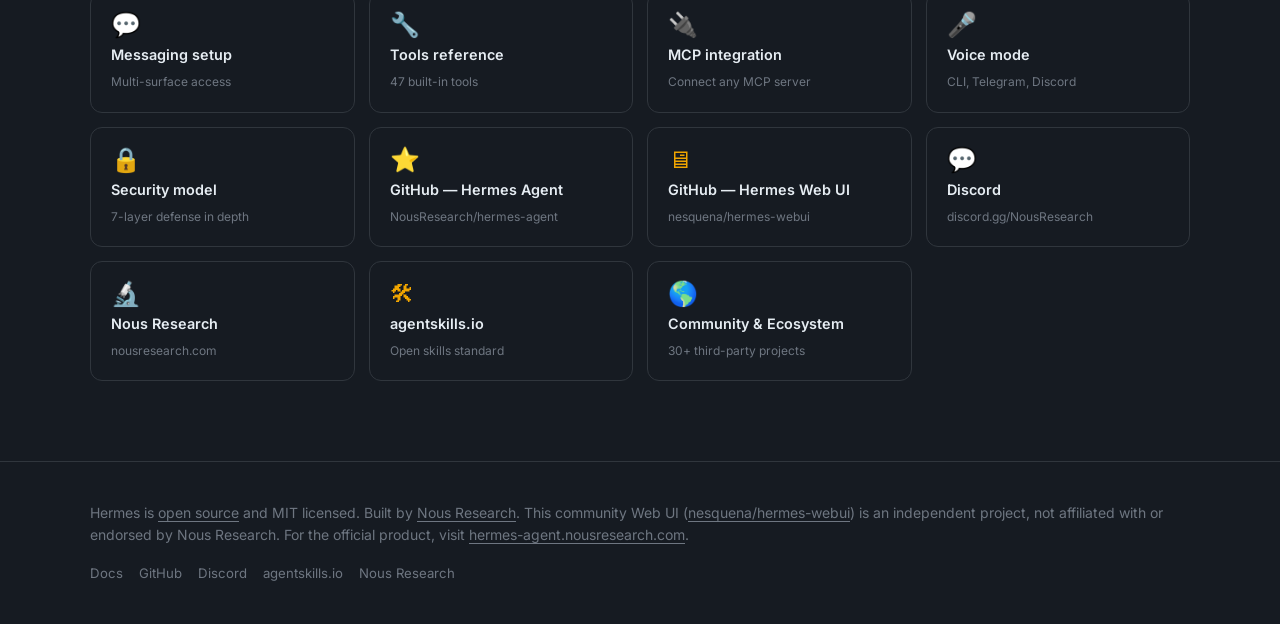
==== commit b110e0b5: "docs(community): daily star count refresh + re-sort by stars" ====
--- a/index.html
+++ b/index.html
@@ -1608,7 +1608,7 @@
       </div>
       <div class="hero-stats">
         <a href="https://github.com/nesquena/hermes-webui" target="_blank" rel="noopener" class="stat-badge stat-star" data-repo="nesquena/hermes-webui" title="Hermes Web UI — this community project's GitHub repo">
-          <span class="star-ic">&#9733;</span><span class="star-ct">18.9k</span> &middot; Web UI
+          <span class="star-ic">&#9733;</span><span class="star-ct">19.0k</span> &middot; Web UI
         </a>
         <a href="https://github.com/NousResearch/hermes-agent" target="_blank" rel="noopener" class="stat-badge stat-star stat-star-upstream" data-repo="NousResearch/hermes-agent" title="Hermes Agent — the official upstream project by Nous Research (the engine the Web UI runs on)">
           <span class="star-ic">&#9733;</span><span class="star-ct">254k</span> &middot; Hermes Agent <span class="badge-tag">official</span>
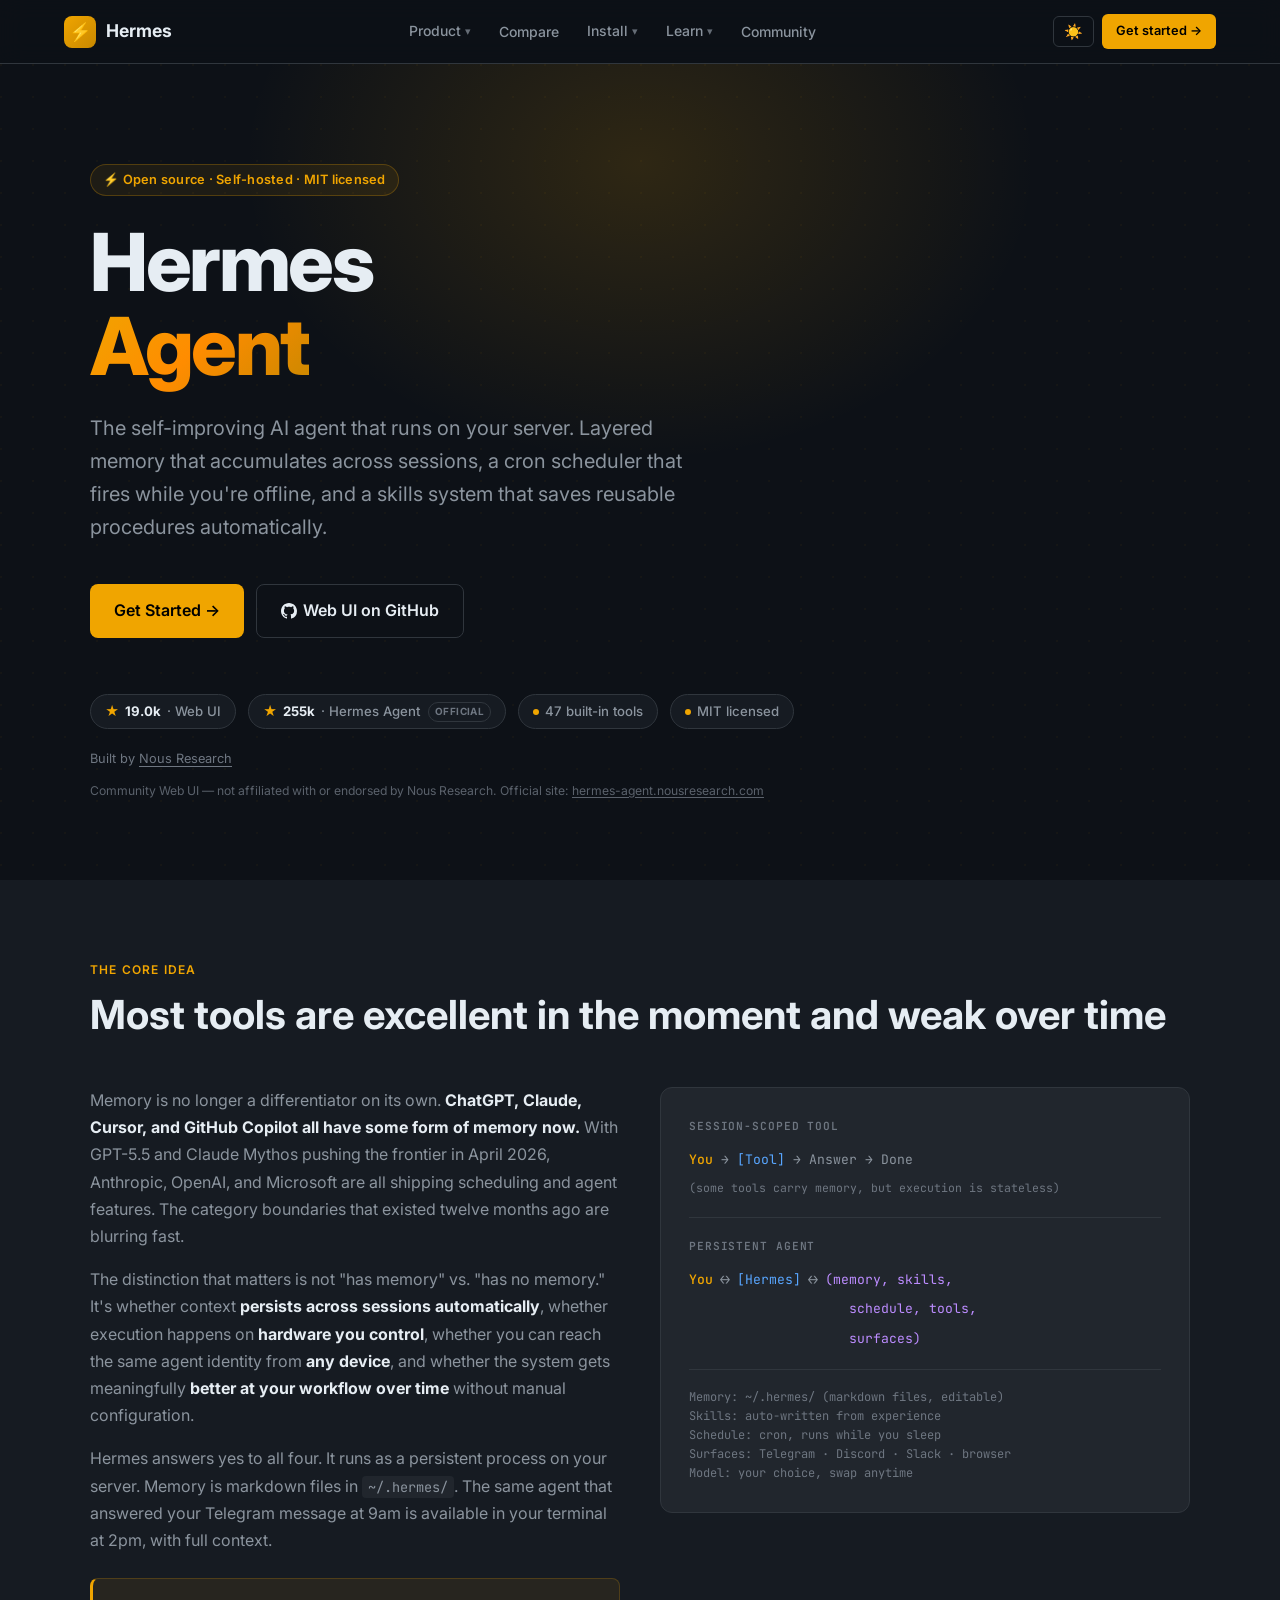
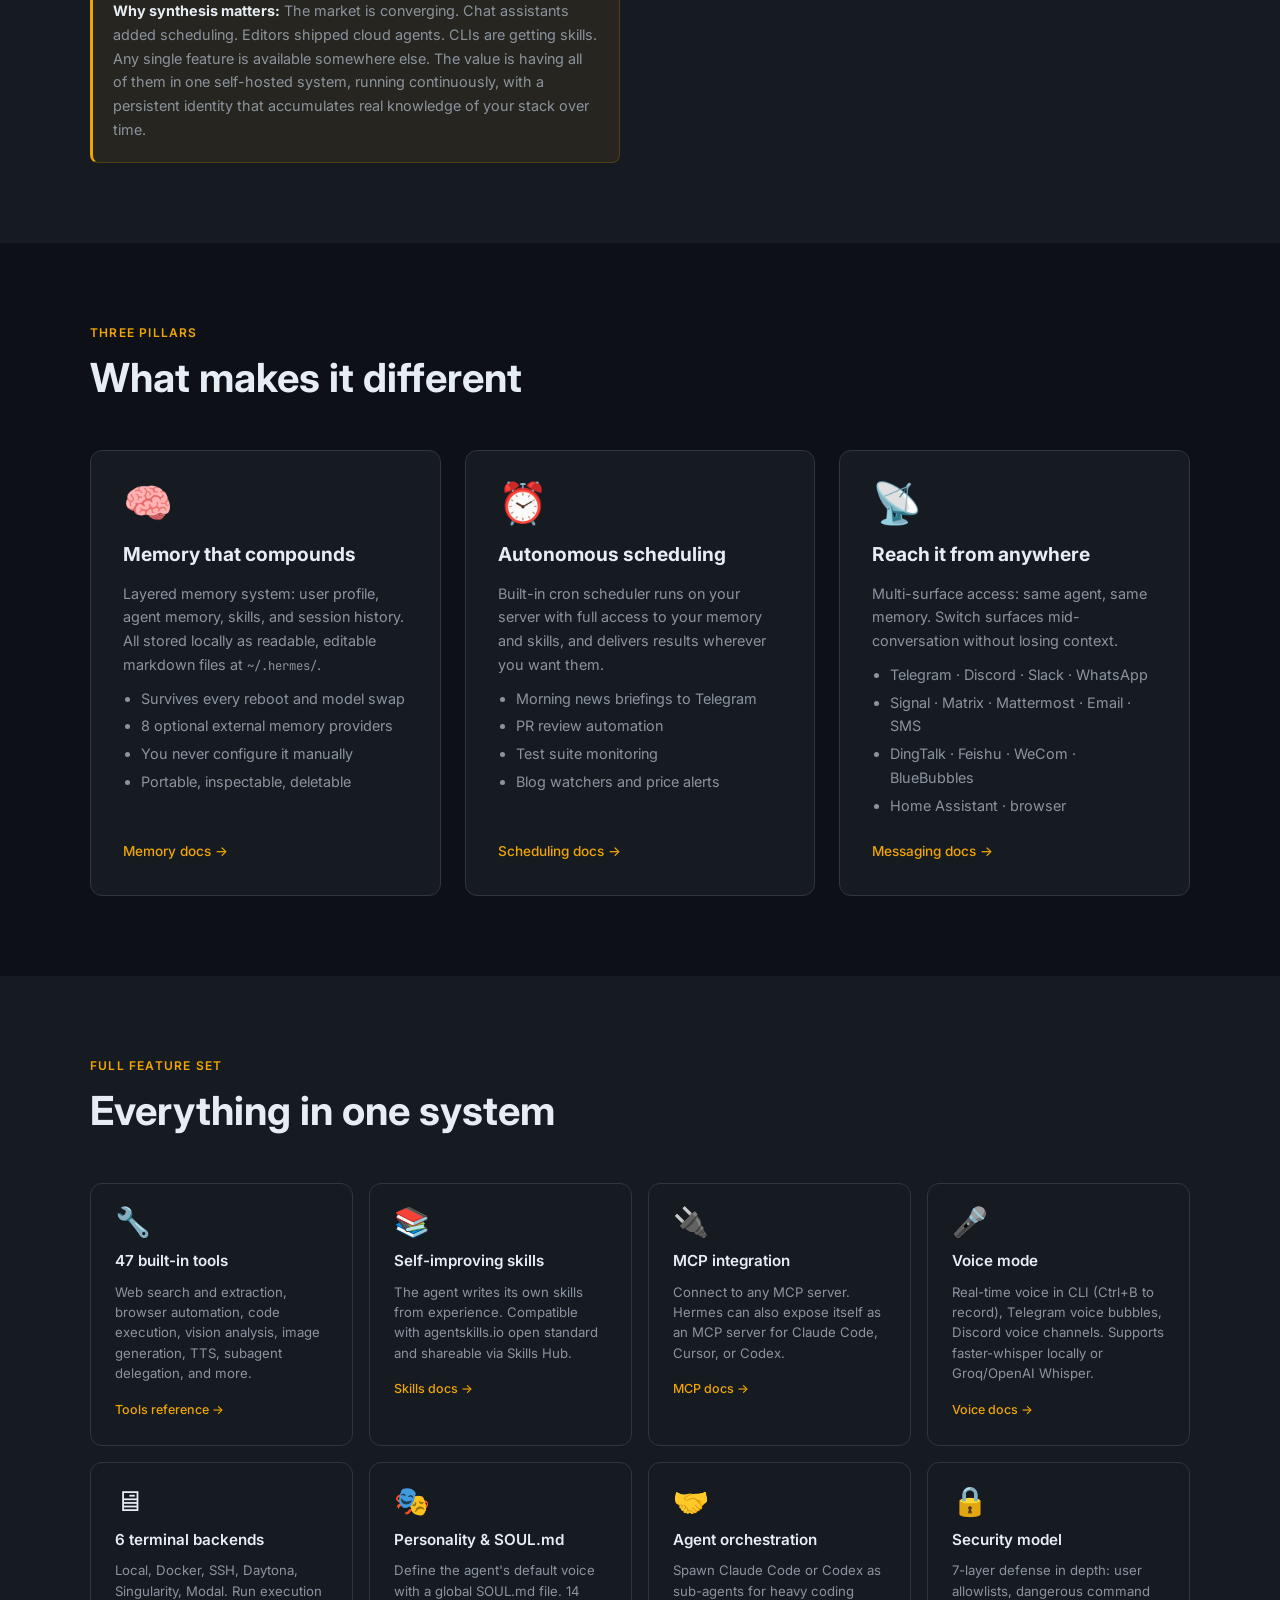
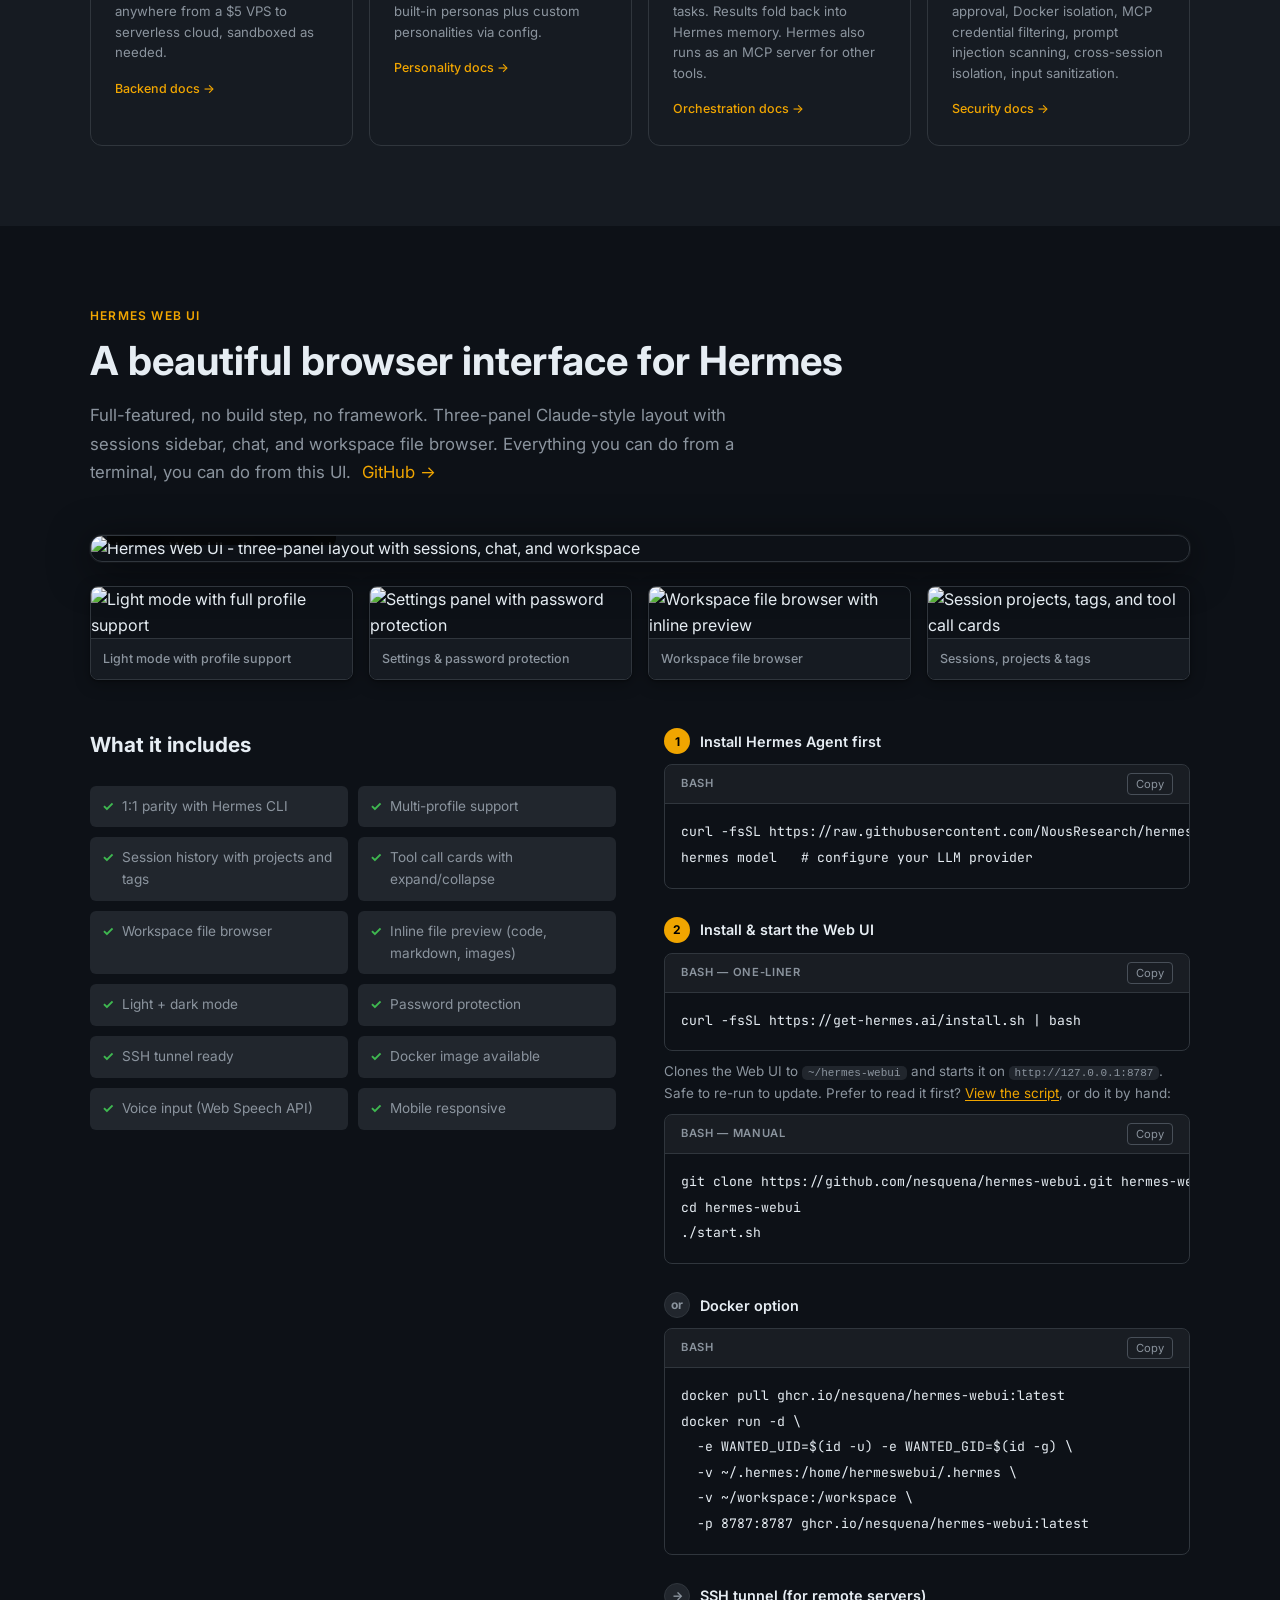
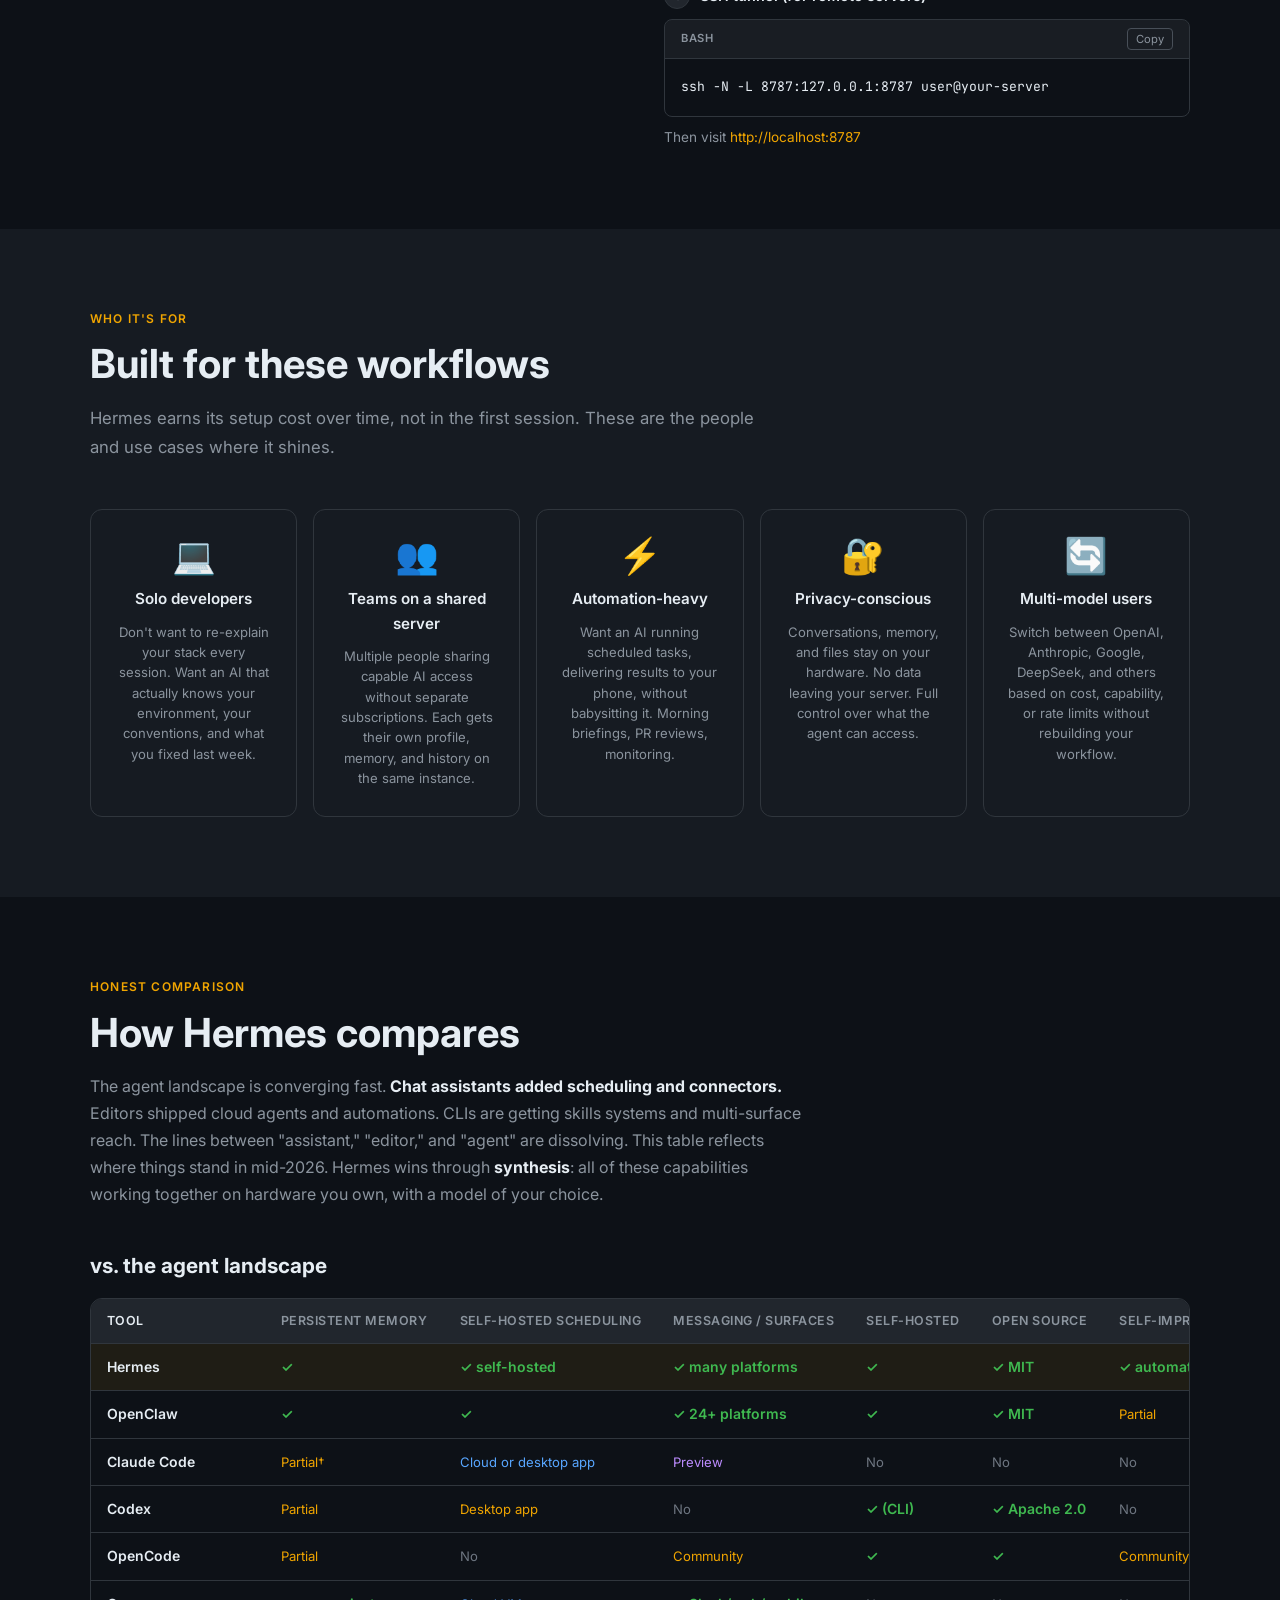
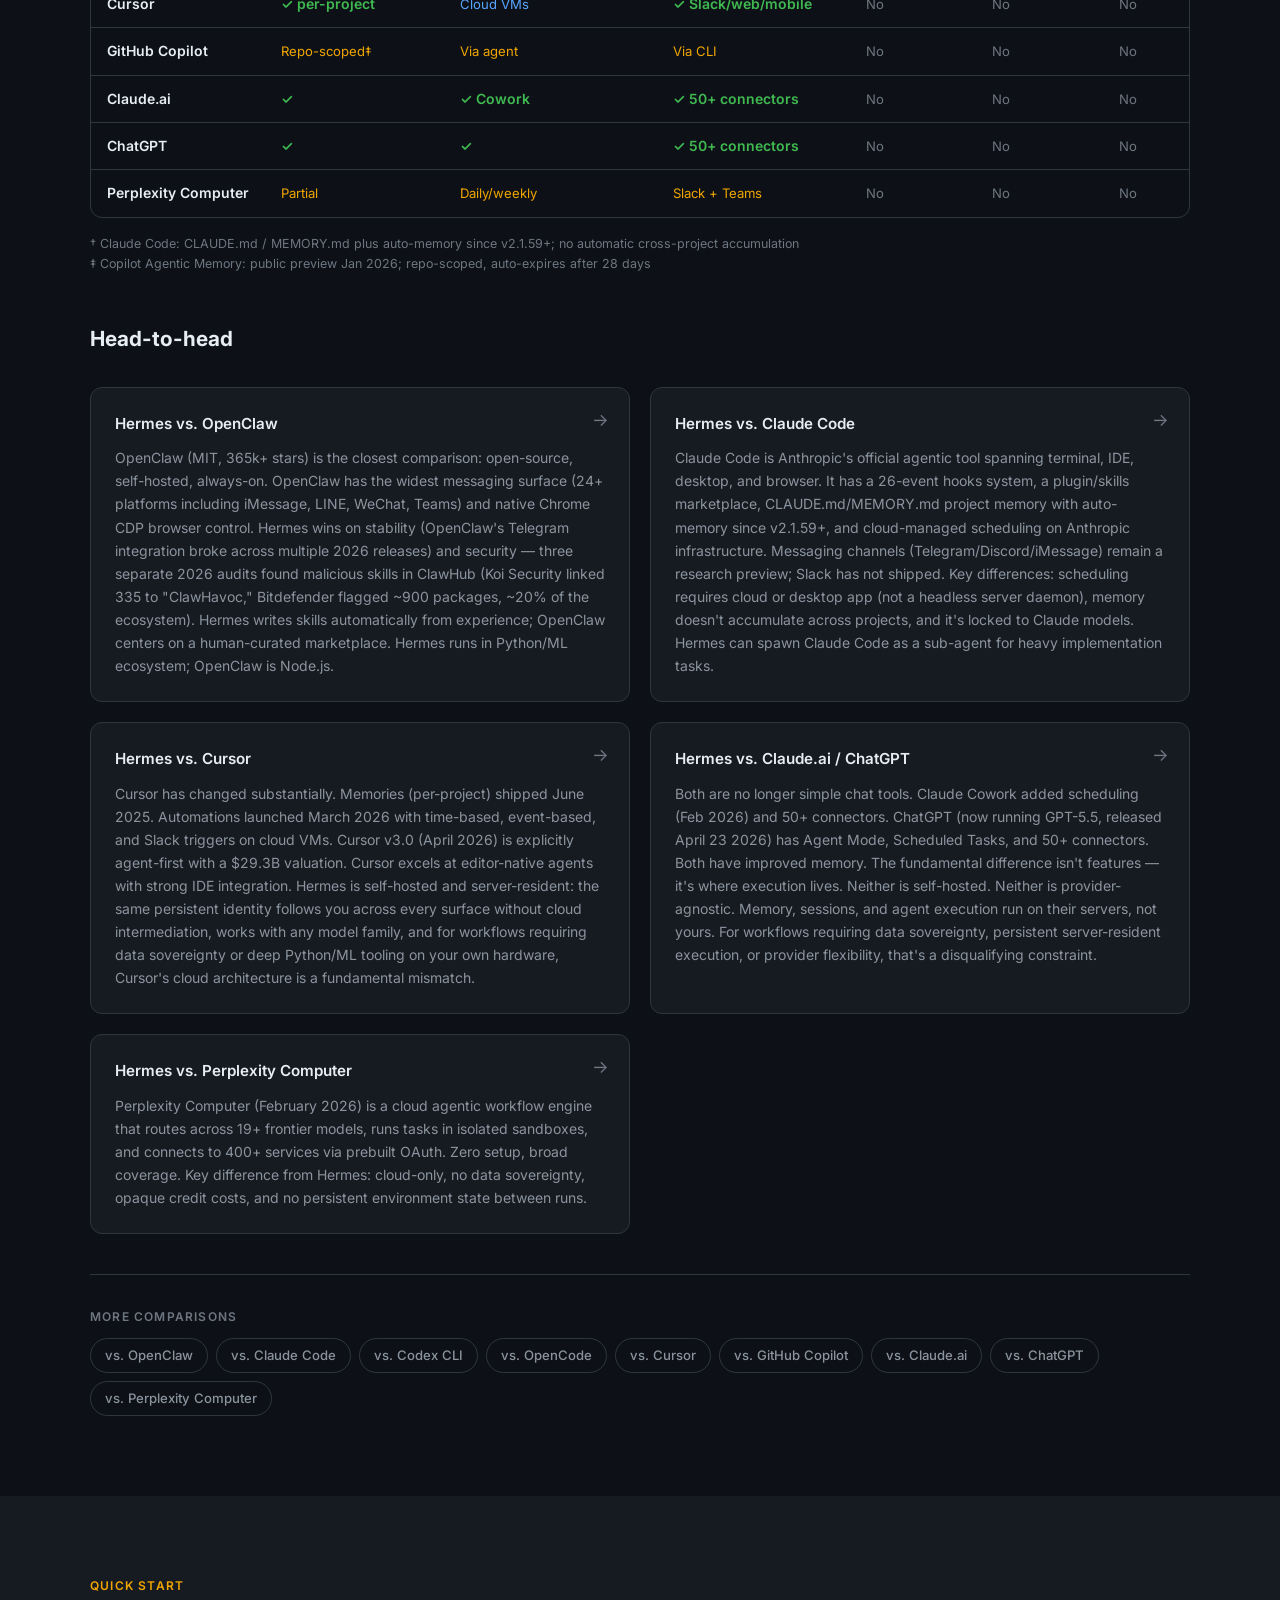
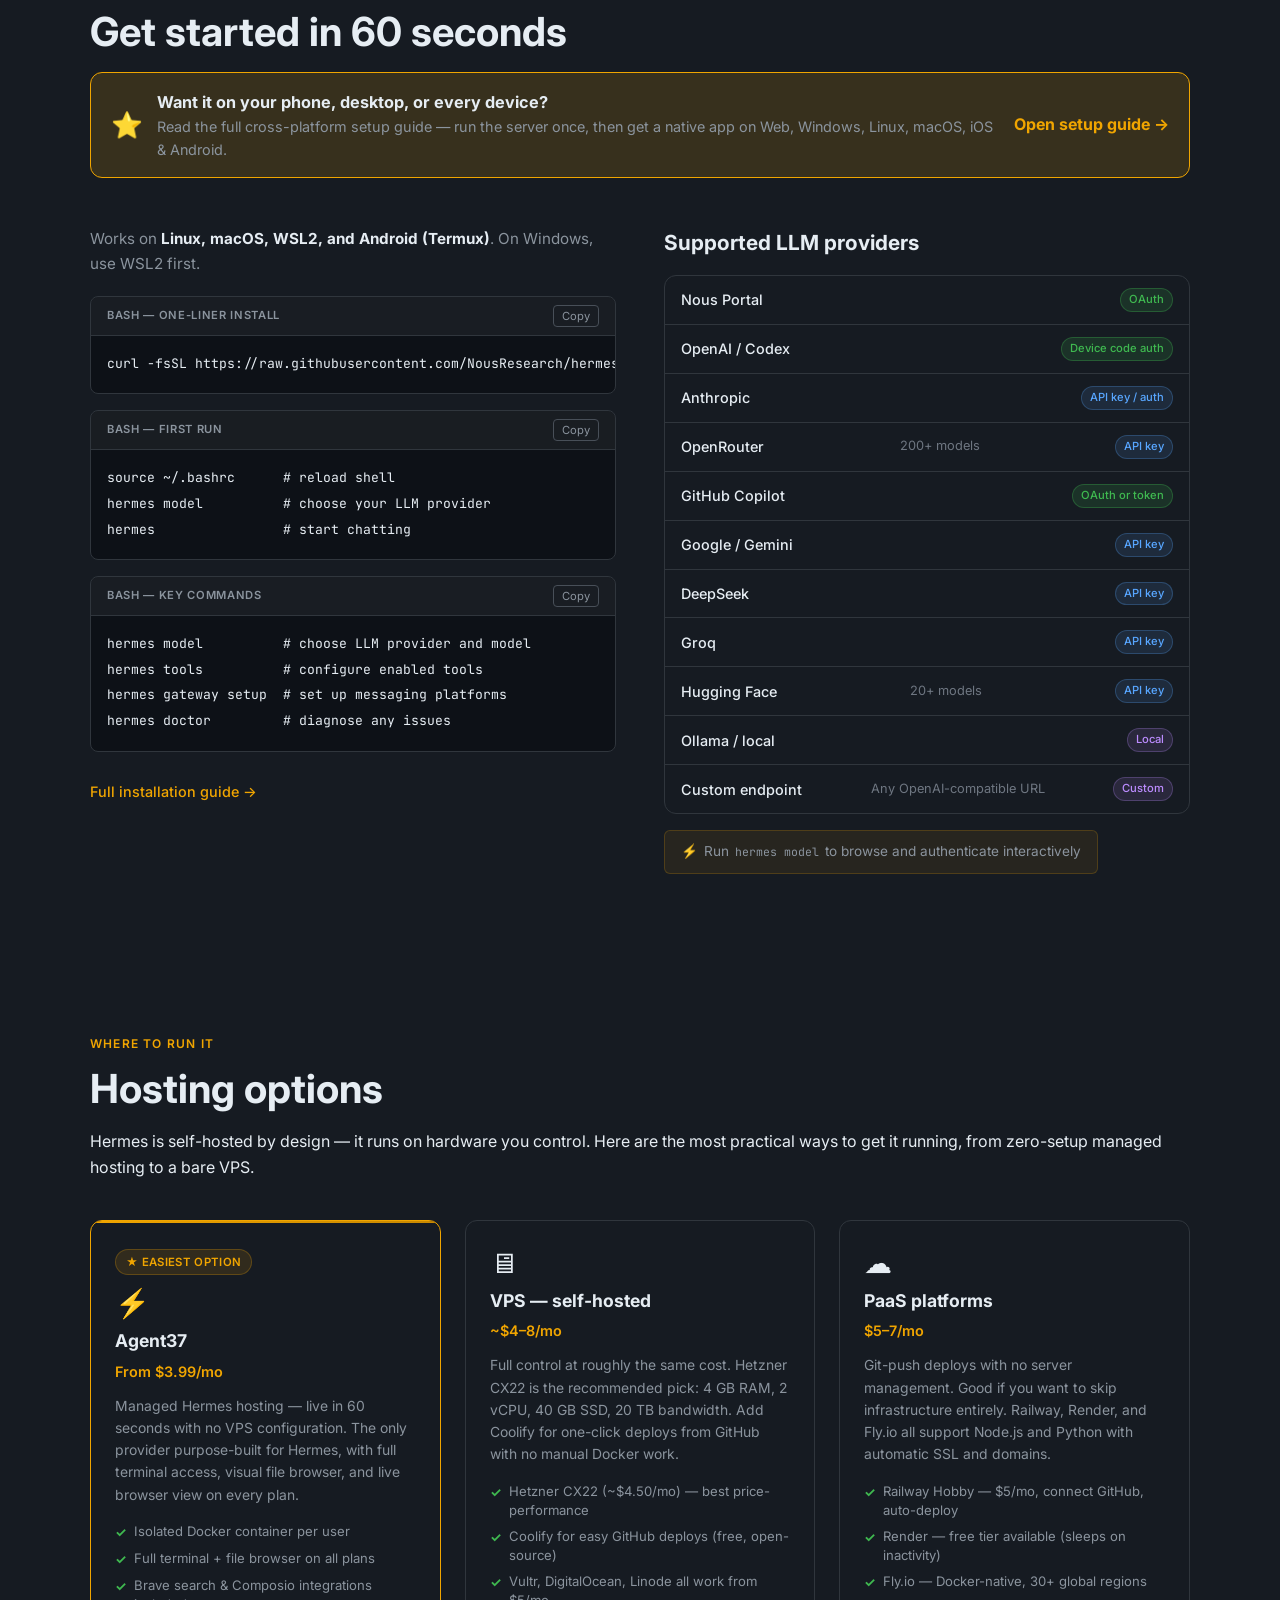
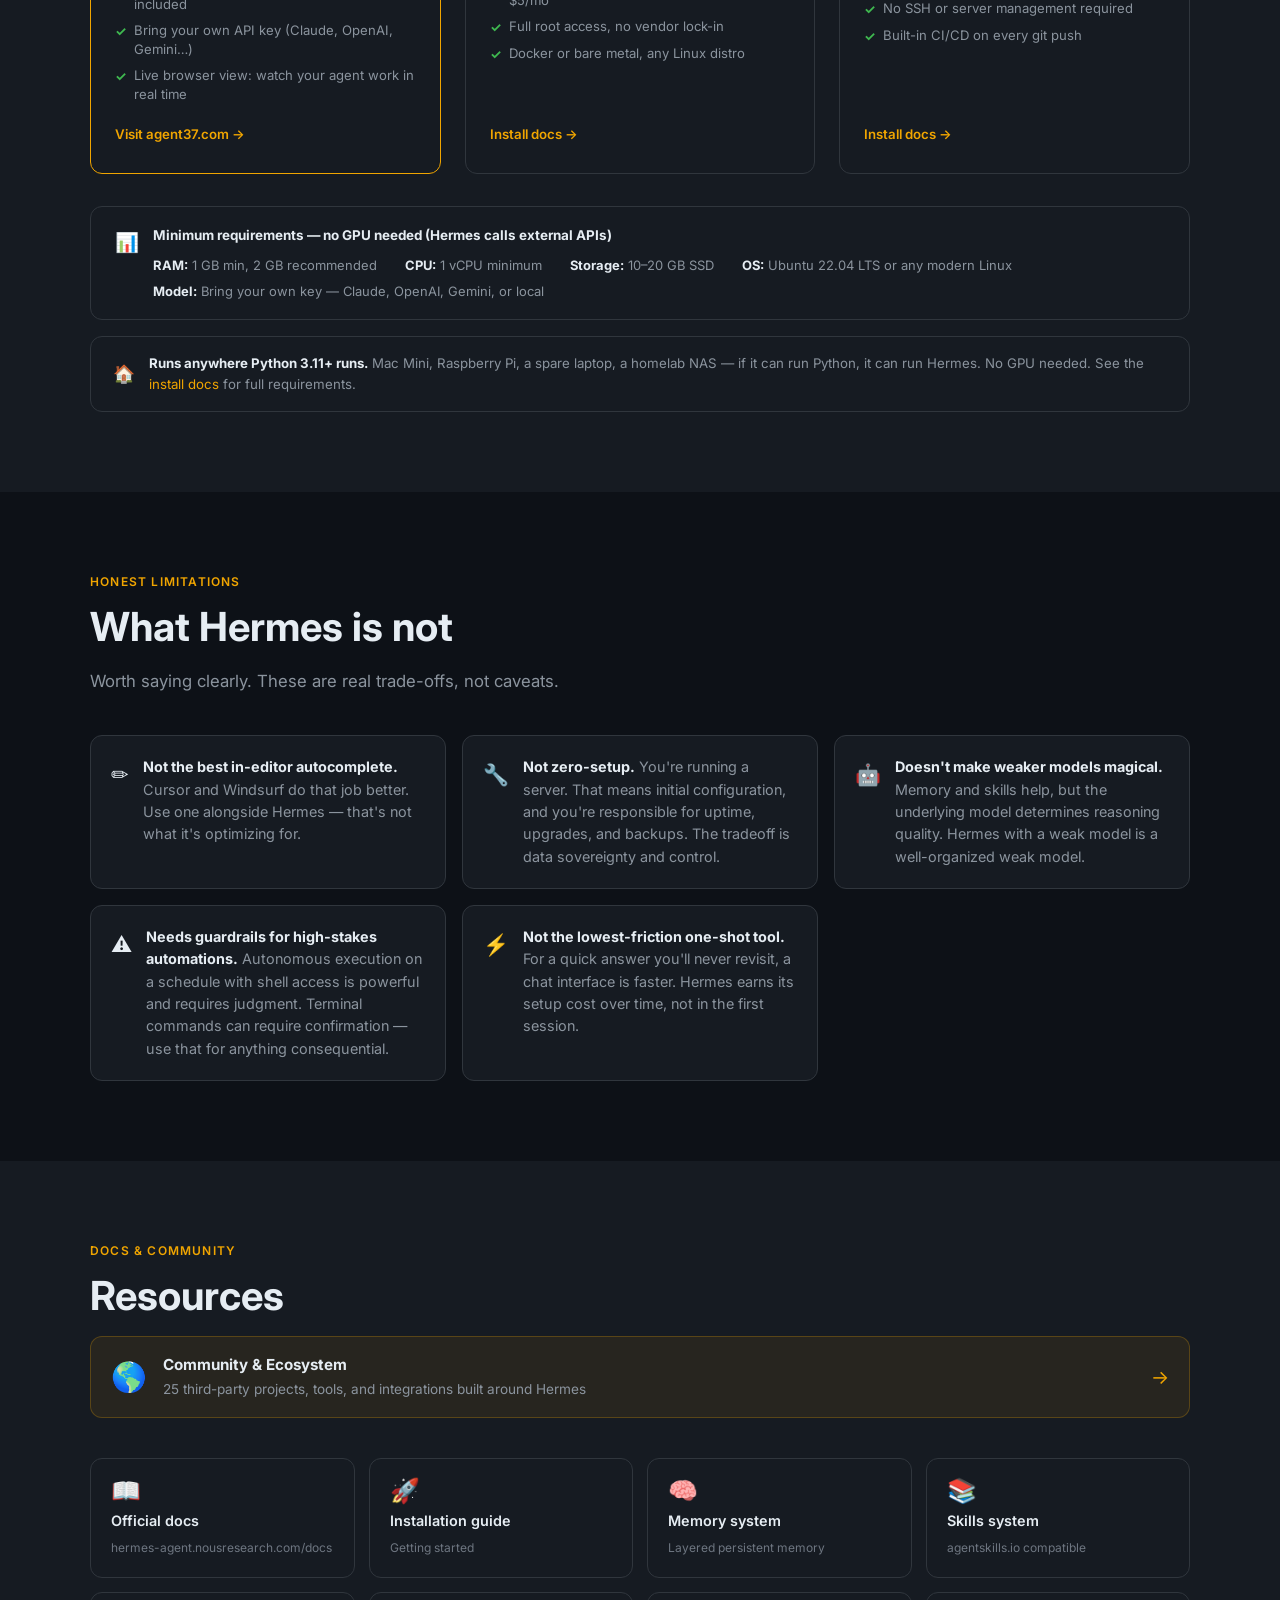
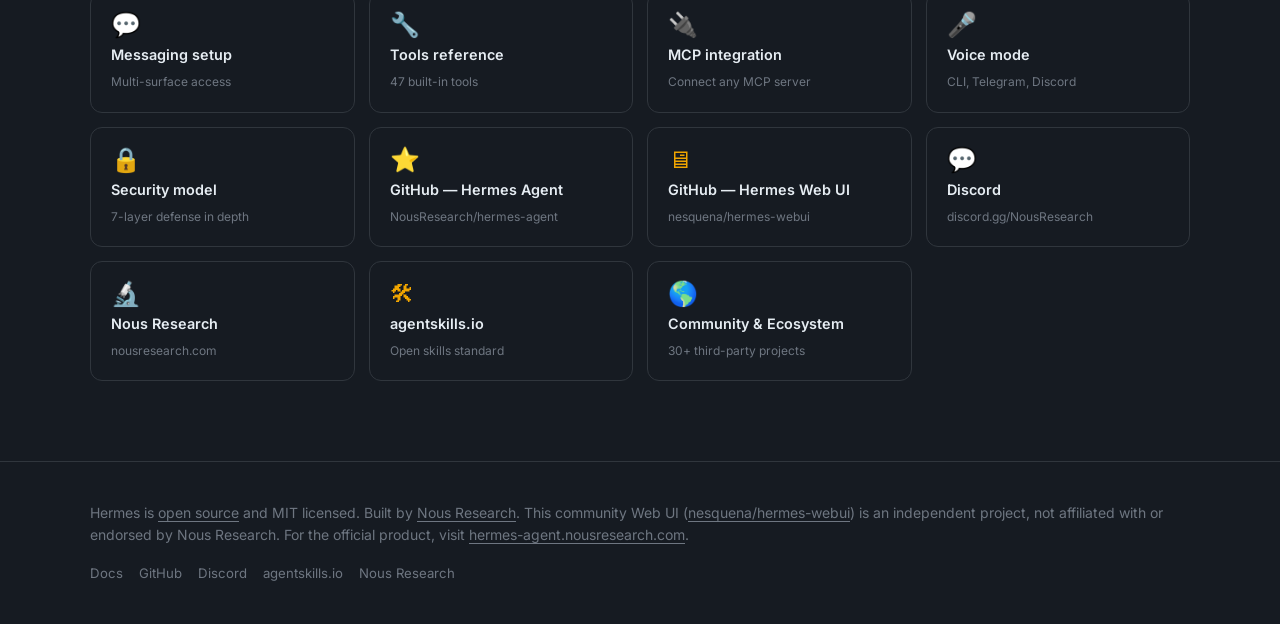
==== commit 17b21a7d: "docs(community): daily star count refresh + re-sort by stars" ====
--- a/index.html
+++ b/index.html
@@ -1611,7 +1611,7 @@
           <span class="star-ic">&#9733;</span><span class="star-ct">19.0k</span> &middot; Web UI
         </a>
         <a href="https://github.com/NousResearch/hermes-agent" target="_blank" rel="noopener" class="stat-badge stat-star stat-star-upstream" data-repo="NousResearch/hermes-agent" title="Hermes Agent — the official upstream project by Nous Research (the engine the Web UI runs on)">
-          <span class="star-ic">&#9733;</span><span class="star-ct">254k</span> &middot; Hermes Agent <span class="badge-tag">official</span>
+          <span class="star-ic">&#9733;</span><span class="star-ct">255k</span> &middot; Hermes Agent <span class="badge-tag">official</span>
         </a>
         <span class="stat-badge"><span class="dot"></span>47 built-in tools</span>
         <span class="stat-badge"><span class="dot"></span>MIT licensed</span>
